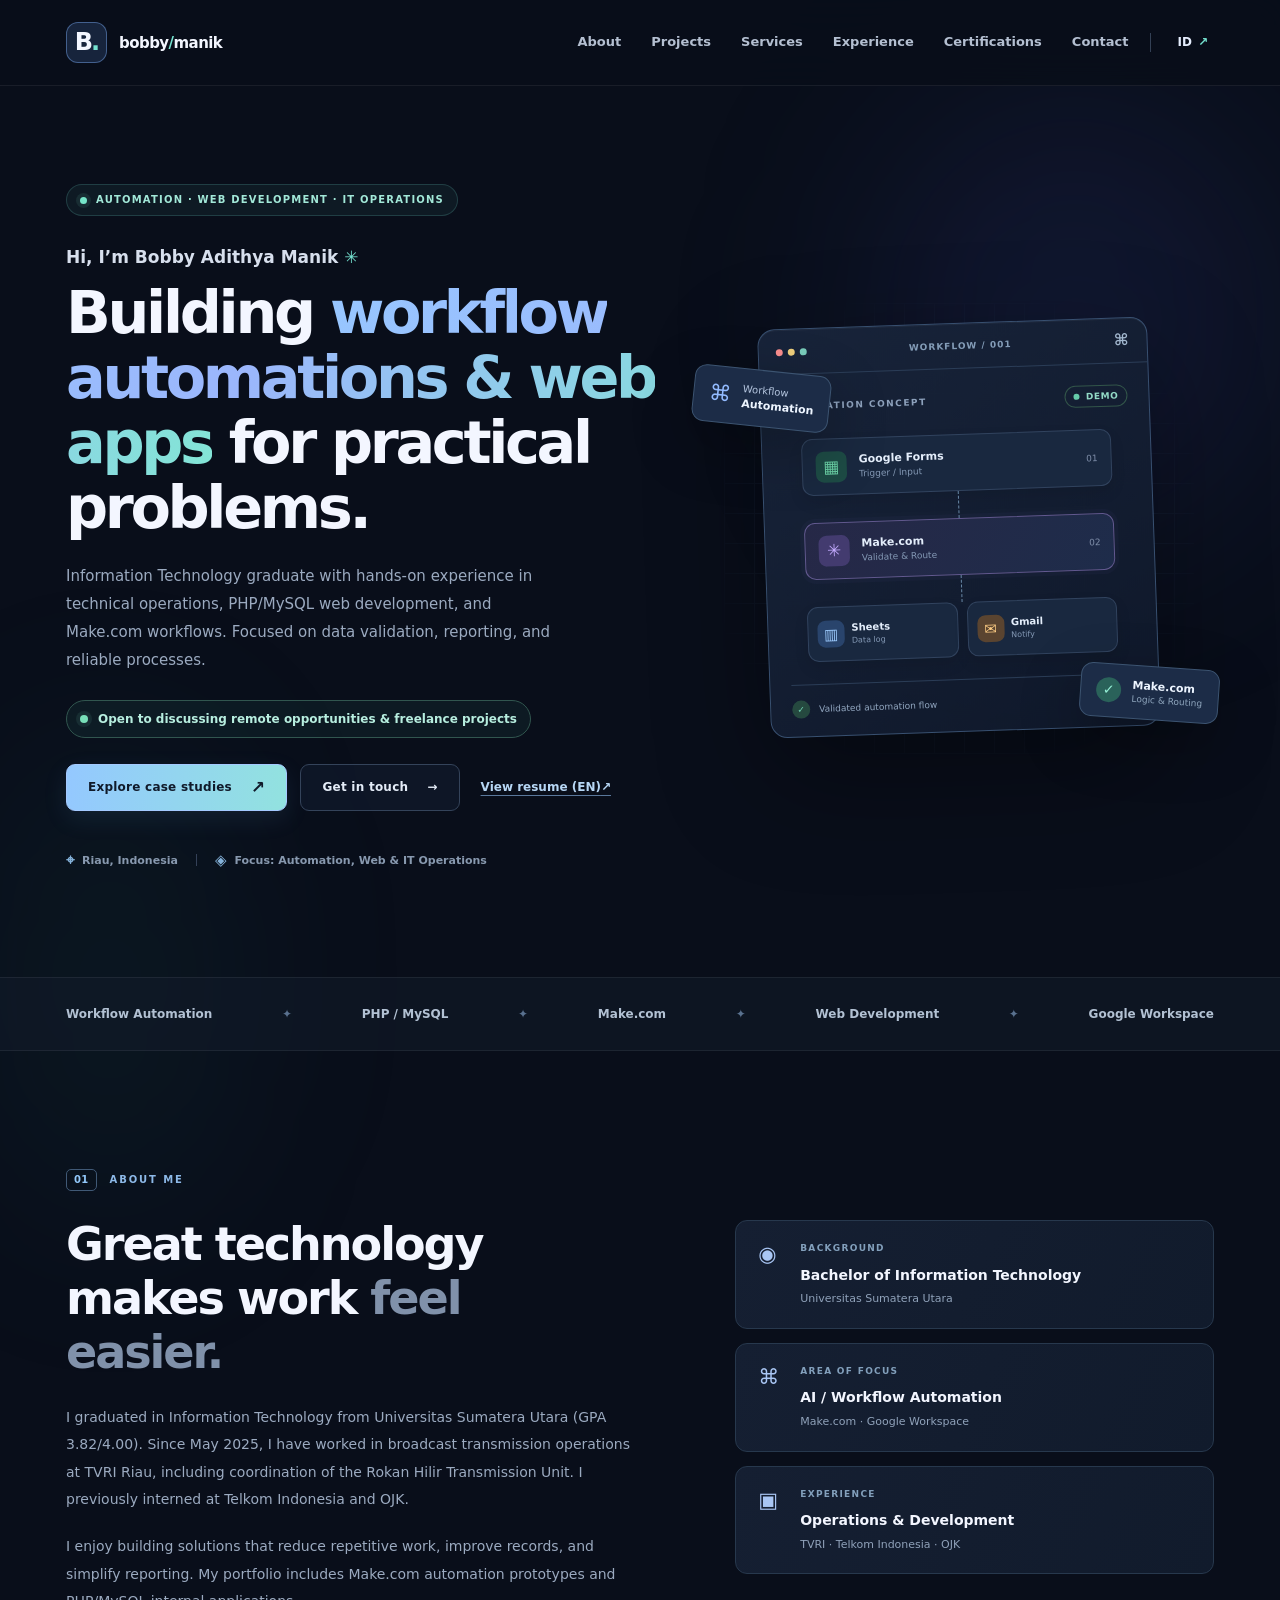
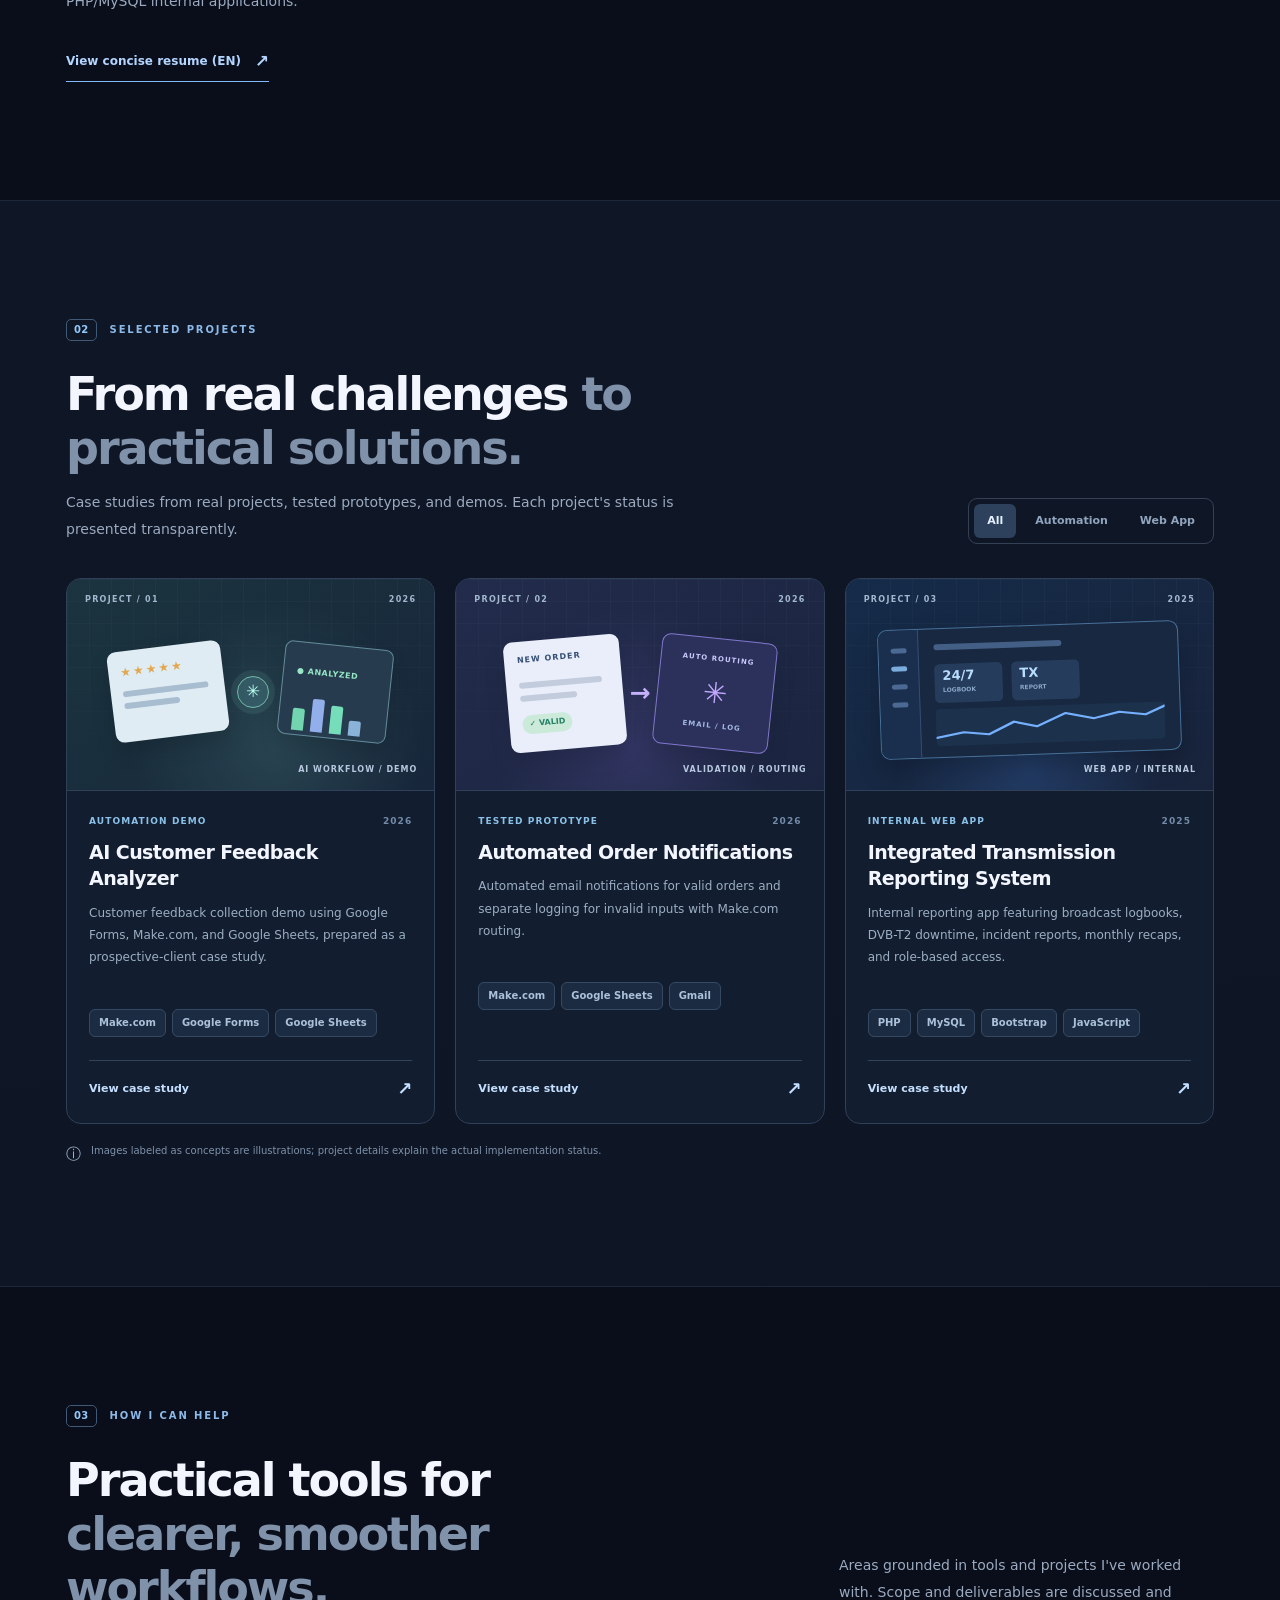
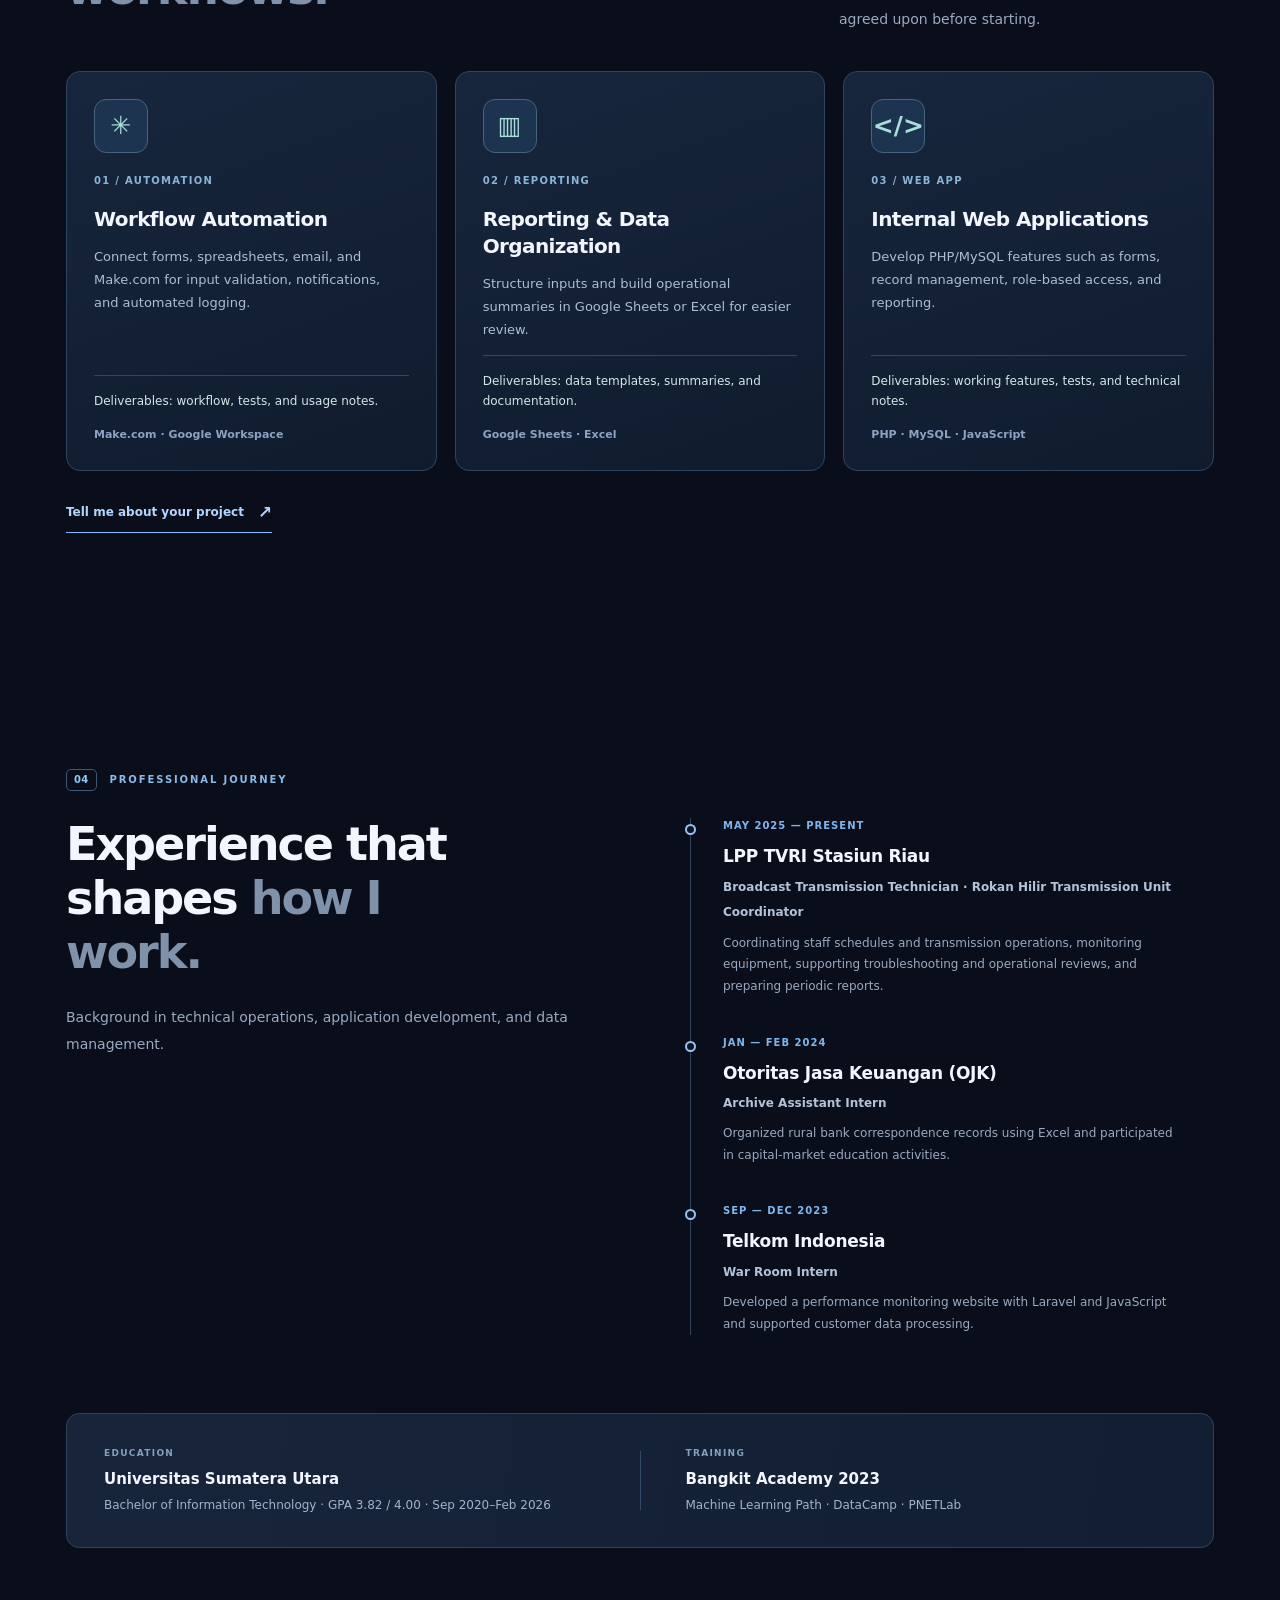
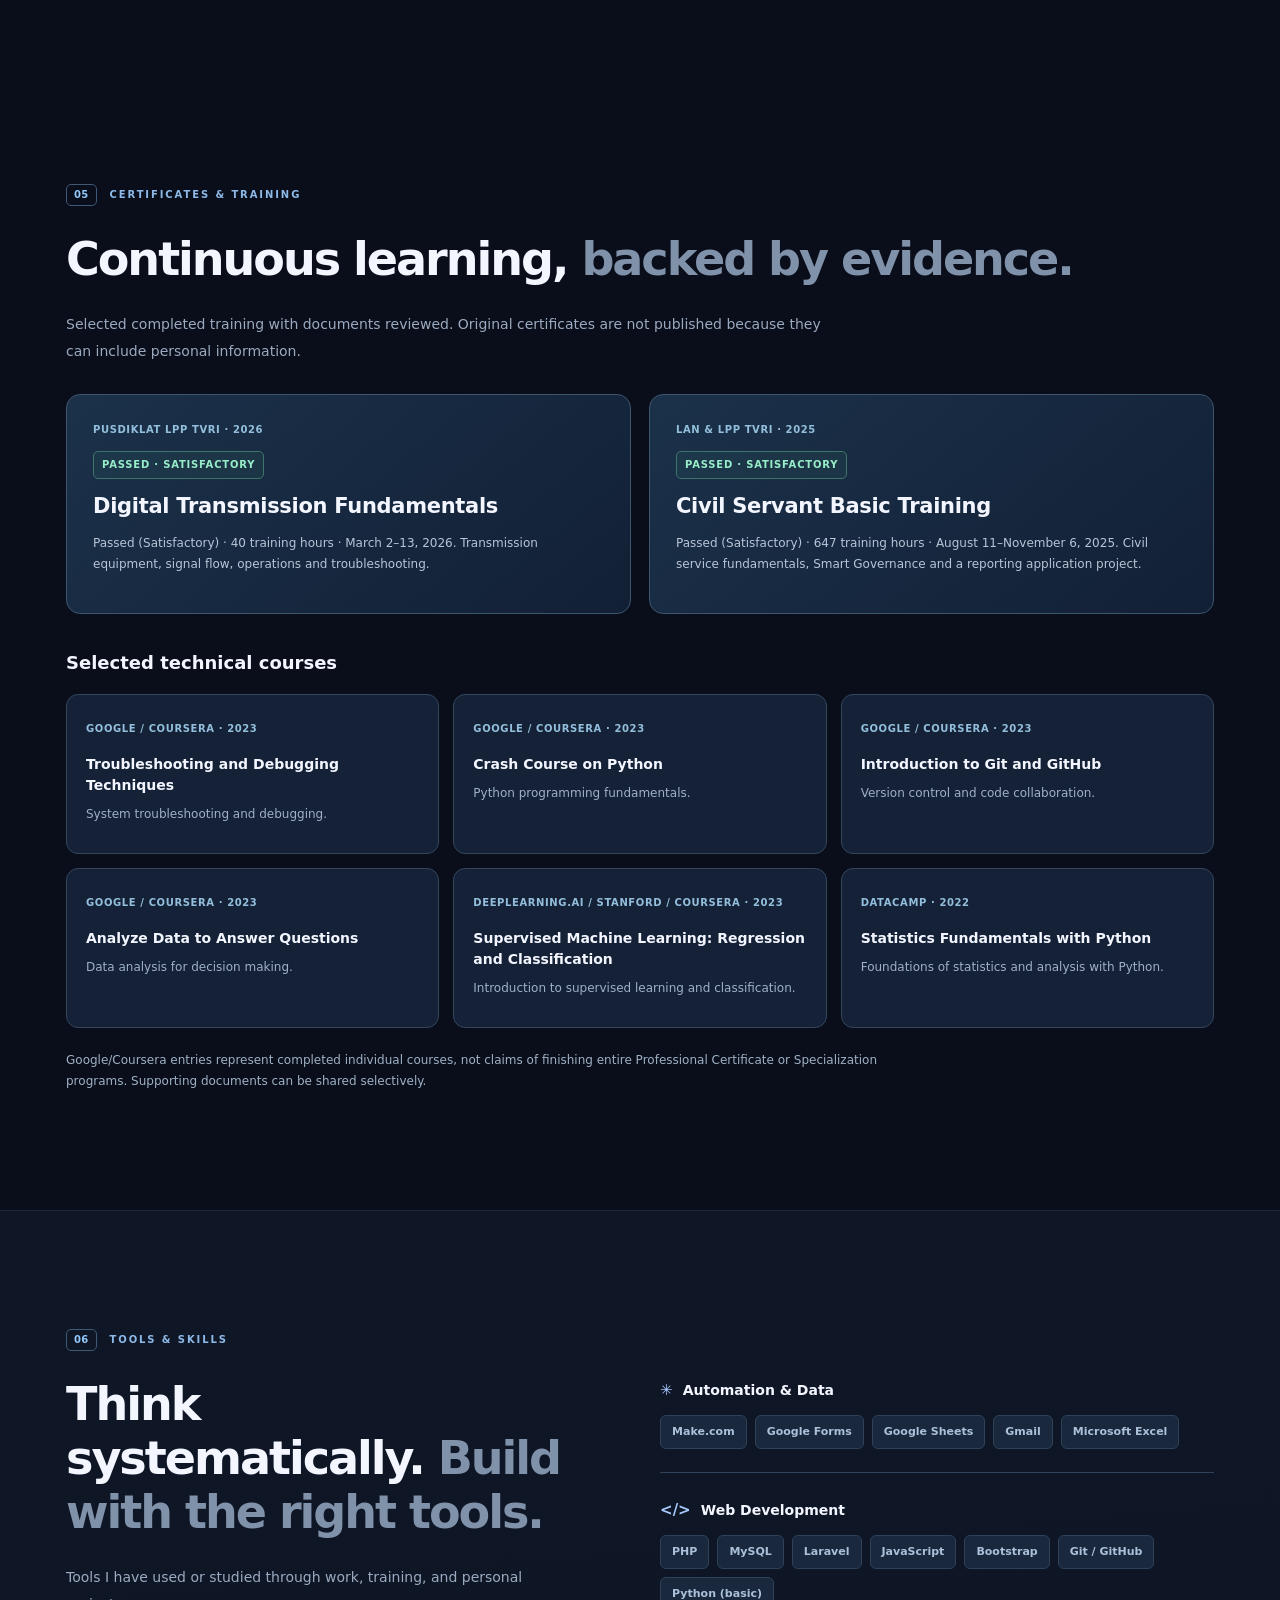
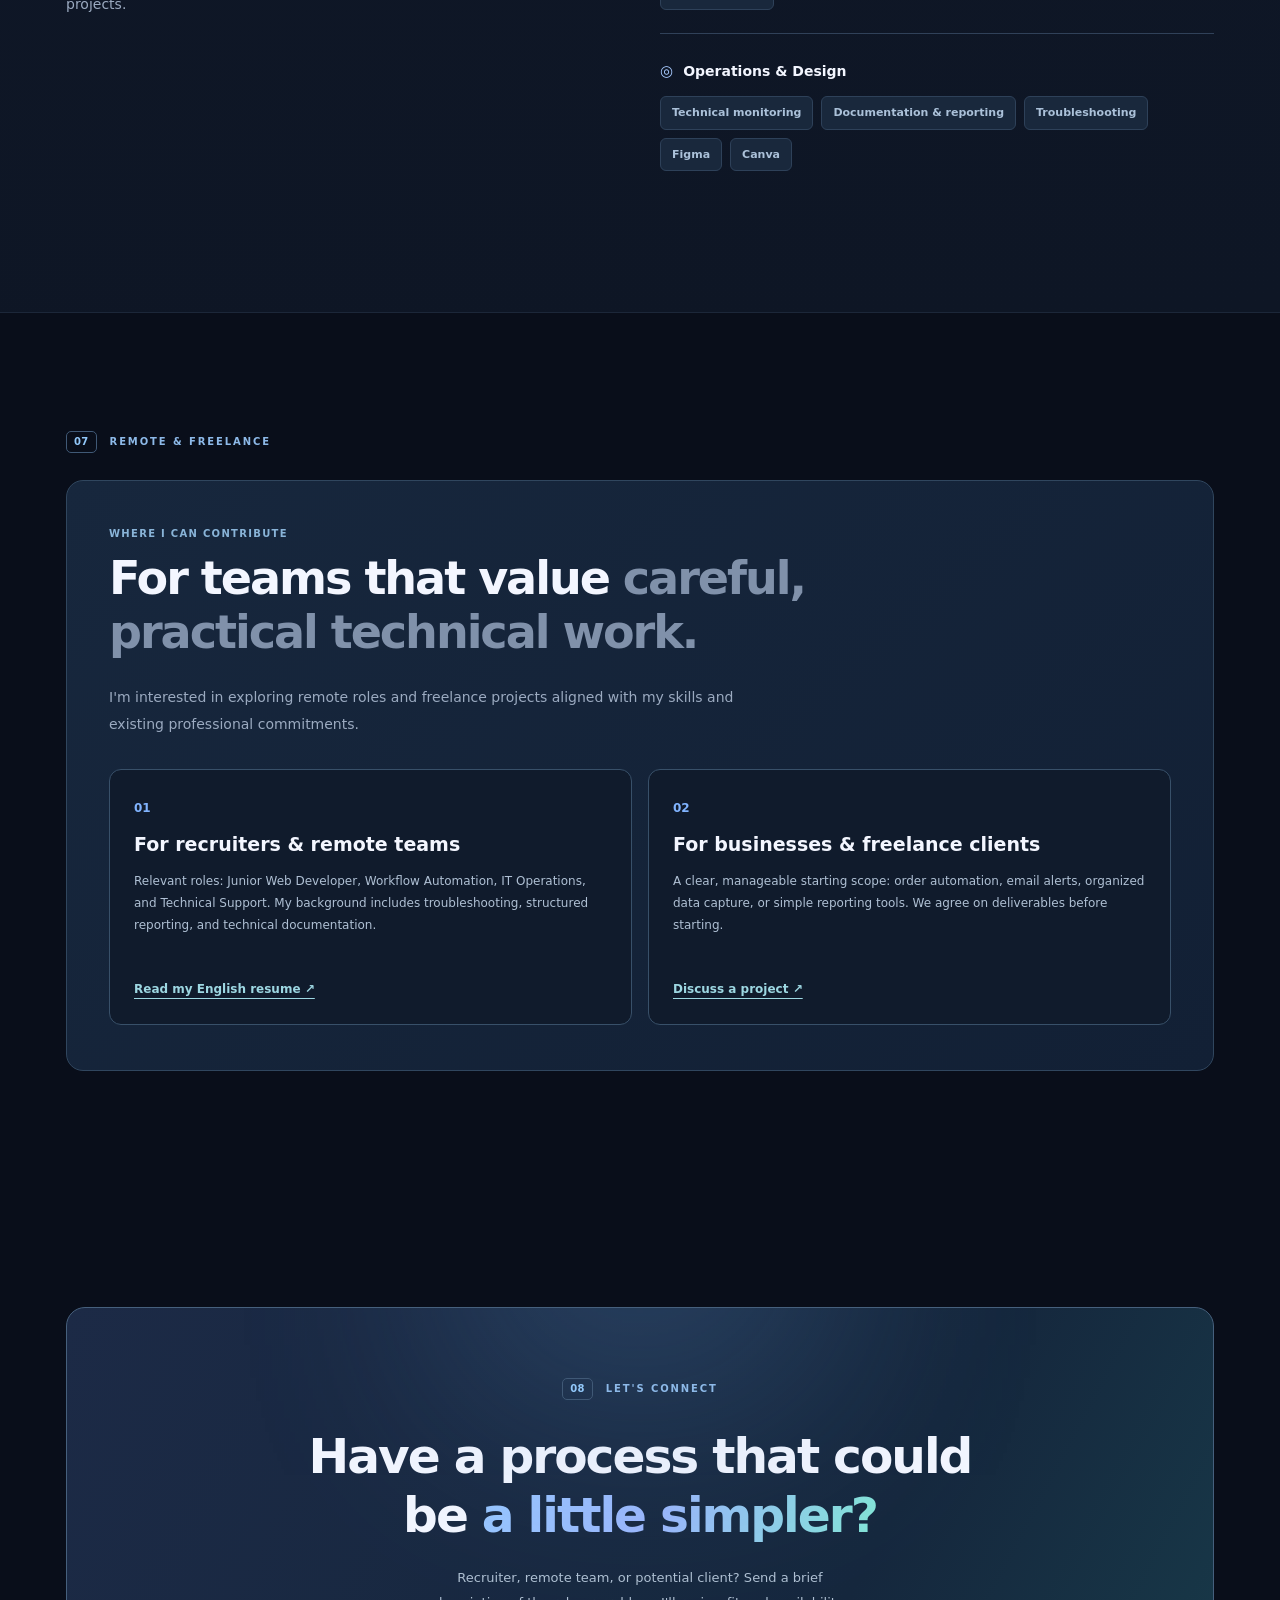
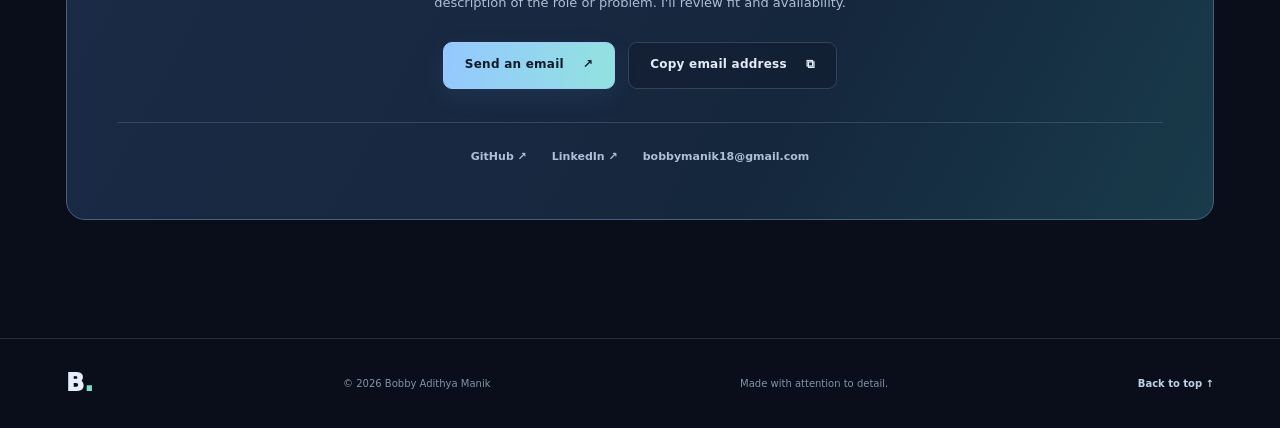
==== index.html @ 977897bc "Show selected verified training and certificates on portfolio" ====
<!DOCTYPE html>
<html lang="id">
<head>
  <meta charset="UTF-8" />
  <meta name="viewport" content="width=device-width, initial-scale=1" />
  <meta name="theme-color" content="#090e1a" />
  <meta name="robots" content="index,follow" />
  <meta property="og:locale" content="id_ID" />
  <meta name="description" content="Bobby Adithya Manik — Workflow Automation, Web Development, dan IT Operations. Studi kasus Make.com, PHP/MySQL, pengalaman TVRI Riau, Telkom dan OJK. Terbuka untuk diskusi remote dan freelance." />
  <link rel="canonical" href="https://bobbymanik.github.io/" />
  <meta name="twitter:card" content="summary" />
  <meta property="og:url" content="https://bobbymanik.github.io/" />
  <meta property="og:type" content="website" />
  <meta property="og:title" content="Bobby Adithya Manik | Automation & Web Portfolio" />
  <meta property="og:description" content="Workflow automation, web development, dan IT operations. Jelajahi studi kasus, keterampilan, dan pengalaman Bobby Adithya Manik." />
  <title>Bobby Adithya Manik — Automation & Web Portfolio</title>
  <link rel="icon" type="image/svg+xml" href="favicon.svg" />
  <link rel="stylesheet" href="styles.css" />
  <script src="data/projects.js" defer></script>
  <script src="script.js" defer></script>
  <script type="application/ld+json">
    {"@context":"https://schema.org","@type":"Person","name":"Bobby Adithya Manik","jobTitle":"Asisten Teknisi Siaran Pemula","email":"mailto:bobbymanik18@gmail.com","url":"https://bobbymanik.github.io/","sameAs":["https://github.com/bobbymanik","https://www.linkedin.com/in/bobbymanik/"],"alumniOf":{"@type":"CollegeOrUniversity","name":"Universitas Sumatera Utara"}}
  </script>
</head>
<body>
  <a class="skip-link" href="#main">Lewati ke konten</a>
  <div class="page-glow page-glow--a" aria-hidden="true"></div>
  <div class="page-glow page-glow--b" aria-hidden="true"></div>
  <header class="site-header" id="top">
    <nav class="nav container" aria-label="Navigasi utama">
      <a class="logo" href="#top" aria-label="Bobby Adithya Manik — beranda"><span class="logo-mark">B<span>.</span></span><span class="logo-name">bobby<span>/</span>manik</span></a>
      <button class="menu-toggle" type="button" aria-label="Buka navigasi" aria-expanded="false" aria-controls="nav-links"><span></span><span></span><span></span></button>
      <div class="nav-right" id="nav-links">
        <div class="nav-links">
          <a href="#about" data-i18n="navAbout">Tentang</a>
          <a href="#projects" data-i18n="navProjects">Proyek</a>
          <a href="#services" data-i18n="navServices">Layanan</a>
          <a href="#experience" data-i18n="navExperience">Pengalaman</a>
          <a href="#certifications" data-i18n="navCertifications">Sertifikasi</a>
          <a href="#contact" data-i18n="navContact">Kontak</a>
        </div>
        <span class="nav-divider" aria-hidden="true"></span>
        <button class="lang-switch" id="lang-switch" type="button" aria-label="Switch website language"><span id="language-label">EN</span><span class="lang-icon" aria-hidden="true">↗</span></button>
      </div>
    </nav>
  </header>

  <main id="main">
    <section class="hero container section-space" aria-labelledby="hero-heading">
      <div class="hero-copy">
        <div class="eyebrow"><span class="pulse-dot"></span><span data-i18n="heroEyebrow">AUTOMATION · WEB DEVELOPMENT · IT OPERATIONS</span></div>
        <p class="hero-intro" data-i18n="heroHello">Halo, saya Bobby Adithya Manik <span aria-hidden="true">✳</span></p>
        <h1 id="hero-heading" data-i18n="heroTitle">Saya membangun <span class="gradient-text">workflow automation & aplikasi web</span> yang praktis.</h1>
        <p class="hero-description" data-i18n="heroDescription">Lulusan Teknologi Informasi dengan pengalaman operasional teknis, pengembangan web, dan workflow Make.com. Fokus pada validasi data, pelaporan, dan proses kerja yang lebih tertata.</p>
        <div class="availability-note"><span class="availability-indicator" aria-hidden="true"></span><span data-i18n="availabilityText">Terbuka untuk diskusi peluang remote & proyek freelance</span></div>
        <div class="hero-actions">
          <a href="#projects" class="btn btn-primary"><span data-i18n="viewProjects">Jelajahi proyek</span><span class="btn-arrow" aria-hidden="true">↗</span></a>
          <a href="mailto:bobbymanik18@gmail.com?subject=Opportunity%20for%20Bobby%20Manik" class="btn btn-outline"><span data-i18n="talkProject">Hubungi saya</span><span aria-hidden="true">→</span></a>
          <a href="resume.html" class="resume-shortcut"><span data-i18n="viewResume">Lihat resume (EN)</span> ↗</a>
        </div>
        <div class="hero-meta"><span class="meta-item"><span class="meta-icon" aria-hidden="true">⌖</span> Riau, Indonesia</span><span class="meta-separator"></span><span class="meta-item"><span class="meta-icon" aria-hidden="true">◈</span><span data-i18n="heroFocus">Fokus: Workflow & Digitalisasi</span></span></div>
      </div>
      <div class="hero-visual" aria-label="Diagram konsep otomasi: input, validasi, proses, dan hasil">
        <div class="visual-grid" aria-hidden="true"></div>
        <div class="workbench">
          <div class="workbench-header"><div class="window-dots"><i></i><i></i><i></i></div><span>WORKFLOW / 001</span><span class="workbench-header-icon" aria-hidden="true">⌘</span></div>
          <div class="workbench-body">
            <div class="workbench-top"><span class="small-label" data-i18n="workflowLabel">AUTOMATION CONCEPT</span><span class="live-label"><span></span>DEMO</span></div>
            <div class="workflow-nodes" aria-hidden="true">
              <div class="workflow-node first"><span class="node-icon node-icon--green">▦</span><div><strong>Google Forms</strong><small>Trigger / Input</small></div><span class="node-index">01</span></div>
              <div class="workflow-connector"><span></span></div>
              <div class="workflow-node active"><span class="node-icon node-icon--violet">✳</span><div><strong>Make.com</strong><small>Validate & Route</small></div><span class="node-index">02</span></div>
              <div class="workflow-connector"><span></span></div>
              <div class="workflow-split"><div class="workflow-node mini"><span class="node-icon node-icon--blue">▥</span><div><strong>Sheets</strong><small>Data log</small></div></div><div class="workflow-node mini"><span class="node-icon node-icon--orange">✉</span><div><strong>Gmail</strong><small>Notify</small></div></div></div>
            </div>
            <div class="workbench-bottom"><span class="bottom-icon">✓</span><span data-i18n="workflowFoot">Alur otomatisasi tervalidasi</span><span class="bottom-dots">● ● ●</span></div>
          </div>
        </div>
        <div class="floating-note floating-note--one"><span class="floating-note-icon">⌘</span><span>Workflow<br/><strong>Automation</strong></span></div>
        <div class="floating-note floating-note--two"><span class="floating-note-tick">✓</span><span><strong>Make.com</strong><small>Logic & Routing</small></span></div>
      </div>
    </section>

    <section class="proof-strip" aria-label="Area keahlian">
      <div class="container proof-inner"><span data-i18n="proofA">Workflow Automation</span><i>✦</i><span>PHP / MySQL</span><i>✦</i><span>Make.com</span><i>✦</i><span data-i18n="proofD">Web Development</span><i>✦</i><span>Google Workspace</span></div>
    </section>

    <section class="section-space container" id="about" aria-labelledby="about-title">
      <div class="section-label"><span class="section-number">01</span><span data-i18n="aboutLabel">TENTANG SAYA</span></div>
      <div class="about-layout">
        <div><h2 class="section-title" id="about-title" data-i18n="aboutTitle">Teknologi yang baik membuat pekerjaan <span class="muted-heading">lebih mudah.</span></h2><p class="body-copy" data-i18n="aboutP1">Saya adalah lulusan Teknologi Informasi Universitas Sumatera Utara, dengan pengalaman di operasional transmisi siaran, pengembangan web, dan otomasi proses kerja.</p><p class="body-copy" data-i18n="aboutP2">Di pekerjaan teknis, saya belajar pentingnya data yang rapi dan proses yang andal. Di proyek digital, saya menerjemahkan kebutuhan tersebut menjadi solusi yang bisa digunakan—mulai dari pelaporan internal hingga notifikasi otomatis.</p><a class="inline-link" id="cv-link" href="resume.html"><span data-i18n="downloadCv">Lihat resume ringkas (EN)</span><span aria-hidden="true">↗</span></a></div>
        <div class="about-facts"><div class="fact-card"><span class="fact-icon">◉</span><div><span class="fact-heading" data-i18n="fact1Label">LATAR BELAKANG</span><strong data-i18n="fact1Value">Sarjana Teknologi Informasi</strong><p>Universitas Sumatera Utara</p></div></div><div class="fact-card"><span class="fact-icon">⌘</span><div><span class="fact-heading" data-i18n="fact2Label">AREA FOKUS</span><strong>AI / Workflow Automation</strong><p>Make.com · Google Workspace</p></div></div><div class="fact-card"><span class="fact-icon">▣</span><div><span class="fact-heading" data-i18n="fact3Label">PENGALAMAN</span><strong data-i18n="fact3Value">Operasional & Pengembangan</strong><p>TVRI · Telkom Indonesia · OJK</p></div></div></div>
      </div>
    </section>

    <section class="section-space section-alt" id="projects" aria-labelledby="projects-title">
      <div class="container"><div class="section-label"><span class="section-number">02</span><span data-i18n="projectsLabel">PROYEK TERPILIH</span></div><div class="section-heading-row"><div><h2 class="section-title" id="projects-title" data-i18n="projectsTitle">Dari masalah nyata <span class="muted-heading">ke solusi yang bisa dicoba.</span></h2><p class="section-description" data-i18n="projectsSubtitle">Pilihan proyek teknis dan prototipe otomasi yang saya kembangkan.</p></div><div class="filter-bar" role="group" aria-label="Filter proyek"><button class="filter-btn is-active" type="button" data-filter="all" data-i18n="filterAll">Semua</button><button class="filter-btn" type="button" data-filter="automation">Automation</button><button class="filter-btn" type="button" data-filter="web">Web App</button></div></div>
        <div class="projects-grid" id="projects-grid" aria-live="polite">
          <article class="project-card" data-category="automation"><div class="project-art art-feedback"><div class="art-topline"><span>PROJECT / 01</span><span>2026</span></div><div class="feedback-demo"><div class="feedback-bubble"><span class="star-row">★★★★★</span><span class="feedback-line wide"></span><span class="feedback-line"></span></div><span class="art-processing">✳</span><div class="feedback-result"><span class="sentiment-pill">● ANALYZED</span><div class="result-bars"><i></i><i></i><i></i><i></i></div></div></div><span class="art-corner-tag">AI WORKFLOW / DEMO</span></div><div class="project-content"><div class="project-topline"><span class="project-type" data-i18n="project1Type">DEMO OTOMASI</span><span class="project-year">2026</span></div><h3>AI Customer Feedback Analyzer</h3><p data-i18n="project1Desc">Demo alur pengumpulan umpan balik pelanggan dan pengelolaan hasil analisis menggunakan Make.com dan Google Workspace.</p><div class="tag-row"><span>Make.com</span><span>Google Forms</span><span>Google Sheets</span></div><button class="project-more" data-project="feedback" type="button"><span data-i18n="viewCase">Lihat studi kasus</span><span aria-hidden="true">↗</span></button></div></article>
          <article class="project-card" data-category="automation"><div class="project-art art-orders"><div class="art-topline"><span>PROJECT / 02</span><span>2026</span></div><div class="orders-demo"><div class="order-mini-card"><span class="mini-title">NEW ORDER</span><span class="mini-row"></span><span class="mini-row short"></span><span class="order-mini-badge">✓ VALID</span></div><div class="order-arrow">→</div><div class="order-mini-card order-mini-card--dark"><span class="mini-title">AUTO ROUTING</span><span class="router-icon">✳</span><span class="router-label">EMAIL / LOG</span></div></div><span class="art-corner-tag">VALIDATION / ROUTING</span></div><div class="project-content"><div class="project-topline"><span class="project-type" data-i18n="project2Type">OTOMASI TERUJI</span><span class="project-year">2026</span></div><h3 data-i18n="project2Title">Otomasi Notifikasi Pesanan</h3><p data-i18n="project2Desc">Workflow notifikasi email dengan validasi input, percabangan kondisi, dan pencatatan khusus untuk pesanan yang tidak valid.</p><div class="tag-row"><span>Make.com</span><span>Gmail</span><span>Google Sheets</span></div><button class="project-more" data-project="orders" type="button"><span data-i18n="viewCase">Lihat studi kasus</span><span aria-hidden="true">↗</span></button></div></article>
          <article class="project-card" data-category="web"><div class="project-art art-transmission"><div class="art-topline"><span>PROJECT / 03</span><span>2025</span></div><div class="dashboard-demo"><div class="dashboard-side"><i></i><i></i><i></i><i></i></div><div class="dashboard-main"><div class="dashboard-bar"></div><div class="dashboard-metrics"><span><b>24/7</b><small>LOGBOOK</small></span><span><b>TX</b><small>REPORT</small></span></div><div class="dashboard-chart"><svg viewBox="0 0 200 54" preserveAspectRatio="none" aria-hidden="true"><path d="M0,42 L24,35 L46,39 L68,22 L88,30 L113,12 L138,21 L160,13 L183,18 L200,6" fill="none" stroke="#75b0ff" stroke-width="3" stroke-linecap="round" stroke-linejoin="round" /></svg></div></div></div><span class="art-corner-tag">WEB APP / INTERNAL</span></div><div class="project-content"><div class="project-topline"><span class="project-type" data-i18n="project3Type">APLIKASI WEB INTERNAL</span><span class="project-year">2025</span></div><h3 data-i18n="project3Title">Sistem Pelaporan Transmisi</h3><p data-i18n="project3Desc">Sistem pelaporan berbasis peran untuk logbook, downtime DVB-T2, laporan gangguan, rekap bulanan, dan audit trail.</p><div class="tag-row"><span>PHP</span><span>MySQL</span><span>Bootstrap</span><span>JavaScript</span></div><button class="project-more" data-project="transmission" type="button"><span data-i18n="viewCase">Lihat studi kasus</span><span aria-hidden="true">↗</span></button></div></article>
        </div>
        <div class="project-note"><span aria-hidden="true">ⓘ</span><span data-i18n="projectsNote">Gambar yang diberi label konsep adalah ilustrasi; detail proyek menjelaskan status implementasi sebenarnya.</span></div>
      </div>
    </section>

    <section class="section-space container" id="services" aria-labelledby="services-title">
      <div class="section-label"><span class="section-number">03</span><span data-i18n="servicesLabel">LAYANAN YANG BISA SAYA BANTU</span></div>
      <div class="service-heading">
        <h2 class="section-title" id="services-title" data-i18n="servicesTitle">Solusi kecil yang <span class="muted-heading">membuat pekerjaan lebih rapi.</span></h2>
        <p class="section-description" data-i18n="servicesSubtitle">Ruang lingkup yang relevan dengan proyek dan tools yang sudah saya gunakan. Setiap kebutuhan akan dibahas dan disesuaikan sebelum pengerjaan.</p>
      </div>
      <div class="services-grid">
        <article class="service-card"><div class="service-icon">✳</div><p class="service-category">01 / AUTOMATION</p><h3 data-i18n="service1Title">Otomasi Alur Kerja</h3><p data-i18n="service1Desc">Menghubungkan form, spreadsheet, email, dan Make.com untuk validasi data, notifikasi, serta pencatatan otomatis.</p><div class="service-deliverable" data-i18n="service1Output">Output: workflow, pengujian, dan panduan penggunaan.</div><span class="service-tech">Make.com · Google Workspace</span></article>
        <article class="service-card"><div class="service-icon">▥</div><p class="service-category">02 / REPORTING</p><h3 data-i18n="service2Title">Pelaporan & Pengolahan Data</h3><p data-i18n="service2Desc">Merapikan struktur input dan menyusun rekap operasional di Google Sheets atau Excel agar mudah ditinjau.</p><div class="service-deliverable" data-i18n="service2Output">Output: format data, rekap, dan dokumentasi.</div><span class="service-tech">Google Sheets · Excel</span></article>
        <article class="service-card"><div class="service-icon">&lt;/&gt;</div><p class="service-category">03 / WEB APP</p><h3 data-i18n="service3Title">Website & Aplikasi Internal</h3><p data-i18n="service3Desc">Mengembangkan fitur berbasis PHP/MySQL seperti formulir, pencatatan, kontrol akses pengguna, dan laporan.</p><div class="service-deliverable" data-i18n="service3Output">Output: aplikasi, pengujian fitur, dan catatan teknis.</div><span class="service-tech">PHP · MySQL · JavaScript</span></article>
      </div>
      <a class="inline-link services-cta" href="mailto:bobbymanik18@gmail.com?subject=Project%20Inquiry%20-%20Portfolio"><span data-i18n="servicesCTA">Ceritakan kebutuhan proyek Anda</span> <span aria-hidden="true">↗</span></a>
    </section>

    <section class="section-space container" id="experience" aria-labelledby="experience-title"><div class="section-label"><span class="section-number">04</span><span data-i18n="experienceLabel">PERJALANAN PROFESIONAL</span></div><div class="experience-layout"><div class="experience-heading"><h2 class="section-title" id="experience-title" data-i18n="experienceTitle">Pengalaman yang membentuk <span class="muted-heading">cara saya bekerja.</span></h2><p class="section-description" data-i18n="experienceSubtitle">Pengalaman di bidang operasional teknis, pengembangan aplikasi, dan pengelolaan data.</p></div><div class="timeline"><div class="timeline-item"><span class="timeline-dot"></span><div class="timeline-date" data-i18n="expDate1">Mei 2025 — Sekarang</div><h3>LPP TVRI Stasiun Riau</h3><span class="timeline-role" data-i18n="expRole1">Asisten Teknisi Siaran Pemula · Koordinator Satuan Transmisi Rokan Hilir</span><p data-i18n="expDesc1">Koordinasi operasional dan jadwal petugas, monitoring perangkat transmisi, penanganan gangguan, evaluasi operasional, dan penyusunan laporan berkala.</p></div><div class="timeline-item"><span class="timeline-dot"></span><div class="timeline-date" data-i18n="expDate2">Jan — Feb 2024</div><h3>Otoritas Jasa Keuangan (OJK)</h3><span class="timeline-role" data-i18n="expRole2">Magang · Asisten Pengarsipan</span><p data-i18n="expDesc2">Pengarsipan dokumen BPR menggunakan Excel serta mengikuti kegiatan edukasi pasar modal.</p></div><div class="timeline-item"><span class="timeline-dot"></span><div class="timeline-date" data-i18n="expDate3">Sep — Des 2023</div><h3>Telkom Indonesia</h3><span class="timeline-role" data-i18n="expRole3">Magang · War Room</span><p data-i18n="expDesc3">Mengembangkan website pemantauan kinerja dengan Laravel dan JavaScript serta membantu pengolahan data pelanggan.</p></div></div></div>
      <div class="education-card"><div><div class="edu-eyebrow" data-i18n="educationEyebrow">PENDIDIKAN</div><h3>Universitas Sumatera Utara</h3><p data-i18n="educationText">Sarjana Teknologi Informasi · IPK 3,82 / 4,00 · 2020–2026</p></div><div class="edu-divider"></div><div><div class="edu-eyebrow" data-i18n="trainingEyebrow">PELATIHAN</div><h3>Bangkit Academy 2023</h3><p>Machine Learning Path · DataCamp · PNETLab</p></div></div>
    </section>

    <section class="section-space container" id="certifications" aria-labelledby="certifications-title">
<div class="section-label"><span class="section-number">05</span><span data-i18n="certLabel">SERTIFIKASI & PELATIHAN</span></div>
<h2 class="section-title" id="certifications-title" data-i18n="certTitle">Pembelajaran berkelanjutan, <span class="muted-heading">didukung bukti.</span></h2>
<p class="section-description credential-intro" data-i18n="certIntro">Pelatihan terpilih dengan dokumen yang sudah ditinjau. Dokumen sertifikat asli tidak dipublikasikan karena dapat memuat informasi pribadi.</p>
<div class="credential-featured"><article class="credential-feature"><span class="credential-issuer">Pusdiklat LPP TVRI · 2026</span><strong class="credential-status" data-i18n="certStatus0">LULUS · MEMUASKAN</strong><h3 data-i18n="certName0">Diklat Dasar Transmisi Digital</h3><p data-i18n="certDescription0">Lulus dengan predikat Memuaskan · 40 JP · 2–13 Maret 2026. Peralatan transmisi, aliran sinyal, operasional dan troubleshooting.</p></article>
<article class="credential-feature"><span class="credential-issuer">LAN &amp; LPP TVRI · 2025</span><strong class="credential-status" data-i18n="certStatus1">LULUS · MEMUASKAN</strong><h3 data-i18n="certName1">Pelatihan Dasar CPNS</h3><p data-i18n="certDescription1">Lulus dengan predikat Memuaskan · 647 JP · 11 Agustus–6 November 2025. Dasar ASN, Smart Governance dan aktualisasi sistem pelaporan.</p></article></div>
<h3 class="credentials-subhead" data-i18n="certCourses">Pelatihan teknis pilihan</h3>
<div class="credential-courses"><article class="credential-course"><span class="credential-issuer">Google / Coursera · 2023</span><h4>Troubleshooting and Debugging Techniques</h4><p data-i18n="certDescription2">Investigasi masalah dan debugging sistem.</p></article>
<article class="credential-course"><span class="credential-issuer">Google / Coursera · 2023</span><h4>Crash Course on Python</h4><p data-i18n="certDescription3">Fondasi pemrograman Python.</p></article>
<article class="credential-course"><span class="credential-issuer">Google / Coursera · 2023</span><h4>Introduction to Git and GitHub</h4><p data-i18n="certDescription4">Kontrol versi dan kolaborasi kode.</p></article>
<article class="credential-course"><span class="credential-issuer">Google / Coursera · 2023</span><h4>Analyze Data to Answer Questions</h4><p data-i18n="certDescription5">Analisis data untuk pengambilan keputusan.</p></article>
<article class="credential-course"><span class="credential-issuer">DeepLearning.AI / Stanford / Coursera · 2023</span><h4>Supervised Machine Learning: Regression and Classification</h4><p data-i18n="certDescription6">Pengantar supervised learning dan klasifikasi.</p></article>
<article class="credential-course"><span class="credential-issuer">DataCamp · 2022</span><h4>Statistics Fundamentals with Python</h4><p data-i18n="certDescription7">Dasar statistik dan analisis dengan Python.</p></article></div>
<p class="credential-footnote" data-i18n="certFootnote">Entri Google/Coursera merupakan sertifikat penyelesaian kursus individual, bukan klaim bahwa seluruh Professional Certificate atau Specialization telah selesai. Dokumen pendukung dapat ditunjukkan saat diperlukan.</p>
</section>

    <section class="section-space section-alt skills-section" id="skills" aria-labelledby="skills-title"><div class="container"><div class="section-label"><span class="section-number">06</span><span data-i18n="skillsLabel">TOOLS & SKILLS</span></div><div class="skills-layout"><div><h2 class="section-title" id="skills-title" data-i18n="skillsTitle">Berpikir sistematis. <span class="muted-heading">Membangun dengan alat yang tepat.</span></h2><p class="section-description" data-i18n="skillsSubtitle">Teknologi yang saya gunakan dan pelajari melalui pengalaman kerja, pelatihan, serta proyek pribadi.</p></div><div class="skill-groups"><div class="skill-group"><div class="skill-name"><span class="skill-symbol">✳</span><h3 data-i18n="skillGroup1">Automation & Data</h3></div><div class="skill-pills"><span>Make.com</span><span>Google Forms</span><span>Google Sheets</span><span>Gmail</span><span>Microsoft Excel</span></div></div><div class="skill-group"><div class="skill-name"><span class="skill-symbol">&lt;/&gt;</span><h3 data-i18n="skillGroup2">Web Development</h3></div><div class="skill-pills"><span>PHP</span><span>MySQL</span><span>Laravel</span><span>JavaScript</span><span>Bootstrap</span><span>Git / GitHub</span><span data-i18n="basicPython">Python (dasar)</span></div></div><div class="skill-group"><div class="skill-name"><span class="skill-symbol">◎</span><h3 data-i18n="skillGroup3">Operations & Design</h3></div><div class="skill-pills"><span data-i18n="skillOperational">Monitoring teknis</span><span data-i18n="skillReporting">Dokumentasi & pelaporan</span><span>Troubleshooting</span><span>Figma</span><span>Canva</span></div></div></div></div></div></section>

    <section class="section-space container" id="opportunities" aria-labelledby="opportunities-title">
      <div class="section-label"><span class="section-number">07</span><span data-i18n="opportunitiesLabel">REMOTE & FREELANCE</span></div>
      <div class="opportunities-panel">
        <div class="opportunities-intro"><p class="opportunities-kicker" data-i18n="opportunitiesKicker">CARA SAYA BISA BERKONTRIBUSI</p><h2 class="section-title" id="opportunities-title" data-i18n="opportunitiesTitle">Untuk tim yang mencari <span class="muted-heading">orang yang teliti dan teknis.</span></h2><p class="section-description" data-i18n="opportunitiesIntro">Saya tertarik mengeksplorasi kesempatan remote maupun proyek freelance yang sesuai dengan keterampilan dan komitmen pekerjaan saya saat ini.</p></div>
        <div class="opportunities-cards">
          <article><span class="opportunity-mark">01</span><h3 data-i18n="opportunity1Title">Untuk rekruter & tim remote</h3><p data-i18n="opportunity1Copy">Bidang relevan: Junior Web Developer, Workflow Automation, IT Operations dan Technical Support. Saya terbiasa dengan troubleshooting, laporan, dan dokumentasi teknis.</p><a href="resume.html" data-i18n="opportunity1Action">Baca resume (English) ↗</a></article>
          <article><span class="opportunity-mark">02</span><h3 data-i18n="opportunity2Title">Untuk bisnis & klien freelance</h3><p data-i18n="opportunity2Copy">Mulai dari kebutuhan kecil yang jelas: otomasi pesanan, notifikasi email, pencatatan data, atau alat pelaporan sederhana. Kita sepakati lingkup dan hasil kerja sebelum mulai.</p><a href="mailto:bobbymanik18@gmail.com?subject=Freelance%20Project%20Inquiry" data-i18n="opportunity2Action">Diskusikan kebutuhan ↗</a></article>
        </div>
      </div>
    </section>

    <section class="section-space container" id="contact" aria-labelledby="contact-title"><div class="contact-card"><div class="contact-glow" aria-hidden="true"></div><div class="section-label contact-label"><span class="section-number">08</span><span data-i18n="contactLabel">MARI TERHUBUNG</span></div><h2 id="contact-title" data-i18n="contactTitle">Punya proses yang ingin dibuat <span class="gradient-text">lebih sederhana?</span></h2><p data-i18n="contactSubtitle">Untuk HR, tim remote, atau calon klien: kirim gambaran peran atau tantangan yang ingin diselesaikan melalui email. Saya akan meninjau kecocokan dan ketersediaan.</p><div class="contact-actions"><a class="btn btn-primary" href="mailto:bobbymanik18@gmail.com?subject=Diskusi%20Proyek"><span data-i18n="sendEmail">Kirim email</span><span aria-hidden="true">↗</span></a><button class="btn btn-outline" type="button" id="copy-email"><span data-i18n="copyEmail">Salin alamat email</span><span aria-hidden="true">⧉</span></button></div><div class="contact-socials"><a href="https://github.com/bobbymanik" target="_blank" rel="noopener noreferrer">GitHub ↗</a><a href="https://www.linkedin.com/in/bobbymanik/" target="_blank" rel="noopener noreferrer">LinkedIn ↗</a><a href="mailto:bobbymanik18@gmail.com">bobbymanik18@gmail.com</a></div></div></section>
  </main>
  <footer class="footer"><div class="container footer-inner"><a href="#top" class="footer-brand">B<span>.</span></a><span>© <span id="current-year">2026</span> Bobby Adithya Manik</span><span data-i18n="footerText">Dibuat dengan perhatian pada detail.</span><a href="#top" class="back-top" data-i18n="backToTop">Kembali ke atas ↑</a></div></footer>

  <dialog class="case-dialog" id="case-dialog" aria-labelledby="case-title"><div class="dialog-content"><div class="dialog-head"><span class="section-number" data-i18n="caseHeading">STUDI KASUS</span><button class="dialog-close" type="button" aria-label="Tutup detail proyek" id="dialog-close">✕</button></div><span class="dialog-kicker" id="case-kicker"></span><h2 id="case-title"></h2><p id="case-summary"></p><div class="case-detail-grid"><div><h3 data-i18n="caseChallenge">Tantangan</h3><p id="case-challenge"></p></div><div><h3 data-i18n="caseSolution">Solusi</h3><p id="case-solution"></p></div></div><div class="case-proof"><div><strong data-i18n="caseRoleLabel">Kontribusi saya</strong><p id="case-role"></p></div><div><strong data-i18n="caseEvidenceLabel">Bukti yang tersedia</strong><p id="case-evidence"></p></div></div><div class="case-outcome"><strong data-i18n="caseStatus">Status proyek</strong><p id="case-outcome"></p></div><div id="case-links" class="case-links"></div><div class="dialog-bottom"><span id="dialog-notice" data-i18n="dialogNotice">Detail proyek disajikan tanpa data internal atau rahasia.</span><button class="dialog-action" type="button" id="dialog-done" data-i18n="close">Tutup ↗</button></div></div></dialog>
</body>
</html>
---- styles.css ----
:root{color-scheme:dark;--bg:#090e1a;--panel:#111a2c;--panel-2:#111827;--border:#273247;--text:#f3f6ff;--muted:#9baac0;--subtle:#7889a2;--blue:#81b4ff;--cyan:#75e2d0;--violet:#a99bff;--font:Inter,ui-sans-serif,system-ui,-apple-system,BlinkMacSystemFont,"Segoe UI",sans-serif;--max:1148px}
*{box-sizing:border-box}html{scroll-behavior:smooth;overflow-x:clip}body{margin:0;min-width:320px;background:var(--bg);color:var(--text);font-family:var(--font);-webkit-font-smoothing:antialiased;overflow-x:hidden;line-height:1.6}::selection{background:rgba(117,226,208,.35)}a{color:inherit;text-decoration:none}button{font:inherit}button,a{-webkit-tap-highlight-color:transparent}button:focus-visible,a:focus-visible{outline:2px solid var(--cyan);outline-offset:5px}button{cursor:pointer}h1,h2,h3,p{margin-top:0}.container{width:min(var(--max),calc(100% - 64px));margin:0 auto}.section-space{padding-top:118px;padding-bottom:118px}.page-glow{position:absolute;z-index:-1;pointer-events:none;border-radius:100%;filter:blur(100px)}.page-glow--a{width:410px;height:450px;top:95px;right:0;background:rgba(64,77,174,.15)}.page-glow--b{width:220px;height:500px;top:730px;left:0;background:rgba(44,157,150,.075)}.skip-link{position:absolute;z-index:20;top:-60px;left:14px;padding:12px 18px;background:var(--cyan);color:var(--bg);border-radius:8px}.skip-link:focus{top:16px}.site-header{height:86px;border-bottom:1px solid rgba(255,255,255,.065);position:relative;z-index:15;background:rgba(9,14,26,.88);backdrop-filter:blur(20px)}.nav{height:100%;display:flex;justify-content:space-between;align-items:center}.logo{display:inline-flex;align-items:center;gap:12px}.logo-mark{display:inline-flex;width:41px;height:41px;align-items:center;justify-content:center;border:1px solid rgba(129,180,255,.42);background:#17243c;border-radius:12px;font-weight:900;font-size:24px;letter-spacing:-2px}.logo-mark span,.logo-name span,.footer-brand span{color:var(--cyan)}.logo-name{font-weight:740;letter-spacing:-.55px;font-size:15px}.nav-right,.nav-links{display:flex;align-items:center}.nav-right{gap:21px}.nav-links{gap:30px}.nav-links a{font-size:13px;font-weight:590;color:#b4bfd1;transition:color .2s}.nav-links a:hover{color:#fff}.nav-divider{height:19px;width:1px;background:#334055}.lang-switch{background:transparent;color:#e6eefe;border:0;font-weight:770;font-size:12px;display:flex;align-items:center;gap:6px}.lang-icon{color:var(--cyan)}.menu-toggle{display:none}
.hero{min-height:640px;display:grid;grid-template-columns:1.08fr .92fr;gap:38px;align-items:center;padding-top:98px;padding-bottom:105px}.hero-copy{position:relative;z-index:1}.eyebrow{display:inline-flex;align-items:center;gap:9px;padding:7px 13px;border:1px solid rgba(117,226,208,.18);background:rgba(117,226,208,.055);color:#a2e8d8;border-radius:50px;font-size:10px;letter-spacing:1.2px;font-weight:760}.pulse-dot{width:7px;height:7px;background:#76e5c9;border-radius:50%;box-shadow:0 0 0 4px rgba(118,229,201,.09)}.hero-intro{margin:28px 0 9px;font-size:17px;font-weight:680;color:#d7dfed}.hero-intro span{color:var(--cyan)}h1{font-size:clamp(39px,4.6vw,65px);line-height:1.105;letter-spacing:-3.35px;font-weight:820;max-width:680px;margin-bottom:23px}.gradient-text{background:linear-gradient(105deg,#97c6ff 0%,#9bb6fc 45%,#83e5d6 100%);-webkit-background-clip:text;background-clip:text;color:transparent}.hero-description{max-width:500px;font-size:15px;line-height:1.85;color:var(--muted);margin-bottom:31px}.hero-actions,.contact-actions{display:flex;gap:13px;flex-wrap:wrap}.btn{height:47px;display:inline-flex;justify-content:center;align-items:center;gap:19px;padding:0 21px;font-size:12px;font-weight:790;letter-spacing:.02em;border-radius:9px;transition:transform .18s,border-color .18s,background .18s}.btn:hover{transform:translateY(-2px)}.btn-primary{border:1px solid #a4c9ff;background:linear-gradient(95deg,#94c8ff,#92e2df);color:#101a2a;box-shadow:0 8px 25px rgba(96,153,217,.11)}.btn-outline{border:1px solid #34435a;background:rgba(18,28,47,.6);color:#e4ecf7}.btn-outline:hover{border-color:#5f7898}.btn-arrow{font-size:17px}.hero-meta{margin-top:37px;display:flex;align-items:center;gap:18px;color:#8899af;font-size:11px;font-weight:600}.meta-item{display:inline-flex;align-items:center;gap:8px}.meta-icon{font-size:15px;color:#85b3db}.meta-separator{height:12px;width:1px;background:#344158}
.hero-visual{position:relative;min-height:490px;display:flex;align-items:center;justify-content:center}.visual-grid{position:absolute;inset:4%;opacity:.35;mask-image:radial-gradient(ellipse at center,black 40%,transparent 80%);background-image:linear-gradient(#273955 1px,transparent 1px),linear-gradient(90deg,#273955 1px,transparent 1px);background-size:30px 30px}.workbench{width:390px;border:1px solid #385070;background:linear-gradient(145deg,rgba(24,36,58,.98),rgba(15,24,42,.98));border-radius:17px;box-shadow:0 40px 110px rgba(0,0,0,.36),inset 0 1px 0 rgba(255,255,255,.05);z-index:1;transform:rotate(-2deg)}.workbench-header{height:45px;display:flex;align-items:center;justify-content:space-between;padding:0 17px;border-bottom:1px solid #2b3d57;color:#849db8;font-size:9px;font-weight:740;letter-spacing:1px}.window-dots{display:flex;gap:5px}.window-dots i{width:7px;height:7px;border-radius:50%;background:#596d8a}.window-dots i:first-child{background:#fa8e8e}.window-dots i:nth-child(2){background:#eecf7c}.window-dots i:nth-child(3){background:#79cdbb}.workbench-header-icon{font-size:16px;color:#a2b7ce}.workbench-body{padding:21px 21px 18px}.workbench-top{display:flex;align-items:center;justify-content:space-between;margin-bottom:22px}.small-label{font-size:9px;font-weight:790;letter-spacing:1.5px;color:#8da1bc}.live-label{display:flex;gap:6px;align-items:center;border:1px solid #325549;padding:3px 8px;border-radius:15px;color:#93dac7;font-size:9px;font-weight:800;letter-spacing:.6px}.live-label span{width:6px;height:6px;border-radius:50%;background:#65cbaa}.workflow-nodes{padding:0 18px}.workflow-node{min-height:57px;padding:12px 13px;border-radius:11px;border:1px solid #31435e;background:#19283f;display:flex;gap:12px;align-items:center;box-shadow:0 7px 15px rgba(0,0,0,.09)}.workflow-node.active{border-color:#62598f;background:linear-gradient(120deg,#262847,#1e2c4a);box-shadow:0 0 0 4px rgba(137,123,224,.035)}.workflow-node strong,.workflow-node small{display:block;line-height:1.45}.workflow-node strong{font-size:11px;color:#e4eefb}.workflow-node small{font-size:9px;color:#8499b5}.node-index{margin-left:auto;font-size:9px;color:#8190ab}.node-icon{width:31px;height:31px;border-radius:8px;display:flex;align-items:center;justify-content:center;font-size:17px;font-weight:800}.node-icon--green{color:#6ad0a5;background:#1d4b45}.node-icon--violet{color:#c4aaff;background:#433b6f}.node-icon--blue{color:#9eccff;background:#29446c}.node-icon--orange{color:#ffce85;background:#5a4430}.workflow-connector{height:27px;display:flex;justify-content:center;align-items:stretch}.workflow-connector span{border-left:1px dashed #6888a7}.workflow-split{display:grid;grid-template-columns:1fr 1fr;gap:9px;position:relative}.workflow-node.mini{padding:10px 9px;min-height:55px;gap:7px}.workflow-node.mini .node-icon{width:27px;height:27px;font-size:15px}.workflow-node.mini strong{font-size:10px}.workflow-node.mini small{font-size:8px}.workbench-bottom{display:flex;align-items:center;gap:9px;margin-top:22px;border-top:1px solid #2b3d57;padding-top:15px;font-size:9px;color:#92a7c0}.bottom-icon{height:18px;width:18px;border-radius:100%;color:#70d3b3;background:#25493f;display:inline-flex;align-items:center;justify-content:center}.bottom-dots{margin-left:auto;letter-spacing:2px;color:#647c9a}.floating-note{position:absolute;z-index:2;display:flex;align-items:center;gap:11px;border:1px solid #3c5471;border-radius:12px;background:#1c2c47;box-shadow:0 20px 60px rgba(0,0,0,.28);padding:12px 15px;color:#b5c6df;font-size:10px;line-height:1.4}.floating-note strong{font-size:11px;color:#edf5ff}.floating-note--one{left:-10px;top:87px;transform:rotate(6deg)}.floating-note-icon{font-size:22px;color:#93bbff}.floating-note--two{bottom:53px;right:-5px;transform:rotate(4deg)}.floating-note-tick{font-size:14px;border-radius:50%;background:#2a625a;color:#95f0d6;height:25px;width:25px;display:inline-flex;align-items:center;justify-content:center}.floating-note--two span:last-child{display:flex;flex-direction:column}.floating-note--two small{font-size:9px;color:#8fa6bd}
.proof-strip{border-block:1px solid rgba(255,255,255,.065);background:rgba(18,28,43,.53)}.proof-inner{min-height:72px;display:flex;align-items:center;justify-content:space-between;gap:16px;color:#b2c1d3;font-size:12px;font-weight:660;white-space:nowrap}.proof-inner i{font-style:normal;color:#59718f;font-size:12px}.section-label{display:flex;align-items:center;gap:13px;font-size:10px;letter-spacing:1.9px;font-weight:810;color:#8db9e8;margin-bottom:27px}.section-number{border:1px solid #405976;color:#92c8fa;border-radius:5px;padding:3px 7px;font-size:10px;letter-spacing:.3px;line-height:1.4;font-weight:760}.section-title{font-size:clamp(32px,3.6vw,49px);line-height:1.17;letter-spacing:-2.05px;font-weight:790;margin-bottom:24px}.muted-heading{color:#8091aa}.body-copy,.section-description{color:#9baac0;font-size:14px;line-height:1.95;max-width:640px}.body-copy{margin-bottom:20px}.about-layout{display:grid;grid-template-columns:1.07fr .9fr;gap:100px}.about-layout .section-title{max-width:520px}.inline-link{display:inline-flex;align-items:center;gap:14px;margin-top:13px;padding-bottom:6px;border-bottom:1px solid #82bbfa;color:#b4d5ff;font-size:12px;font-weight:790}.inline-link span:last-child{font-size:17px}.about-facts{display:flex;flex-direction:column;gap:14px;padding-top:2px}.fact-card{display:flex;align-items:flex-start;gap:17px;padding:20px 22px;background:linear-gradient(115deg,#151f32,#111b2c);border:1px solid #27384d;border-radius:12px}.fact-icon{font-size:21px;line-height:1.25;color:#a9c6f4;min-width:25px}.fact-heading,.edu-eyebrow{display:block;color:#83a0bc;font-size:9px;font-weight:790;letter-spacing:1.3px;margin-bottom:6px}.fact-card strong{font-size:14px;line-height:1.4}.fact-card p{font-size:11px;color:#90a2ba;margin:3px 0 0}.section-alt{background:linear-gradient(175deg,#0f1727,#0e1625);border-top:1px solid #1c2739;border-bottom:1px solid #1c2739}.section-heading-row{display:flex;align-items:flex-end;justify-content:space-between;gap:45px;margin-bottom:34px}.section-heading-row .section-title{max-width:650px;margin-bottom:13px}.section-description{margin-bottom:0}.filter-bar{display:flex;gap:6px;border:1px solid #344155;padding:5px;border-radius:9px;flex-shrink:0}.filter-btn{border:0;color:#91a4bd;background:transparent;border-radius:6px;padding:8px 13px;font-size:11px;font-weight:700}.filter-btn.is-active{background:#2d405c;color:#e6f1ff}.projects-grid{display:grid;grid-template-columns:repeat(3,minmax(0,1fr));gap:20px}.project-card{border:1px solid #304059;background:#121e2f;border-radius:15px;overflow:hidden;display:flex;flex-direction:column;transition:transform .25s,border-color .25s,box-shadow .25s}.project-card:hover{transform:translateY(-4px);border-color:#5979a3;box-shadow:0 20px 35px rgba(1,5,12,.19)}.project-card[hidden]{display:none!important}.project-art{height:212px;position:relative;overflow:hidden;padding:15px 18px;border-bottom:1px solid #304059}.project-art:before{content:"";position:absolute;inset:0;background-image:linear-gradient(rgba(255,255,255,.027) 1px,transparent 1px),linear-gradient(90deg,rgba(255,255,255,.027) 1px,transparent 1px);background-size:22px 22px;mask-image:linear-gradient(black,transparent)}.art-feedback{background:radial-gradient(circle at 57% 80%,rgba(103,168,162,.2),transparent 54%),linear-gradient(140deg,#1b343f,#17263a)}.art-orders{background:radial-gradient(circle at 48% 80%,rgba(136,113,227,.19),transparent 55%),linear-gradient(140deg,#222b4b,#1b2540)}.art-transmission{background:radial-gradient(circle at 50% 90%,rgba(71,133,225,.23),transparent 50%),linear-gradient(140deg,#142b49,#19243c)}.art-topline{position:relative;display:flex;justify-content:space-between;font-size:8px;letter-spacing:1.3px;font-weight:800;color:#a3b8cf}.art-corner-tag{position:absolute;right:17px;bottom:13px;font-size:8px;font-weight:770;letter-spacing:1px;color:#b6c7de}.feedback-demo{position:absolute;inset:45px 28px 30px;display:flex;justify-content:center;align-items:center;gap:12px}.feedback-bubble{width:114px;height:91px;background:#dfecf4;border-radius:9px;padding:12px;transform:rotate(-7deg);box-shadow:0 10px 20px rgba(0,0,0,.15)}.star-row{display:block;font-size:12px;letter-spacing:2px;color:#e3a84f;white-space:nowrap;margin-bottom:9px}.feedback-line{display:block;height:6px;width:56px;background:#a8bdd0;border-radius:6px;margin-bottom:6px}.feedback-line.wide{width:86px}.art-processing{display:flex;width:32px;height:32px;align-items:center;justify-content:center;border-radius:50%;border:1px solid #75b9ac;background:#345b65;color:#bcfff0;box-shadow:0 0 0 6px rgba(117,185,172,.12);font-size:17px}.feedback-result{width:109px;height:94px;padding:13px;background:#263b4e;border:1px solid #648c9c;border-radius:8px;transform:rotate(6deg);box-shadow:0 10px 20px rgba(0,0,0,.12)}.sentiment-pill{font-size:8px;font-weight:800;letter-spacing:.5px;color:#96e6c5}.result-bars{height:40px;display:flex;align-items:end;gap:7px;margin-top:9px}.result-bars i{width:12px;height:22px;background:#72d5af;border-radius:2px 2px 0 0}.result-bars i:nth-child(2){height:33px;background:#92afeb}.result-bars i:nth-child(3){height:28px;background:#76ddbb}.result-bars i:nth-child(4){height:15px;background:#8bb3da}.orders-demo{position:absolute;inset:49px 30px 31px;display:flex;align-items:center;justify-content:center;gap:7px}.order-mini-card{width:116px;height:111px;background:#e9eefa;padding:13px;border-radius:9px;transform:rotate(-5deg);box-shadow:0 12px 22px rgba(0,0,0,.12)}.mini-title{display:block;color:#364f75;font-weight:900;letter-spacing:1px;font-size:8px;margin-bottom:15px}.mini-row{display:block;width:83px;height:6px;border-radius:4px;background:#c2ccdd;margin-bottom:7px}.mini-row.short{width:57px}.order-mini-badge{display:inline-block;border-radius:12px;background:#cbeada;color:#288267;font-size:8px;font-weight:900;padding:3px 7px;margin-top:3px}.order-arrow{color:#c9b5ff;font-size:25px;font-weight:900}.order-mini-card--dark{background:#2b315b;border:1px solid #8276cc;transform:rotate(6deg);display:flex;flex-direction:column;align-items:center;justify-content:space-around}.order-mini-card--dark .mini-title{color:#cbc9fb;margin:0;font-size:7px}.router-icon{font-size:29px;color:#c1a8ff}.router-label{font-size:7px;font-weight:800;letter-spacing:1px;color:#a5b9e4}.dashboard-demo{position:absolute;left:33px;right:33px;top:46px;height:130px;display:flex;background:#172840;border:1px solid #47709a;border-radius:10px;box-shadow:0 12px 26px rgba(0,0,0,.21);transform:rotate(-2deg);overflow:hidden}.dashboard-side{width:40px;flex-shrink:0;border-right:1px solid #344d72;background:#1a2f4e;padding-top:18px;display:flex;align-items:center;flex-direction:column;gap:13px}.dashboard-side i{width:16px;height:5px;border-radius:4px;background:#4b6993}.dashboard-side i:nth-child(2){background:#7aacdc}.dashboard-main{padding:15px;flex:1}.dashboard-bar{width:56%;height:6px;background:#435f85;border-radius:5px;margin-bottom:14px}.dashboard-metrics{display:flex;gap:9px}.dashboard-metrics span{width:68px;height:39px;border-radius:5px;background:#253c5c;padding:4px 8px;display:flex;flex-direction:column}.dashboard-metrics b{font-size:13px;line-height:1.3;color:#b7ddff}.dashboard-metrics small{font-size:6px;font-weight:800;color:#8ba8c9}.dashboard-chart{margin-top:6px;height:37px;background:rgba(42,68,100,.33);border-radius:4px}.dashboard-chart svg{width:100%;height:100%}.project-content{display:flex;flex:1;flex-direction:column;padding:23px 22px 20px}.project-topline{display:flex;align-items:center;justify-content:space-between;margin-bottom:11px;color:#8bc1e8;font-size:9px;letter-spacing:1.1px;font-weight:780}.project-year{color:#738ba9}.project-content h3{font-size:19px;line-height:1.38;letter-spacing:-.55px;margin-bottom:10px}.project-content p{font-size:12px;line-height:1.85;color:#9caec4;min-height:89px;margin-bottom:18px}.tag-row{display:flex;flex-wrap:wrap;gap:6px;margin-bottom:23px}.tag-row span,.skill-pills span{padding:5px 9px;border:1px solid #354a62;background:#1b2b42;color:#abc1d9;border-radius:6px;font-size:10px;font-weight:620}.project-more{display:flex;justify-content:space-between;align-items:center;width:100%;padding:14px 0 0;border:0;border-top:1px solid #30445e;background:transparent;color:#c4dfff;font-size:11px;font-weight:800;text-align:left;margin-top:auto}.project-more span:last-child{font-size:18px}.project-more:hover{color:#8ce2d4}.project-note{display:flex;gap:10px;align-items:flex-start;margin-top:18px;color:#7e91aa;font-size:10px;line-height:1.7}.project-note span:first-child{font-size:15px;color:#a2b5cb}
.experience-layout{display:grid;grid-template-columns:1fr 1fr;gap:80px}.experience-heading .section-title{max-width:430px}.timeline{border-left:1px solid #31445b;padding-left:32px;margin-left:10px}.timeline-item{position:relative;margin-bottom:37px}.timeline-item:last-child{margin-bottom:0}.timeline-dot{position:absolute;width:11px;height:11px;border:2px solid #99c3f5;background:#0d1423;border-radius:50%;top:6px;left:-38px}.timeline-date{font-size:10px;font-weight:800;letter-spacing:1px;color:#81b5ee;margin-bottom:9px;text-transform:uppercase}.timeline h3{font-size:17px;margin-bottom:2px;letter-spacing:-.25px}.timeline-role{font-size:12px;font-weight:650;color:#b4c2d8}.timeline p{font-size:12px;line-height:1.8;color:#9aa9bf;margin:9px 0 0;max-width:450px}.education-card{display:grid;grid-template-columns:1fr 1px 1fr;align-items:center;gap:45px;margin-top:78px;border:1px solid #2e425c;background:linear-gradient(100deg,#17243a,#121f32);padding:32px 37px;border-radius:13px}.education-card h3{font-size:15px;margin-bottom:5px}.education-card p{font-size:12px;color:#a2b4cb;margin:0}.edu-divider{height:59px;background:#334a67}
.skills-layout{display:grid;grid-template-columns:.91fr 1fr;gap:90px}.skill-groups{display:flex;flex-direction:column;gap:25px}.skill-group{padding-bottom:23px;border-bottom:1px solid #304159}.skill-group:last-child{border-bottom:0}.skill-name{display:flex;align-items:center;gap:10px;margin-bottom:13px}.skill-symbol{font-size:15px;font-weight:800;color:#a7caff}.skill-name h3{font-size:14px;font-weight:730;margin:0}.skill-pills{display:flex;flex-wrap:wrap;gap:8px}.skill-pills span{padding:7px 11px;background:#19283c;border-color:#2e4159;font-size:11px}.contact-card{position:relative;overflow:hidden;background:linear-gradient(118deg,#1c2a46,#15273d 66%,#183b4a);border:1px solid #46607d;border-radius:19px;text-align:center;padding:70px 50px 54px}.contact-glow{position:absolute;pointer-events:none;width:380px;height:350px;left:50%;top:-240px;transform:translateX(-50%);background:#6295cd;filter:blur(110px);opacity:.22}.contact-label{justify-content:center;position:relative}.contact-card h2{font-size:clamp(29px,3.8vw,51px);line-height:1.2;letter-spacing:-2px;max-width:710px;margin:22px auto}.contact-card>p{color:#afc0d2;font-size:13px;line-height:1.9;max-width:440px;margin:0 auto 26px}.contact-actions{justify-content:center;margin-bottom:33px}.contact-socials{padding-top:25px;border-top:1px solid rgba(173,205,238,.18);display:flex;align-items:center;justify-content:center;flex-wrap:wrap;gap:25px}.contact-socials a{color:#adc0d7;font-size:11px;font-weight:710}.contact-socials a:hover{color:#d9fbfa}.footer{border-top:1px solid #1e2d42}.footer-inner{min-height:89px;display:flex;align-items:center;justify-content:space-between;gap:15px;color:#8193ab;font-size:10px}.footer-brand{font-weight:950;font-size:24px;color:#e7eefb}.back-top{color:#bed3e7;font-weight:730}
.case-dialog{width:min(680px,calc(100% - 30px));max-height:min(88vh,800px);padding:0;border:1px solid #4b6486;border-radius:17px;background:#111d30;color:var(--text);box-shadow:0 35px 90px rgba(0,0,0,.65);overflow-y:auto}.case-dialog::backdrop{background:rgba(4,9,19,.82);backdrop-filter:blur(5px)}.dialog-content{padding:30px}.dialog-head{display:flex;justify-content:space-between;align-items:center;margin-bottom:25px}.dialog-close{background:#263650;border:1px solid #3e5573;color:#d5e4f5;width:35px;height:35px;border-radius:8px}.dialog-kicker{color:#85c7de;font-size:11px;letter-spacing:1.3px;font-weight:800}.case-dialog h2{font-size:30px;letter-spacing:-1.1px;line-height:1.25;margin:10px 0 12px}.case-dialog p{color:#a3b4c8;font-size:13px;line-height:1.85}.case-detail-grid{display:grid;grid-template-columns:1fr 1fr;gap:25px;margin:23px 0}.case-detail-grid>div{padding:18px 20px;background:#18283f;border:1px solid #31435e;border-radius:9px}.case-detail-grid h3,.case-outcome strong{font-size:12px;color:#d8eaf9;letter-spacing:.2px;margin:0 0 10px;display:block}.case-detail-grid p{font-size:12px;margin:0}.case-outcome{border-left:2px solid #83d5cb;padding:2px 0 2px 15px}.case-outcome p{margin:0;font-size:12px}.dialog-bottom{display:flex;justify-content:space-between;gap:14px;align-items:center;border-top:1px solid #33445b;margin-top:28px;padding-top:20px}.dialog-bottom>span{font-size:10px;color:#7e92aa;max-width:360px}.dialog-action{border:0;border-radius:7px;background:#94cef2;color:#142033;padding:9px 16px;font-size:11px;font-weight:800}
@media(max-width:1100px){.hero{gap:12px}.workbench{width:355px}.about-layout{gap:50px}.projects-grid{gap:13px}.project-content{padding:20px 18px}.project-art{height:194px}.project-content h3{font-size:17px}.project-content p{min-height:107px}.experience-layout,.skills-layout{gap:50px}.floating-note--one{left:0}.floating-note--two{right:0}}@media(max-width:820px){.container{width:min(var(--max),calc(100% - 40px))}.section-space{padding-top:82px;padding-bottom:82px}.hero{grid-template-columns:1fr;padding-top:80px;gap:25px}.hero-copy{max-width:660px}.hero-visual{max-width:500px;width:100%;margin:0 auto;min-height:460px}.workbench{width:min(390px,82%)}h1{font-size:clamp(43px,7vw,61px)}.about-layout,.experience-layout,.skills-layout{grid-template-columns:1fr;gap:30px}.about-facts{display:grid;grid-template-columns:repeat(3,1fr)}.fact-card{padding:18px 12px;gap:8px}.fact-card strong{font-size:12px}.fact-icon{font-size:17px;min-width:18px}.fact-card p{font-size:10px}.projects-grid{grid-template-columns:repeat(2,1fr);gap:17px}.project-content p{min-height:75px}.section-heading-row{align-items:flex-start;flex-direction:column;gap:18px}.proof-inner{overflow-x:auto;justify-content:start;gap:23px}.proof-inner span{flex-shrink:0}.education-card{margin-top:40px}.experience-heading .section-title{max-width:none}.skills-layout{gap:36px}}@media(max-width:620px){.site-header{height:70px}.container{width:calc(100% - 36px)}.nav-right{display:none;position:absolute;top:70px;left:0;right:0;background:#101a2b;border-bottom:1px solid #33445a;padding:20px 19px 23px;box-shadow:0 20px 40px rgba(0,0,0,.3)}.nav-right.is-open{display:flex;flex-direction:column;align-items:stretch;gap:20px}.nav-links{flex-direction:column;align-items:stretch;gap:0}.nav-links a{padding:10px 5px;font-size:14px}.nav-divider{display:none}.lang-switch{align-self:flex-start;padding:8px 5px}.menu-toggle{display:flex;flex-direction:column;justify-content:center;gap:5px;width:36px;height:36px;border:1px solid #37465c;border-radius:8px;background:#19273b;padding:8px}.menu-toggle span{width:18px;height:2px;border-radius:3px;background:#c4d8eb}.logo-name{font-size:13px}.hero{padding-top:63px;padding-bottom:68px}.hero-intro{font-size:14px;margin-top:25px}h1{font-size:clamp(36px,11vw,49px);letter-spacing:-2px}.hero-description{font-size:13px}.hero-actions{gap:9px}.hero-actions .btn{padding:0 14px;gap:10px}.hero-meta{gap:9px;flex-wrap:wrap;margin-top:25px}.hero-visual{min-height:365px}.workbench{width:86%;transform:rotate(-1deg)}.workbench-body{padding:14px}.workbench-top{margin-bottom:13px}.workflow-nodes{padding:0 9px}.workflow-node{min-height:50px}.workflow-connector{height:20px}.floating-note{display:none}.section-space{padding-top:72px;padding-bottom:72px}.section-title{font-size:34px;letter-spacing:-1.45px}.about-facts{grid-template-columns:1fr}.fact-card{padding:18px;gap:12px}.fact-card strong{font-size:14px}.fact-icon{font-size:20px}.projects-grid{grid-template-columns:1fr;gap:18px}.project-content p{min-height:0}.project-art{height:220px}.filter-bar{max-width:100%;overflow-x:auto}.experience-layout{gap:35px}.education-card{grid-template-columns:1fr;gap:22px;padding:25px}.edu-divider{width:100%;height:1px}.contact-card{padding:50px 18px 35px}.contact-card h2{letter-spacing:-1.2px}.contact-socials{gap:16px}.footer-inner{flex-wrap:wrap;justify-content:center;text-align:center;padding-block:23px}.footer-inner>span:nth-child(3){display:none}.case-dialog h2{font-size:24px}.case-detail-grid{grid-template-columns:1fr}.dialog-content{padding:21px}.dialog-bottom{align-items:flex-start;flex-direction:column}.dialog-action{align-self:flex-end}}@media(prefers-reduced-motion:reduce){html{scroll-behavior:auto}*,*::before,*::after{animation-duration:.01ms!important;transition-duration:.01ms!important}}

/* Project cards sourced from data/projects.js */
.art-custom{display:flex;flex-direction:column;justify-content:space-between;align-items:flex-start;background:radial-gradient(circle at 76% 30%,rgba(120,158,251,.25),transparent 58%),linear-gradient(140deg,#192746,#101c30);}
.custom-art-index{position:relative;color:#95aac9;letter-spacing:2px;font-size:10px;font-weight:750;white-space:pre-line;z-index:1}
.custom-art-symbol{position:relative;z-index:1;color:#8de3dc;font-weight:800;font-size:72px;line-height:1;margin:auto 0 6px 24px;text-shadow:0 10px 45px rgba(110,194,252,.32)}
.custom-art-topic{position:relative;z-index:1;color:#b8cdea;font-size:11px;letter-spacing:1.2px;text-transform:uppercase}
.art-upload{padding:0;background:#10192c}
.art-upload img{display:block;width:100%;height:100%;object-fit:cover;position:relative;z-index:1}
.art-image-label{position:absolute;z-index:2;top:13px;left:16px;background:rgba(9,15,28,.79);backdrop-filter:blur(6px);padding:5px 10px;border-radius:5px;color:white;font-size:10px;letter-spacing:1px;font-weight:700}
.case-links{display:flex;flex-wrap:wrap;gap:12px;margin:14px 0 22px}
.case-links:empty{display:none}.case-links a{padding:10px 16px;border:1px solid #435879;border-radius:7px;color:#bcdcff;font-weight:700;font-size:13px}.case-links a:hover{background:#1c3050}
.project-empty{color:var(--muted);padding:26px 0}
/* Recruitment and client-facing improvements (2026) */
.availability-note{display:inline-flex;align-items:center;gap:10px;color:#b7eedf;font-size:12px;font-weight:670;margin:-6px 0 26px;border:1px solid #31564f;background:rgba(45,115,103,.12);padding:9px 13px;border-radius:50px;line-height:1.5}
.availability-indicator{flex:0 0 8px;width:8px;height:8px;border-radius:50%;background:#78dfb8;box-shadow:0 0 0 4px rgba(120,223,184,.09)}
.resume-shortcut{display:inline-flex;align-items:center;font-size:12px;font-weight:760;color:#b7d7f5;padding:11px 8px;text-decoration:underline;text-underline-offset:4px;text-decoration-color:#5a789c}.resume-shortcut:hover{color:#fff}
.service-heading{display:flex;justify-content:space-between;gap:45px;align-items:end;margin-bottom:31px}.service-heading .section-title{max-width:610px}.service-heading .section-description{max-width:375px;margin-bottom:6px}
.services-grid{display:grid;grid-template-columns:repeat(3,minmax(0,1fr));gap:18px}.service-card{border:1px solid #31445d;background:linear-gradient(160deg,#17263d,#101b2d);border-radius:14px;padding:27px;display:flex;flex-direction:column;min-height:335px;transition:transform .18s,border-color .18s}.service-card:hover{transform:translateY(-3px);border-color:#658aad}.service-icon{height:54px;width:54px;border:1px solid #46647d;background:#1d3450;color:#a9dedb;border-radius:12px;display:flex;justify-content:center;align-items:center;font-size:25px;font-weight:800;margin-bottom:20px}.service-category,.opportunities-kicker{color:#89b4d8;font-weight:820;letter-spacing:1.3px;font-size:10px}.service-card h3{font-size:20px;letter-spacing:-.6px;line-height:1.35;margin:7px 0 12px}.service-card>p:not(.service-category){color:#adbed1;font-size:13px;line-height:1.8;flex-grow:1}.service-deliverable{border-top:1px solid #34465e;padding-top:15px;color:#d3e8e9;font-size:12px;line-height:1.7}.service-tech{display:block;margin-top:14px;color:#8ea3c2;font-weight:650;font-size:11px}.services-cta{margin-top:28px}
.opportunities-panel{background:linear-gradient(140deg,#17273d,#122035);border:1px solid #30465e;border-radius:17px;padding:45px 42px}.opportunities-intro{max-width:800px;margin-bottom:30px}.opportunities-intro .section-title{max-width:750px}.opportunities-intro .section-description{max-width:680px}.opportunities-cards{display:grid;grid-template-columns:repeat(2,minmax(0,1fr));gap:16px}.opportunities-cards article{background:#101b2c;border:1px solid #385069;border-radius:12px;padding:24px}.opportunity-mark{font-size:12px;font-weight:800;color:#81b4ff}.opportunities-cards h3{font-size:19px;line-height:1.4;margin:12px 0}.opportunities-cards p{font-size:12px;color:#afc0d4;line-height:1.85;min-height:93px}.opportunities-cards a{font-size:12px;font-weight:800;color:#9dd7e2;text-underline-offset:5px;text-decoration:underline}.opportunities-cards a:hover{color:white}
.case-proof{display:grid;grid-template-columns:1fr 1fr;gap:12px;margin:18px 0}.case-proof>div{padding:16px 18px;border-radius:9px;background:#17283d;border:1px solid #334b63}.case-proof strong{display:block;color:#d9e9f8;font-size:12px;margin-bottom:8px}.case-proof p{font-size:12px;margin:0;line-height:1.75}
@media(max-width:900px){.service-heading{flex-direction:column;align-items:flex-start;gap:14px}.service-heading .section-description{max-width:660px}.services-grid{grid-template-columns:repeat(2,minmax(0,1fr))}.services-grid .service-card:last-child{grid-column:span 2;min-height:0}.opportunities-panel{padding:30px}}
@media(max-width:620px){.availability-note{font-size:11px;border-radius:12px}.services-grid,.opportunities-cards,.case-proof{grid-template-columns:1fr}.services-grid .service-card:last-child{grid-column:auto}.service-card{min-height:0}.opportunities-panel{padding:24px 18px}.opportunities-cards p{min-height:0}.hero-actions .resume-shortcut{width:100%;justify-content:flex-start}.service-heading .section-description{margin:0}.case-proof>div{padding:13px}}

/* Certificates verified from submitted Google Drive documents */
.credential-intro{max-width:780px;margin:14px 0 28px}
.credential-featured{display:grid;grid-template-columns:repeat(2,minmax(0,1fr));gap:18px;margin-top:26px}
.credential-feature{background:linear-gradient(140deg,#1b314a,#122035);border:1px solid #3e5570;border-radius:14px;padding:26px;min-height:220px;display:flex;flex-direction:column;align-items:start;gap:13px}
.credential-issuer{font-weight:800;letter-spacing:.6px;color:#93bfdc;text-transform:uppercase;font-size:10px;line-height:1.7}
.credential-status{font-size:10px;color:#98edc9;border:1px solid #3e756b;padding:5px 8px;border-radius:5px;letter-spacing:.8px;background:rgba(60,140,100,.1)}
.credential-feature h3{font-size:21px;line-height:1.35;margin:0;letter-spacing:-.3px}
.credential-feature p{font-size:12px;line-height:1.8;color:#b8c5d7;margin:0}
.credentials-subhead{font-size:18px;margin:35px 0 17px}
.credential-courses{display:grid;grid-template-columns:repeat(3,minmax(0,1fr));gap:14px}
.credential-course{min-height:160px;background:#142136;border:1px solid #34465d;border-radius:12px;padding:19px}
.credential-course h4{font-size:14px;line-height:1.5;font-weight:750;margin:14px 0 8px}
.credential-course p{font-size:12px;color:#9fb1c5;line-height:1.7;margin:0}
.credential-footnote{font-size:12px;line-height:1.75;color:#9fb1c5;margin:22px 0 0;max-width:820px}
@media(max-width:860px){.credential-courses{grid-template-columns:repeat(2,minmax(0,1fr))}}
@media(max-width:600px){.credential-featured,.credential-courses{grid-template-columns:1fr}.credential-feature,.credential-course{min-height:0}}
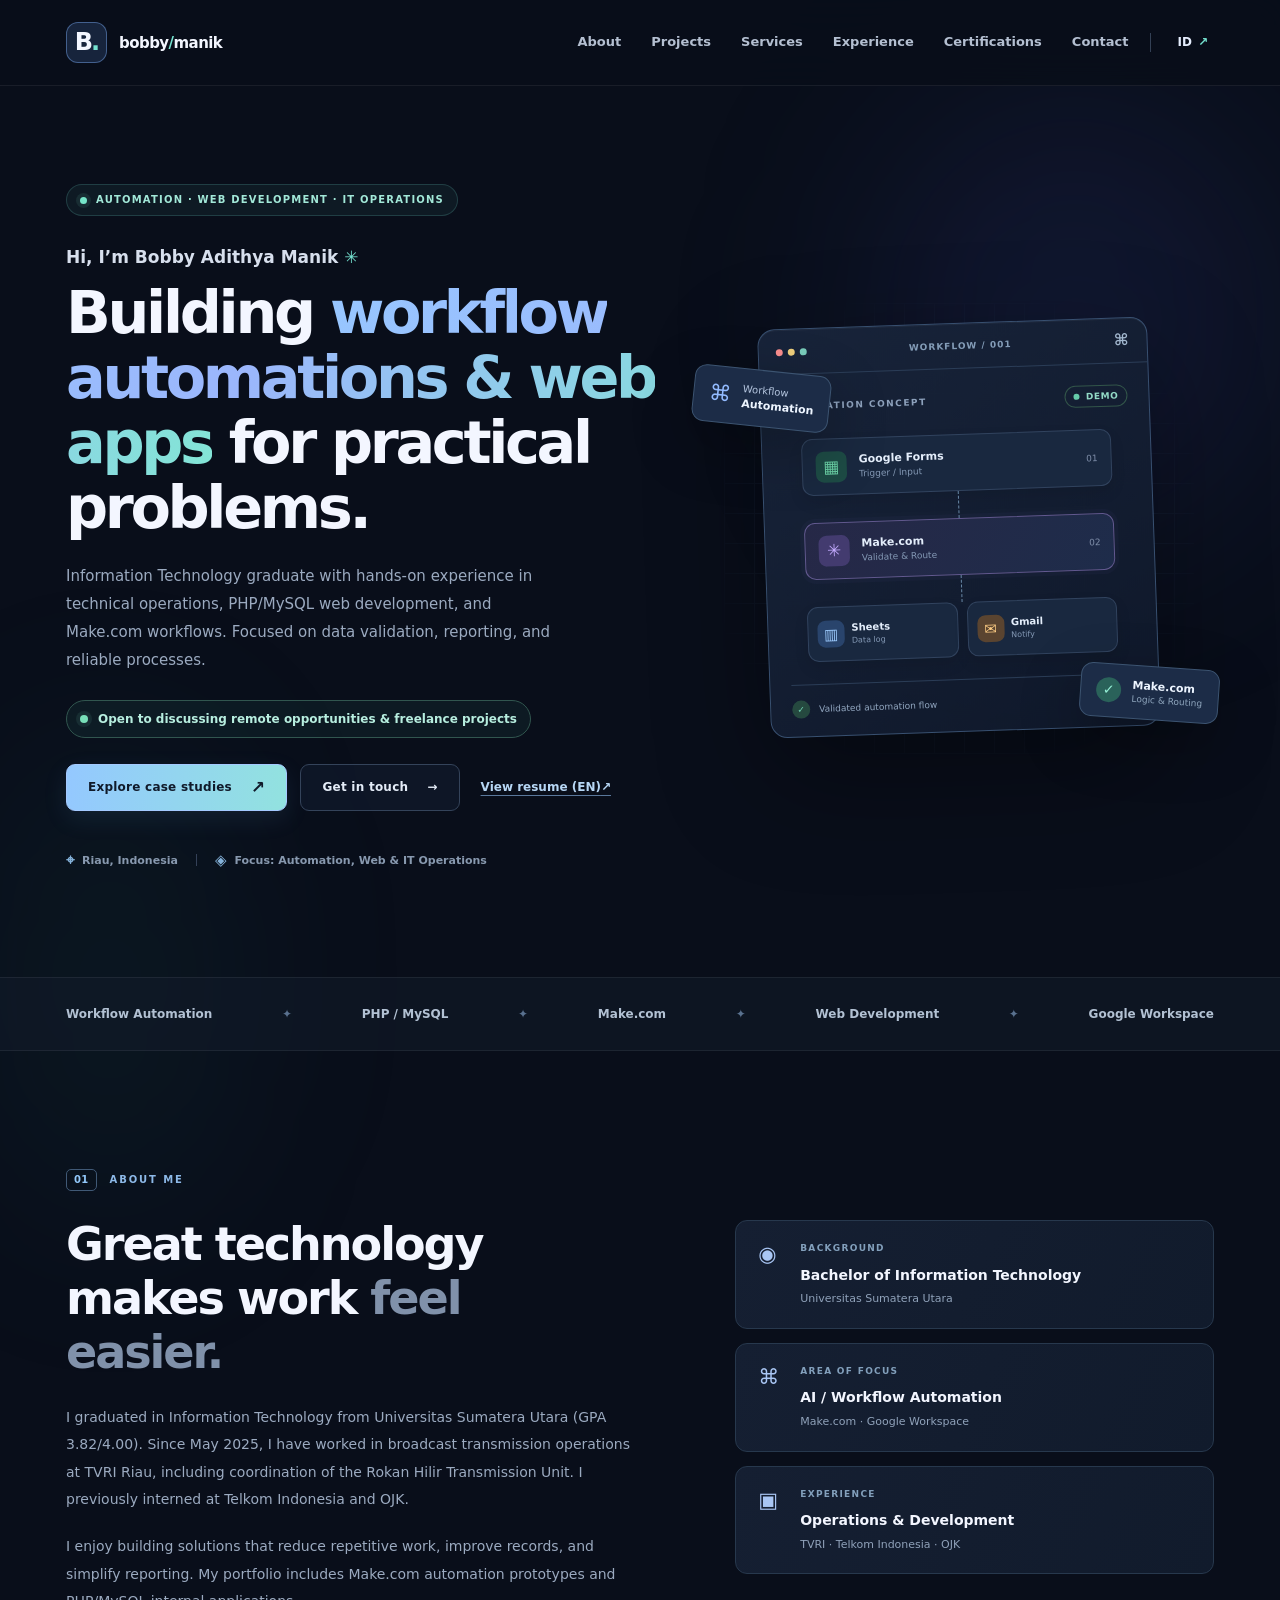
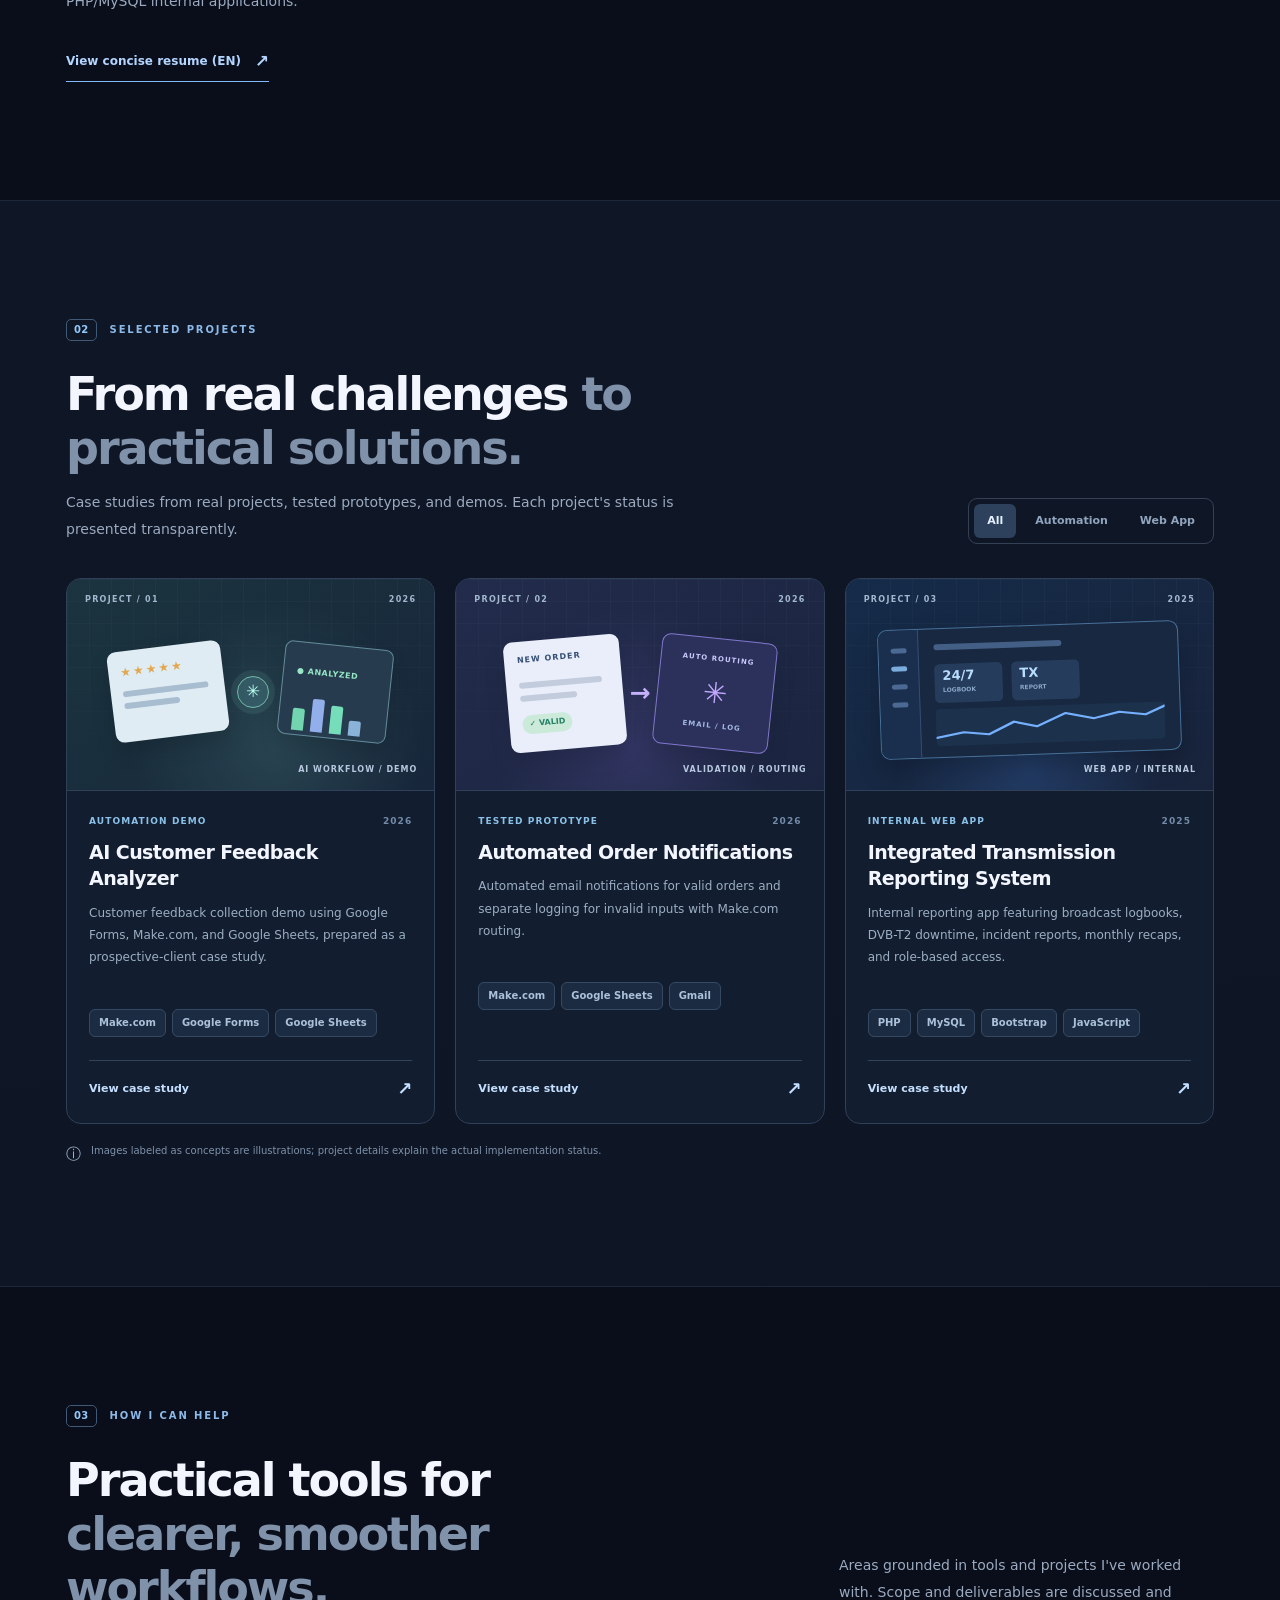
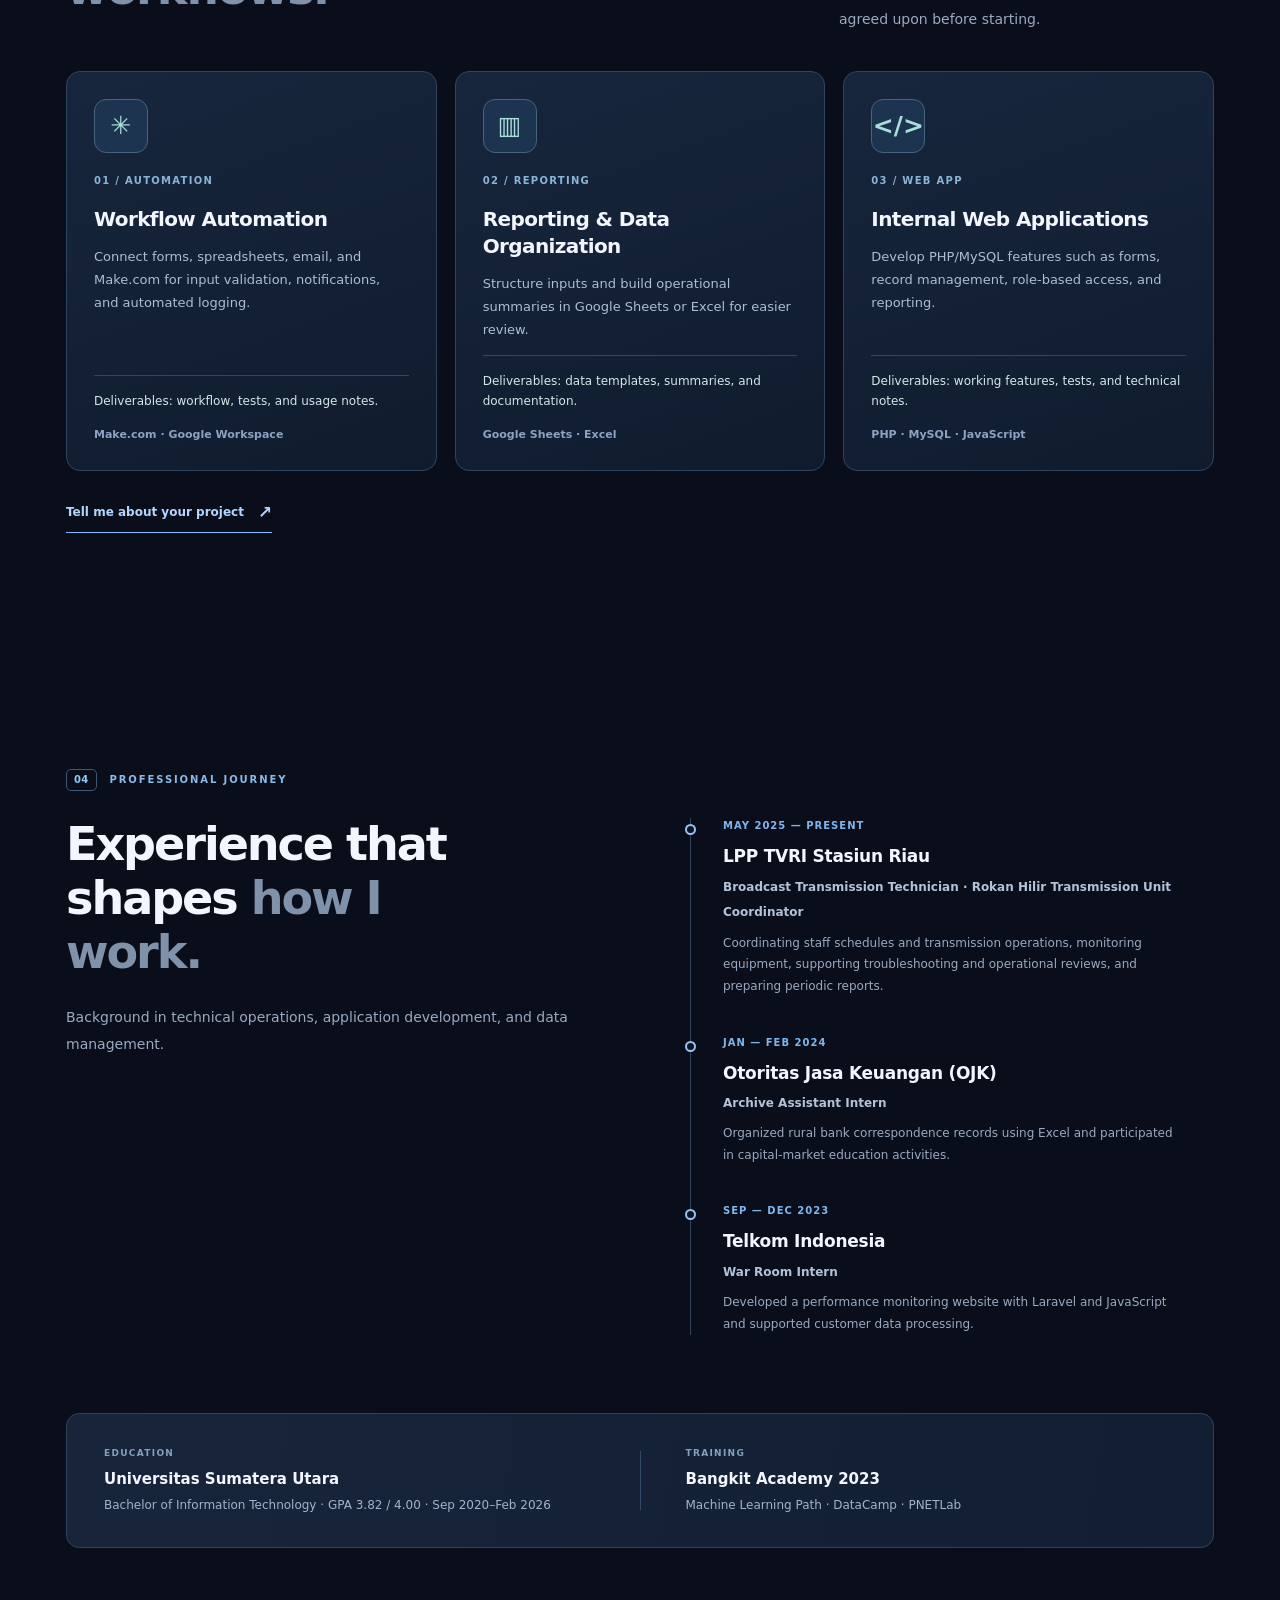
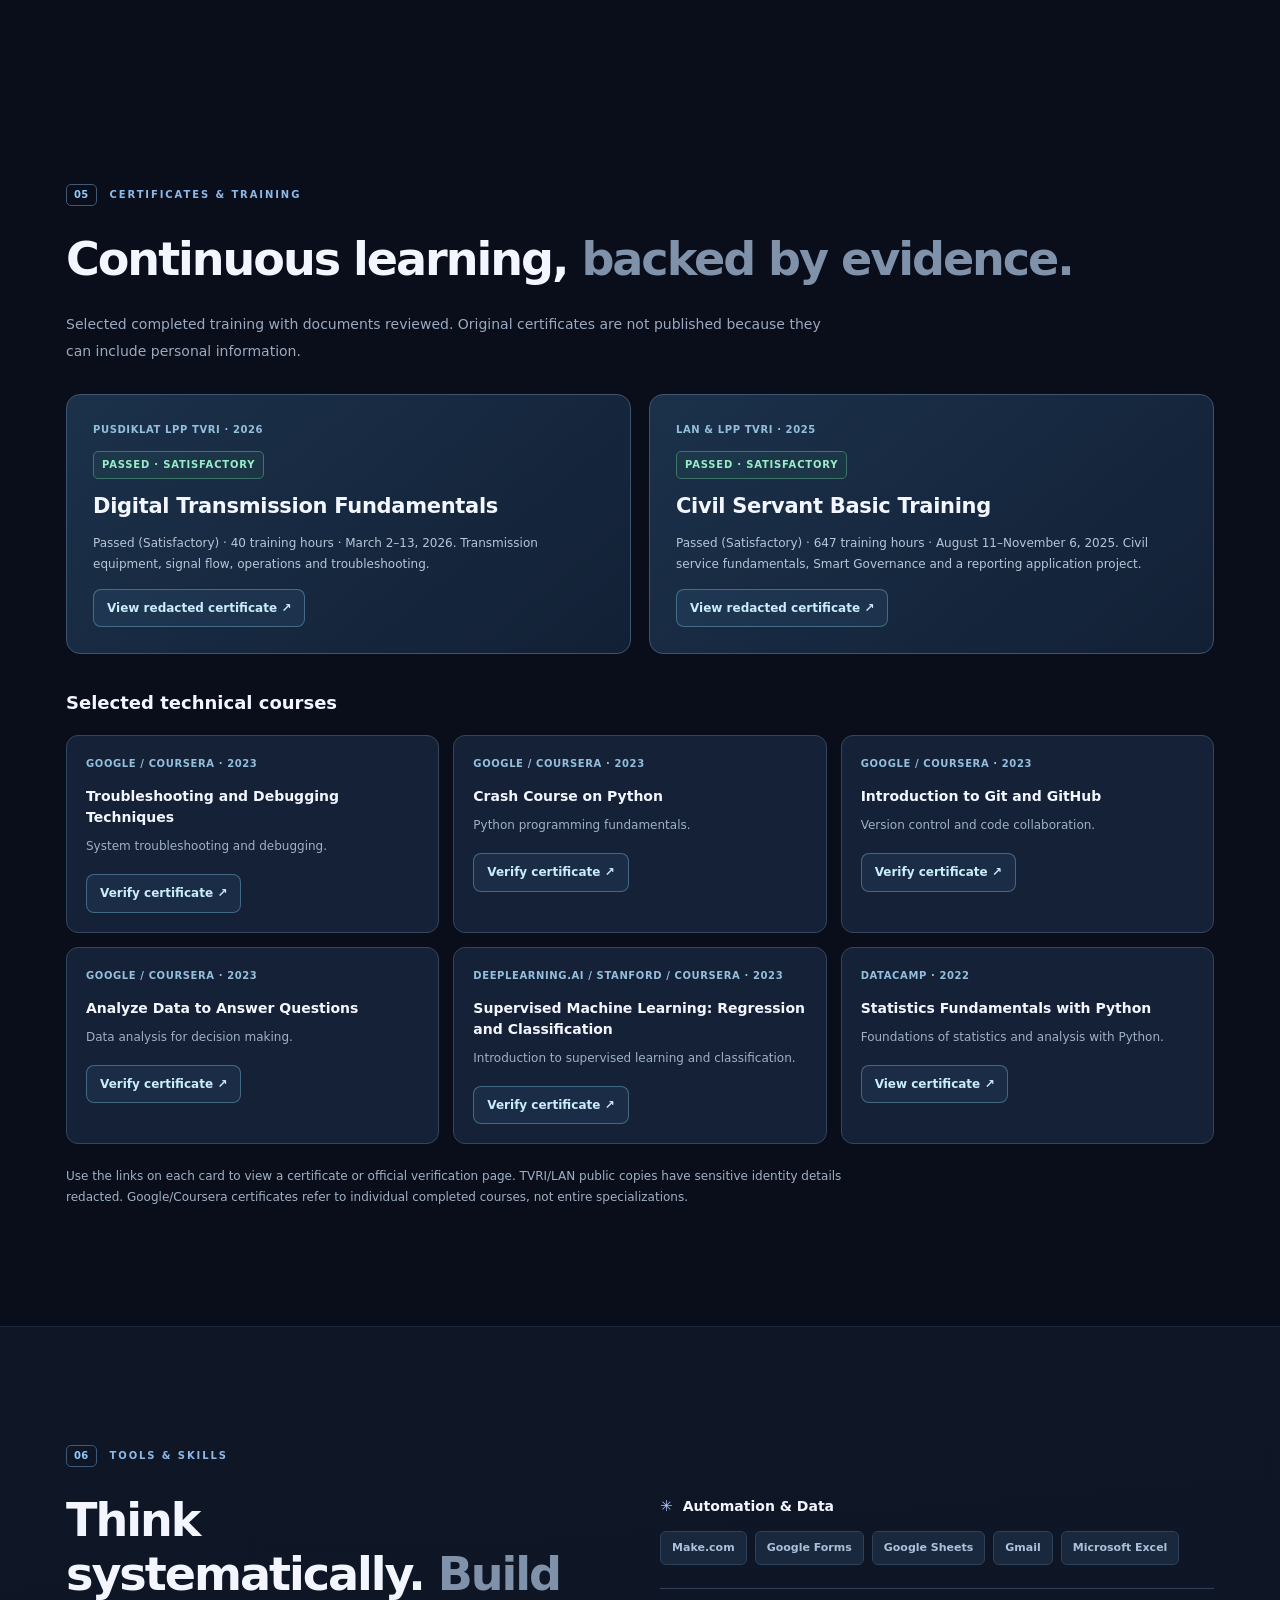
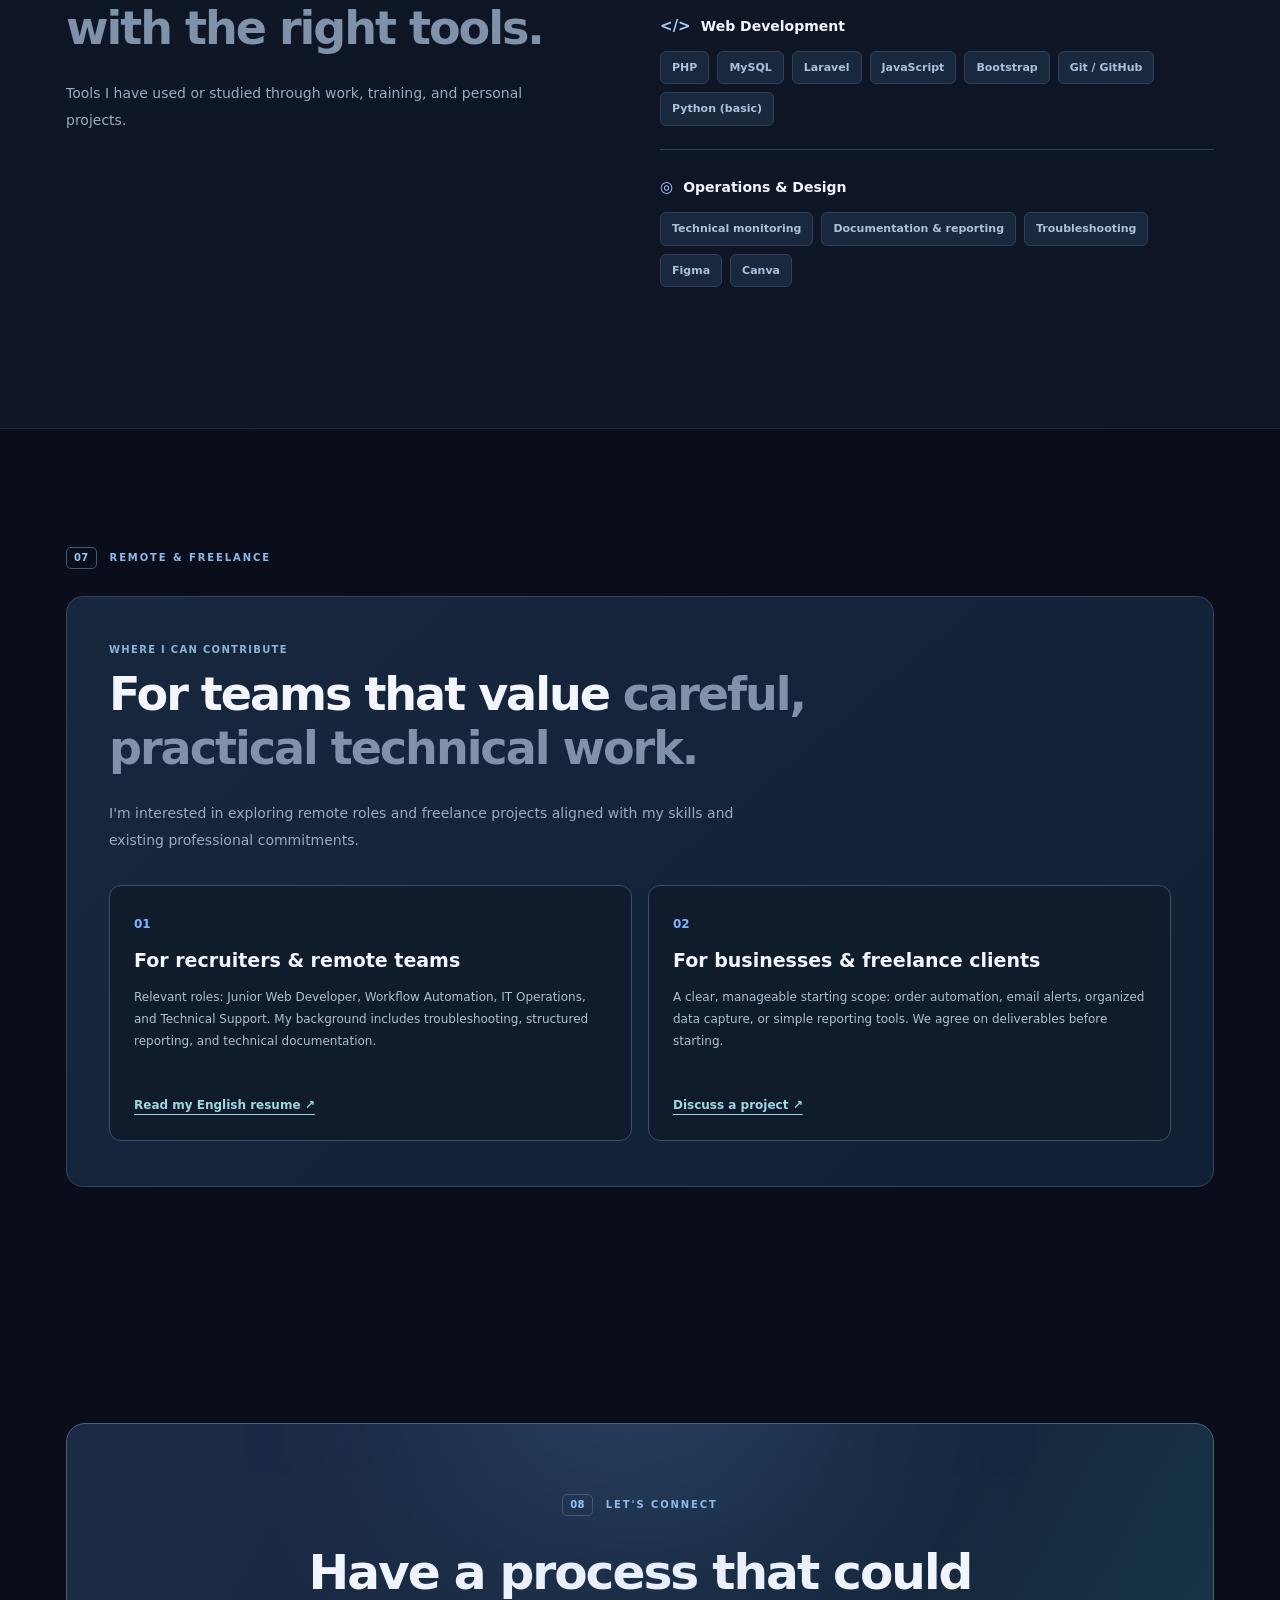
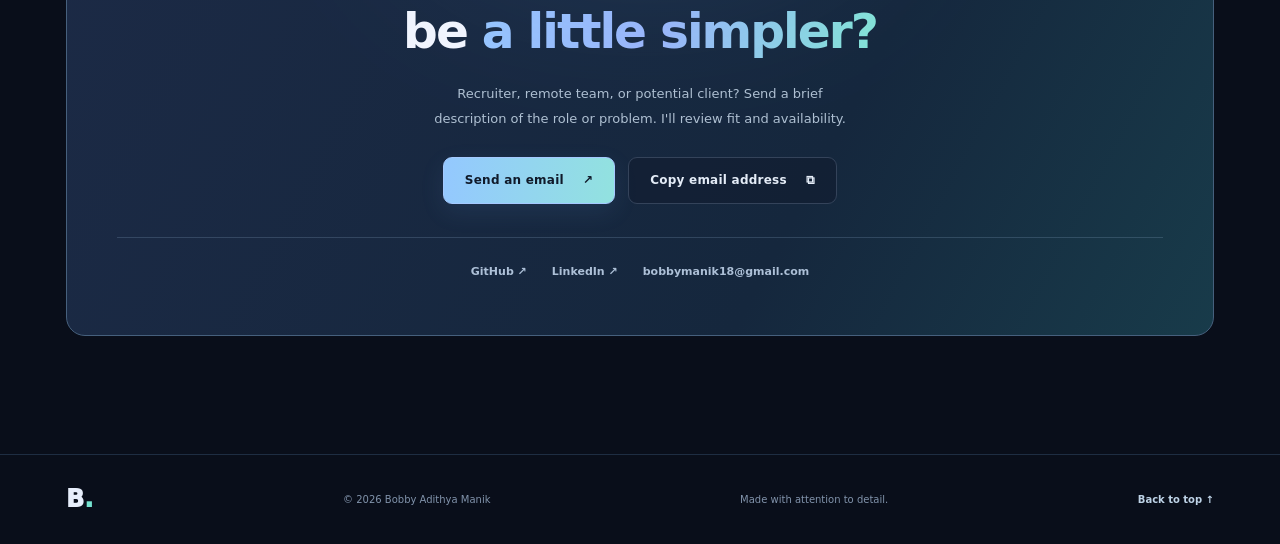
==== commit 5ecb9e99: "Add viewable certificates and verification links to portfolio" ====
--- a/index.html
+++ b/index.html
@@ -126,16 +126,16 @@
 <div class="section-label"><span class="section-number">05</span><span data-i18n="certLabel">SERTIFIKASI & PELATIHAN</span></div>
 <h2 class="section-title" id="certifications-title" data-i18n="certTitle">Pembelajaran berkelanjutan, <span class="muted-heading">didukung bukti.</span></h2>
 <p class="section-description credential-intro" data-i18n="certIntro">Pelatihan terpilih dengan dokumen yang sudah ditinjau. Dokumen sertifikat asli tidak dipublikasikan karena dapat memuat informasi pribadi.</p>
-<div class="credential-featured"><article class="credential-feature"><span class="credential-issuer">Pusdiklat LPP TVRI · 2026</span><strong class="credential-status" data-i18n="certStatus0">LULUS · MEMUASKAN</strong><h3 data-i18n="certName0">Diklat Dasar Transmisi Digital</h3><p data-i18n="certDescription0">Lulus dengan predikat Memuaskan · 40 JP · 2–13 Maret 2026. Peralatan transmisi, aliran sinyal, operasional dan troubleshooting.</p></article>
-<article class="credential-feature"><span class="credential-issuer">LAN &amp; LPP TVRI · 2025</span><strong class="credential-status" data-i18n="certStatus1">LULUS · MEMUASKAN</strong><h3 data-i18n="certName1">Pelatihan Dasar CPNS</h3><p data-i18n="certDescription1">Lulus dengan predikat Memuaskan · 647 JP · 11 Agustus–6 November 2025. Dasar ASN, Smart Governance dan aktualisasi sistem pelaporan.</p></article></div>
+<div class="credential-featured"><article class="credential-feature"><span class="credential-issuer">Pusdiklat LPP TVRI · 2026</span><strong class="credential-status" data-i18n="certStatus0">LULUS · MEMUASKAN</strong><h3 data-i18n="certName0">Diklat Dasar Transmisi Digital</h3><p data-i18n="certDescription0">Lulus dengan predikat Memuaskan · 40 JP · 2–13 Maret 2026. Peralatan transmisi, aliran sinyal, operasional dan troubleshooting.</p><a class="credential-view" href="https://drive.google.com/file/d/1UZc9IJKH7GF8sjDPkw8Nrz1sRqFQbBhe/view" target="_blank" rel="noopener noreferrer" data-i18n="certificateViewPublic" aria-label="Buka salinan publik sertifikat">Lihat salinan sertifikat ↗</a></article>
+<article class="credential-feature"><span class="credential-issuer">LAN &amp; LPP TVRI · 2025</span><strong class="credential-status" data-i18n="certStatus1">LULUS · MEMUASKAN</strong><h3 data-i18n="certName1">Pelatihan Dasar CPNS</h3><p data-i18n="certDescription1">Lulus dengan predikat Memuaskan · 647 JP · 11 Agustus–6 November 2025. Dasar ASN, Smart Governance dan aktualisasi sistem pelaporan.</p><a class="credential-view" href="https://drive.google.com/file/d/1UFx2PbL8xCUd_Ol8yVkZefGTYw1ZS-kc/view" target="_blank" rel="noopener noreferrer" data-i18n="certificateViewPublic" aria-label="Buka salinan publik sertifikat">Lihat salinan sertifikat ↗</a></article></div>
 <h3 class="credentials-subhead" data-i18n="certCourses">Pelatihan teknis pilihan</h3>
-<div class="credential-courses"><article class="credential-course"><span class="credential-issuer">Google / Coursera · 2023</span><h4>Troubleshooting and Debugging Techniques</h4><p data-i18n="certDescription2">Investigasi masalah dan debugging sistem.</p></article>
-<article class="credential-course"><span class="credential-issuer">Google / Coursera · 2023</span><h4>Crash Course on Python</h4><p data-i18n="certDescription3">Fondasi pemrograman Python.</p></article>
-<article class="credential-course"><span class="credential-issuer">Google / Coursera · 2023</span><h4>Introduction to Git and GitHub</h4><p data-i18n="certDescription4">Kontrol versi dan kolaborasi kode.</p></article>
-<article class="credential-course"><span class="credential-issuer">Google / Coursera · 2023</span><h4>Analyze Data to Answer Questions</h4><p data-i18n="certDescription5">Analisis data untuk pengambilan keputusan.</p></article>
-<article class="credential-course"><span class="credential-issuer">DeepLearning.AI / Stanford / Coursera · 2023</span><h4>Supervised Machine Learning: Regression and Classification</h4><p data-i18n="certDescription6">Pengantar supervised learning dan klasifikasi.</p></article>
-<article class="credential-course"><span class="credential-issuer">DataCamp · 2022</span><h4>Statistics Fundamentals with Python</h4><p data-i18n="certDescription7">Dasar statistik dan analisis dengan Python.</p></article></div>
-<p class="credential-footnote" data-i18n="certFootnote">Entri Google/Coursera merupakan sertifikat penyelesaian kursus individual, bukan klaim bahwa seluruh Professional Certificate atau Specialization telah selesai. Dokumen pendukung dapat ditunjukkan saat diperlukan.</p>
+<div class="credential-courses"><article class="credential-course"><span class="credential-issuer">Google / Coursera · 2023</span><h4>Troubleshooting and Debugging Techniques</h4><p data-i18n="certDescription2">Investigasi masalah dan debugging sistem.</p><a class="credential-view" href="https://coursera.org/verify/XJ25KK59L6BT" target="_blank" rel="noopener noreferrer" data-i18n="certificateVerify" aria-label="Buka halaman verifikasi sertifikat">Verifikasi sertifikat ↗</a></article>
+<article class="credential-course"><span class="credential-issuer">Google / Coursera · 2023</span><h4>Crash Course on Python</h4><p data-i18n="certDescription3">Fondasi pemrograman Python.</p><a class="credential-view" href="https://coursera.org/verify/R65F6X7JRU39" target="_blank" rel="noopener noreferrer" data-i18n="certificateVerify" aria-label="Buka halaman verifikasi sertifikat">Verifikasi sertifikat ↗</a></article>
+<article class="credential-course"><span class="credential-issuer">Google / Coursera · 2023</span><h4>Introduction to Git and GitHub</h4><p data-i18n="certDescription4">Kontrol versi dan kolaborasi kode.</p><a class="credential-view" href="https://coursera.org/verify/GZPNCWX8E5G4" target="_blank" rel="noopener noreferrer" data-i18n="certificateVerify" aria-label="Buka halaman verifikasi sertifikat">Verifikasi sertifikat ↗</a></article>
+<article class="credential-course"><span class="credential-issuer">Google / Coursera · 2023</span><h4>Analyze Data to Answer Questions</h4><p data-i18n="certDescription5">Analisis data untuk pengambilan keputusan.</p><a class="credential-view" href="https://coursera.org/verify/8B2T3E2RASXX" target="_blank" rel="noopener noreferrer" data-i18n="certificateVerify" aria-label="Buka halaman verifikasi sertifikat">Verifikasi sertifikat ↗</a></article>
+<article class="credential-course"><span class="credential-issuer">DeepLearning.AI / Stanford / Coursera · 2023</span><h4>Supervised Machine Learning: Regression and Classification</h4><p data-i18n="certDescription6">Pengantar supervised learning dan klasifikasi.</p><a class="credential-view" href="https://coursera.org/verify/QDM8NADZA6P4" target="_blank" rel="noopener noreferrer" data-i18n="certificateVerify" aria-label="Buka halaman verifikasi sertifikat">Verifikasi sertifikat ↗</a></article>
+<article class="credential-course"><span class="credential-issuer">DataCamp · 2022</span><h4>Statistics Fundamentals with Python</h4><p data-i18n="certDescription7">Dasar statistik dan analisis dengan Python.</p><a class="credential-view" href="https://drive.google.com/file/d/1GY-5muFbdlN8Iu80uXJkvIr3EIlVvQWU/view" target="_blank" rel="noopener noreferrer" data-i18n="certificateViewDocument" aria-label="Buka sertifikat DataCamp">Lihat sertifikat ↗</a></article></div>
+<p class="credential-footnote" data-i18n="certFootnote">Klik tombol pada kartu untuk melihat sertifikat atau halaman verifikasi resmi. Salinan TVRI/LAN telah disamarkan pada bagian identitas sensitif. Kursus Google/Coursera mewakili penyelesaian kursus individual, bukan keseluruhan program spesialisasi.</p>
 </section>
 
     <section class="section-space section-alt skills-section" id="skills" aria-labelledby="skills-title"><div class="container"><div class="section-label"><span class="section-number">06</span><span data-i18n="skillsLabel">TOOLS & SKILLS</span></div><div class="skills-layout"><div><h2 class="section-title" id="skills-title" data-i18n="skillsTitle">Berpikir sistematis. <span class="muted-heading">Membangun dengan alat yang tepat.</span></h2><p class="section-description" data-i18n="skillsSubtitle">Teknologi yang saya gunakan dan pelajari melalui pengalaman kerja, pelatihan, serta proyek pribadi.</p></div><div class="skill-groups"><div class="skill-group"><div class="skill-name"><span class="skill-symbol">✳</span><h3 data-i18n="skillGroup1">Automation & Data</h3></div><div class="skill-pills"><span>Make.com</span><span>Google Forms</span><span>Google Sheets</span><span>Gmail</span><span>Microsoft Excel</span></div></div><div class="skill-group"><div class="skill-name"><span class="skill-symbol">&lt;/&gt;</span><h3 data-i18n="skillGroup2">Web Development</h3></div><div class="skill-pills"><span>PHP</span><span>MySQL</span><span>Laravel</span><span>JavaScript</span><span>Bootstrap</span><span>Git / GitHub</span><span data-i18n="basicPython">Python (dasar)</span></div></div><div class="skill-group"><div class="skill-name"><span class="skill-symbol">◎</span><h3 data-i18n="skillGroup3">Operations & Design</h3></div><div class="skill-pills"><span data-i18n="skillOperational">Monitoring teknis</span><span data-i18n="skillReporting">Dokumentasi & pelaporan</span><span>Troubleshooting</span><span>Figma</span><span>Canva</span></div></div></div></div></div></section>
--- a/styles.css
+++ b/styles.css
@@ -46,3 +46,11 @@
 .credential-footnote{font-size:12px;line-height:1.75;color:#9fb1c5;margin:22px 0 0;max-width:820px}
 @media(max-width:860px){.credential-courses{grid-template-columns:repeat(2,minmax(0,1fr))}}
 @media(max-width:600px){.credential-featured,.credential-courses{grid-template-columns:1fr}.credential-feature,.credential-course{min-height:0}}
+
+/* Certification viewer links */
+.credential-feature,.credential-course{position:relative}
+.credential-view{display:inline-flex;align-items:center;gap:8px;align-self:flex-start;margin-top:auto;padding:10px 13px;border:1px solid rgba(122,186,214,.42);border-radius:8px;color:#c9edfb;background:rgba(78,132,175,.13);font-size:12px;font-weight:780;text-decoration:none;line-height:1.35;transition:background .15s,border-color .15s}
+.credential-view:hover,.credential-view:focus-visible{color:white;background:rgba(82,155,197,.29);border-color:#93d4ef}
+.credential-course{display:flex;flex-direction:column}
+.credential-course .credential-view{margin-top:18px}
+.credential-view:focus-visible{outline:3px solid #8fc6fb;outline-offset:2px}
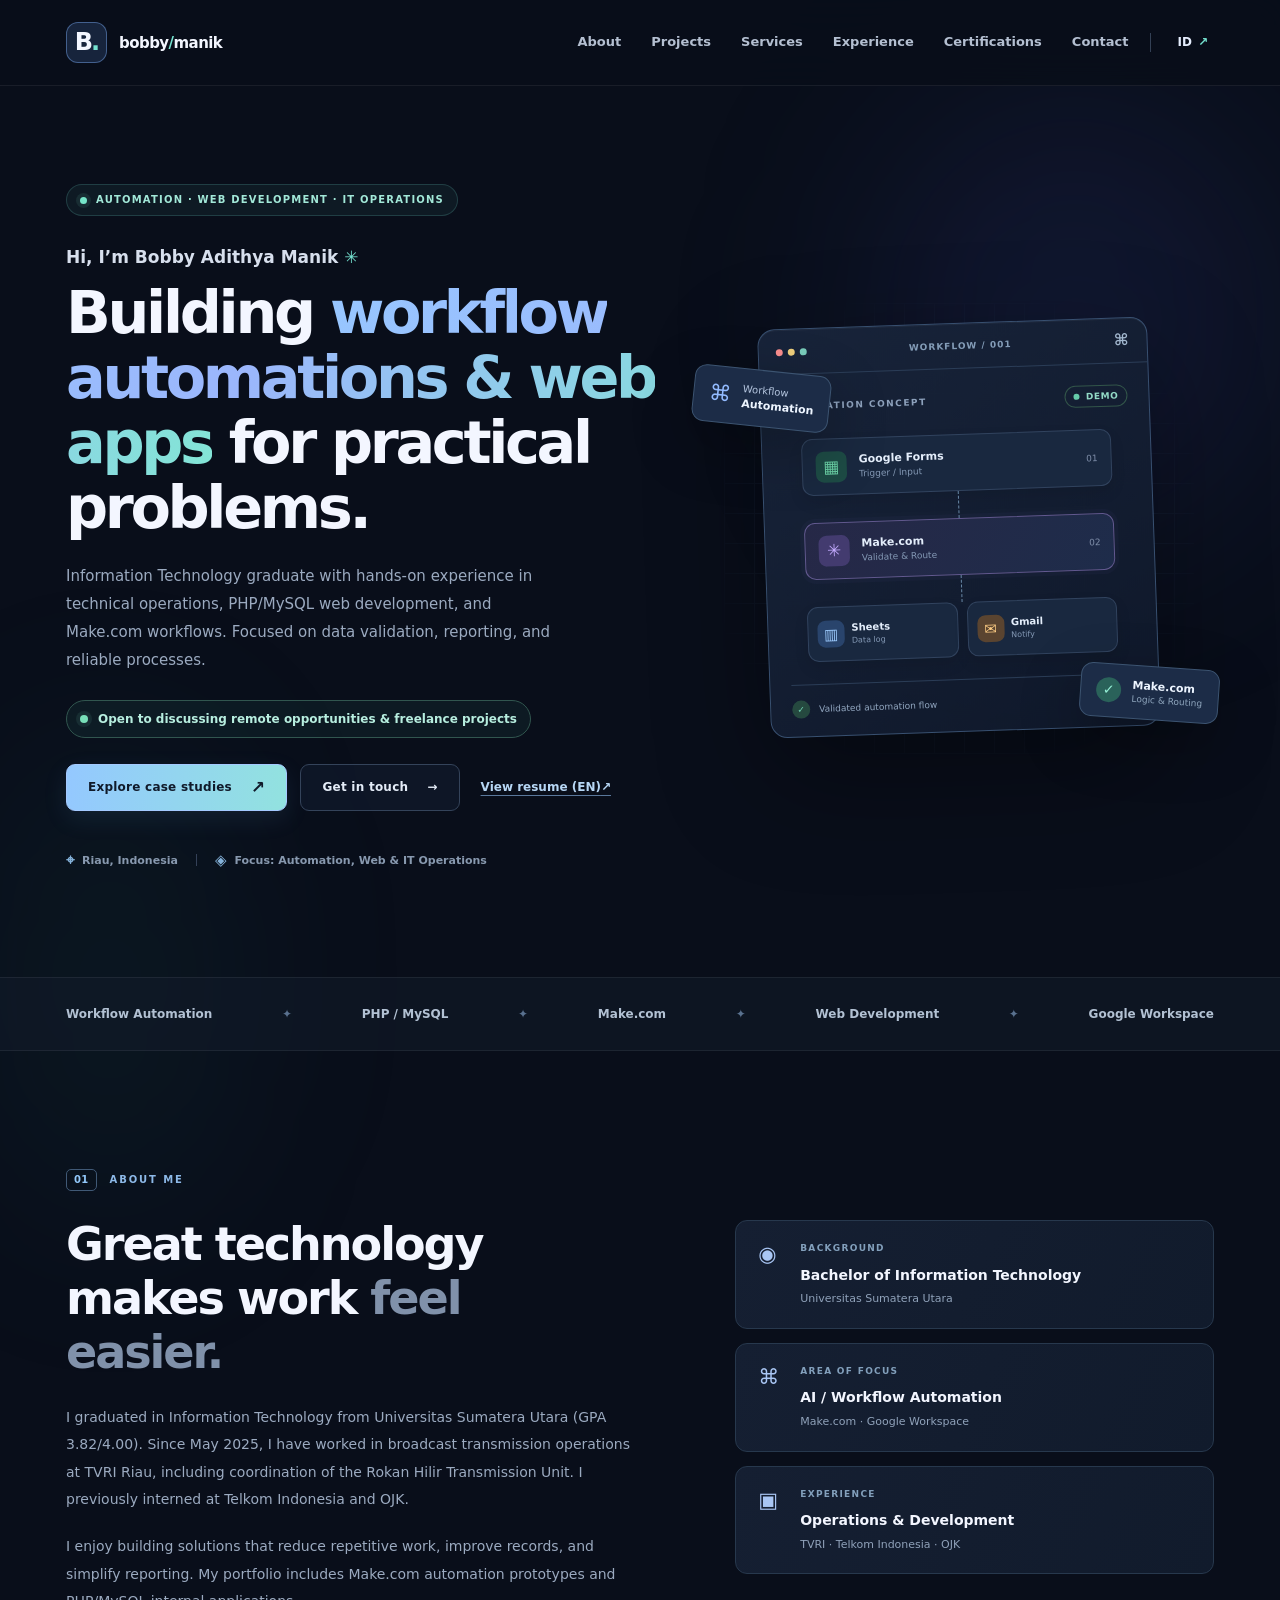
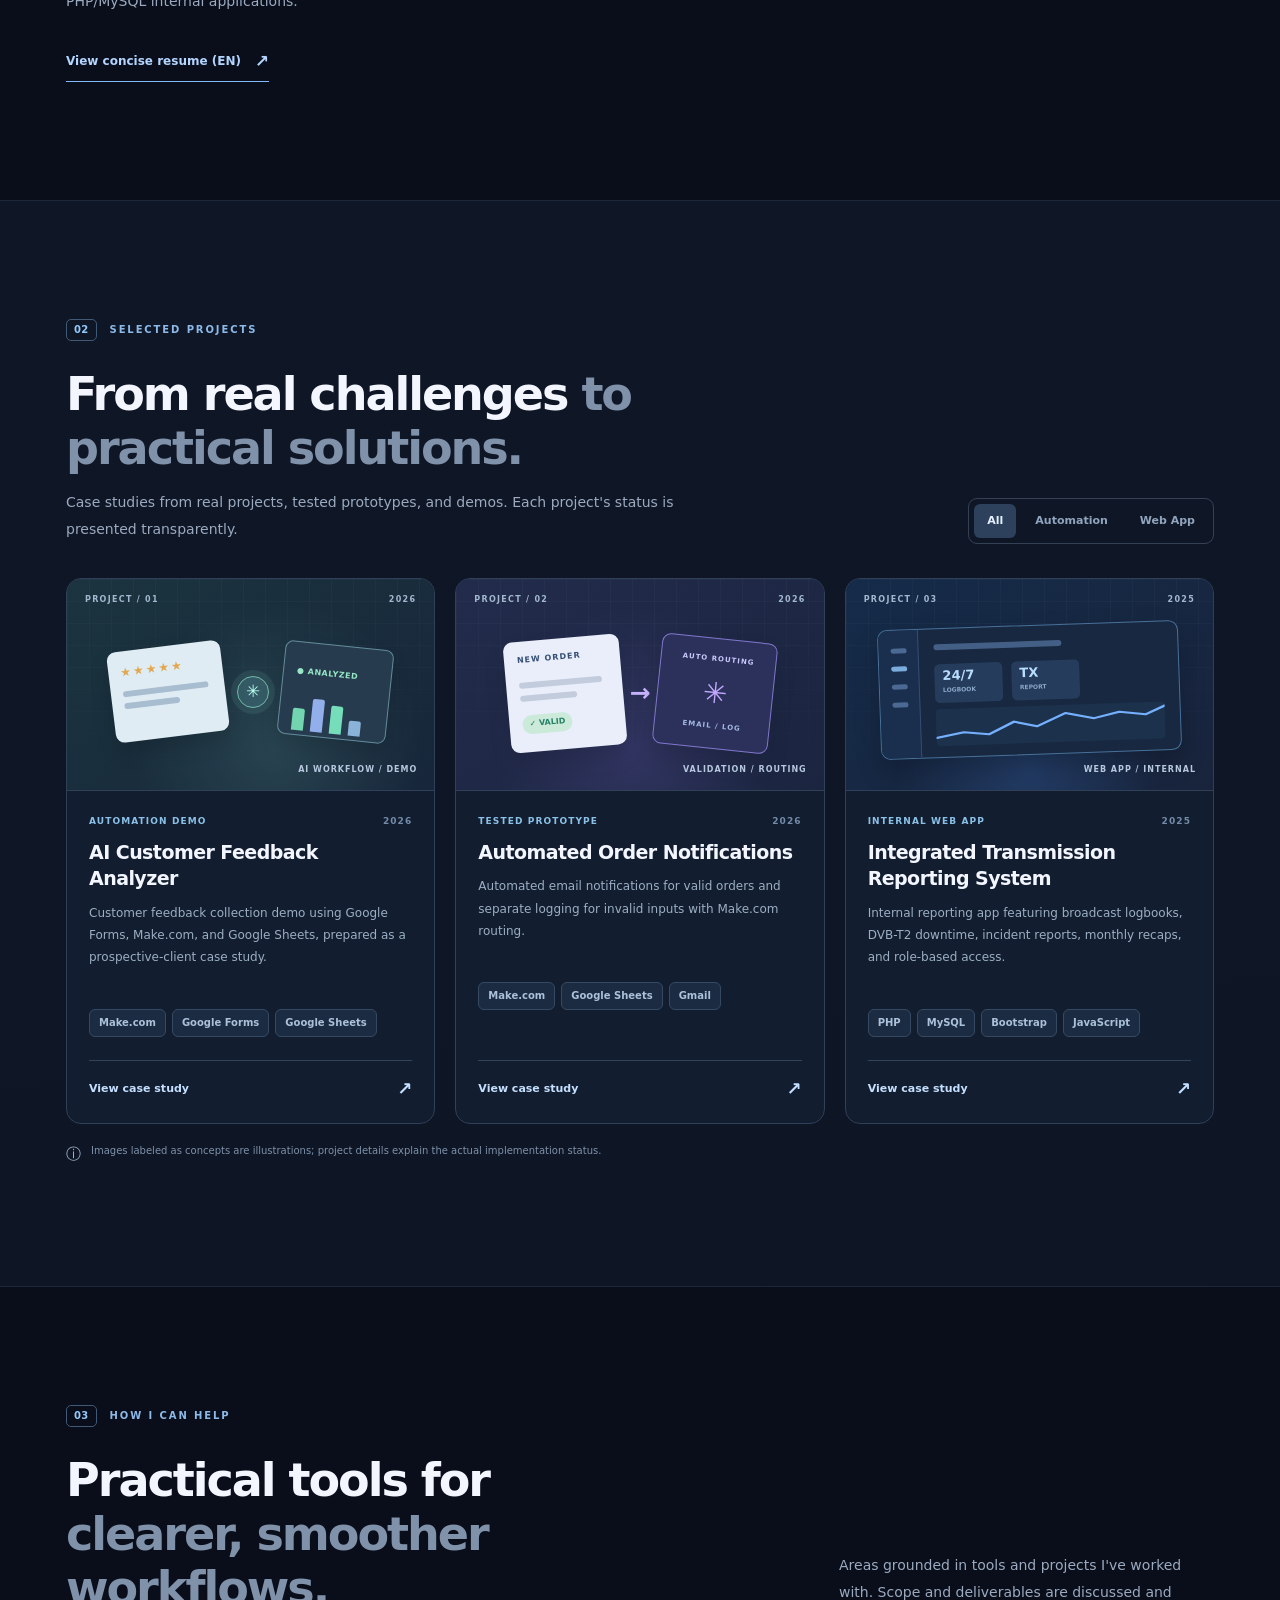
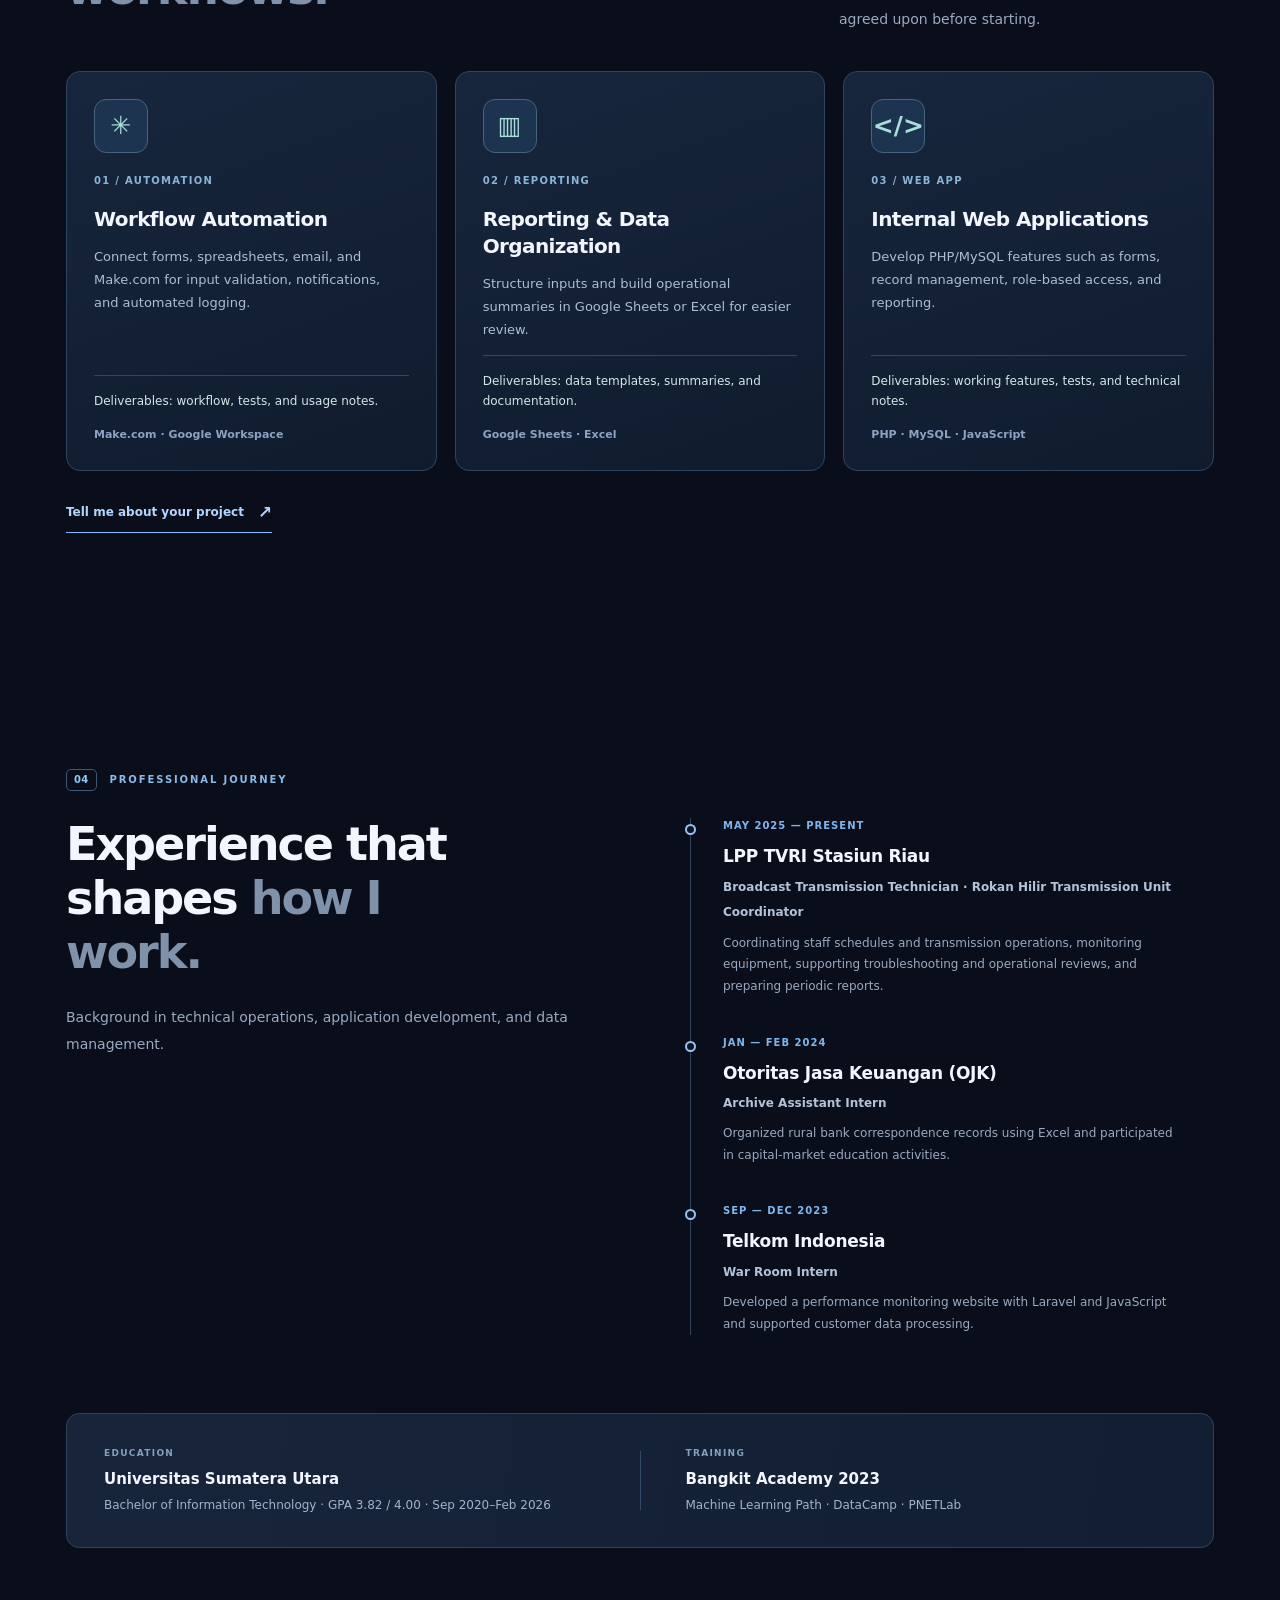
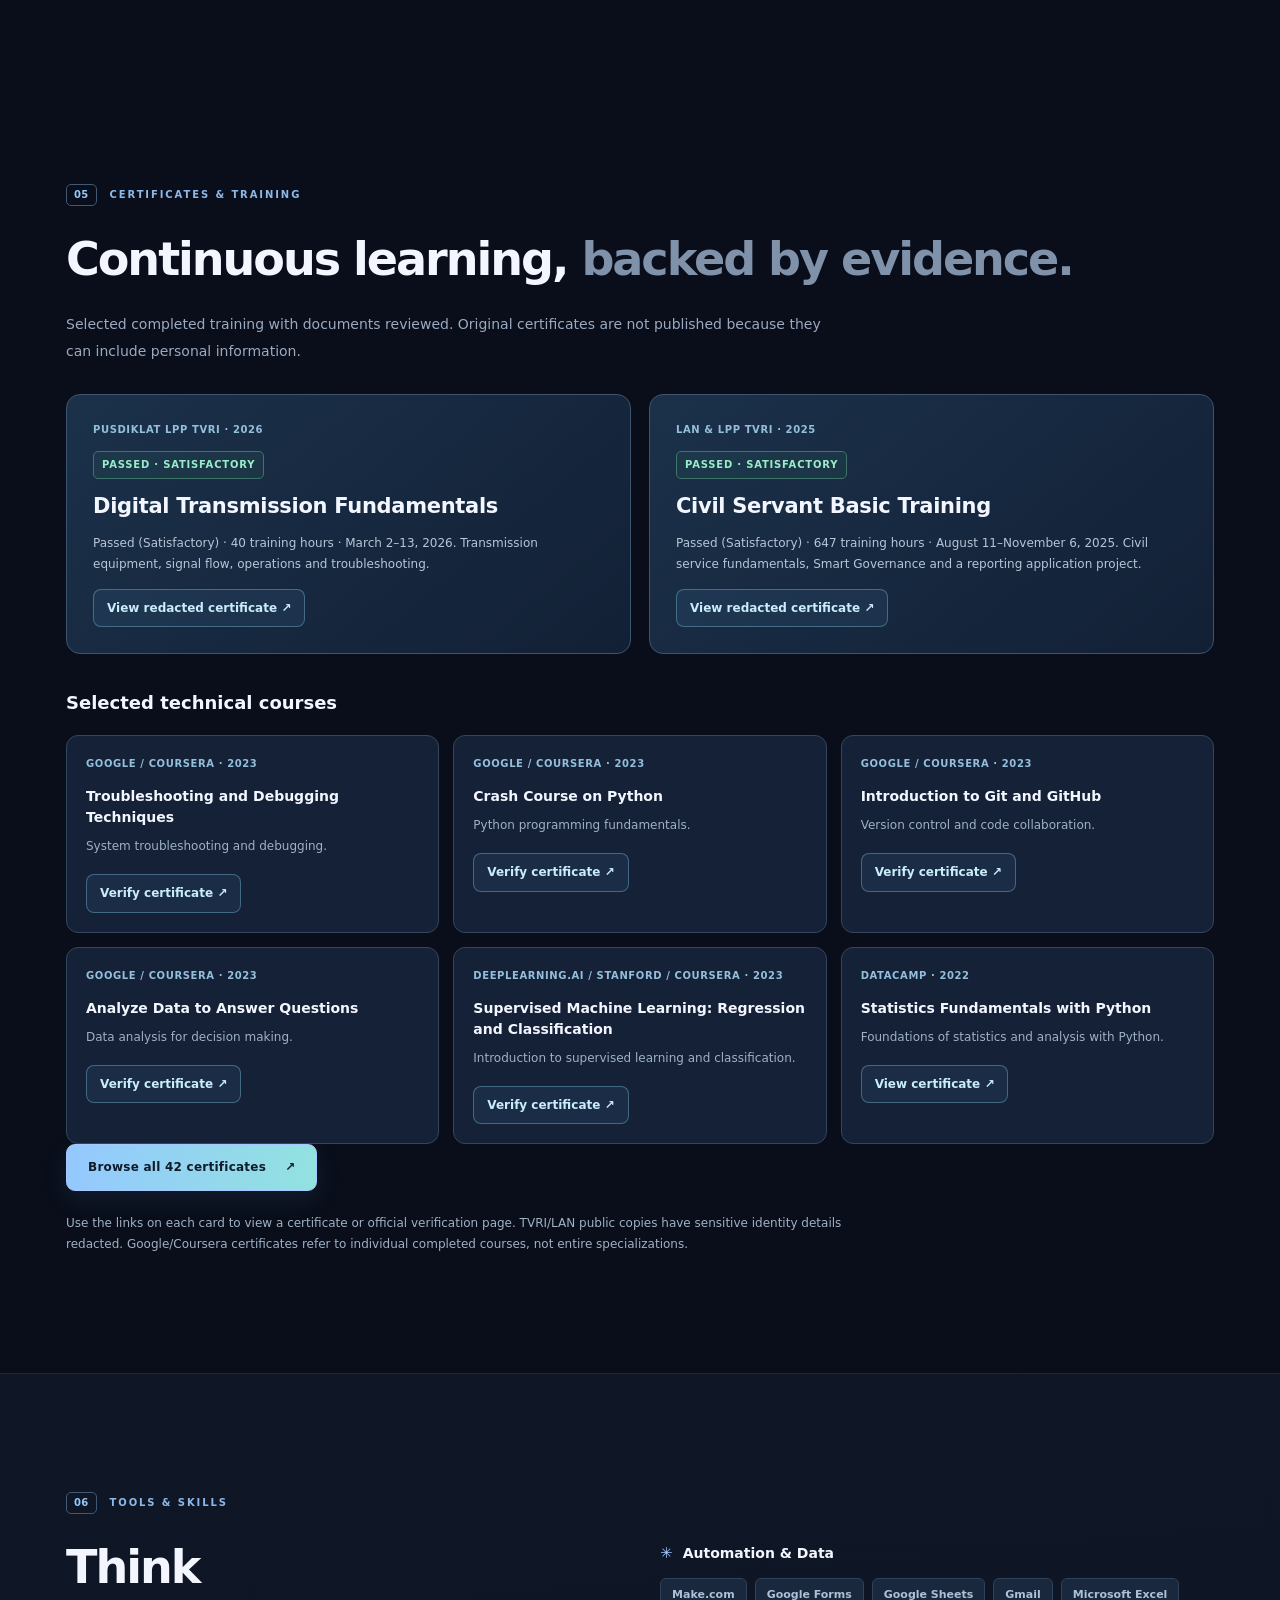
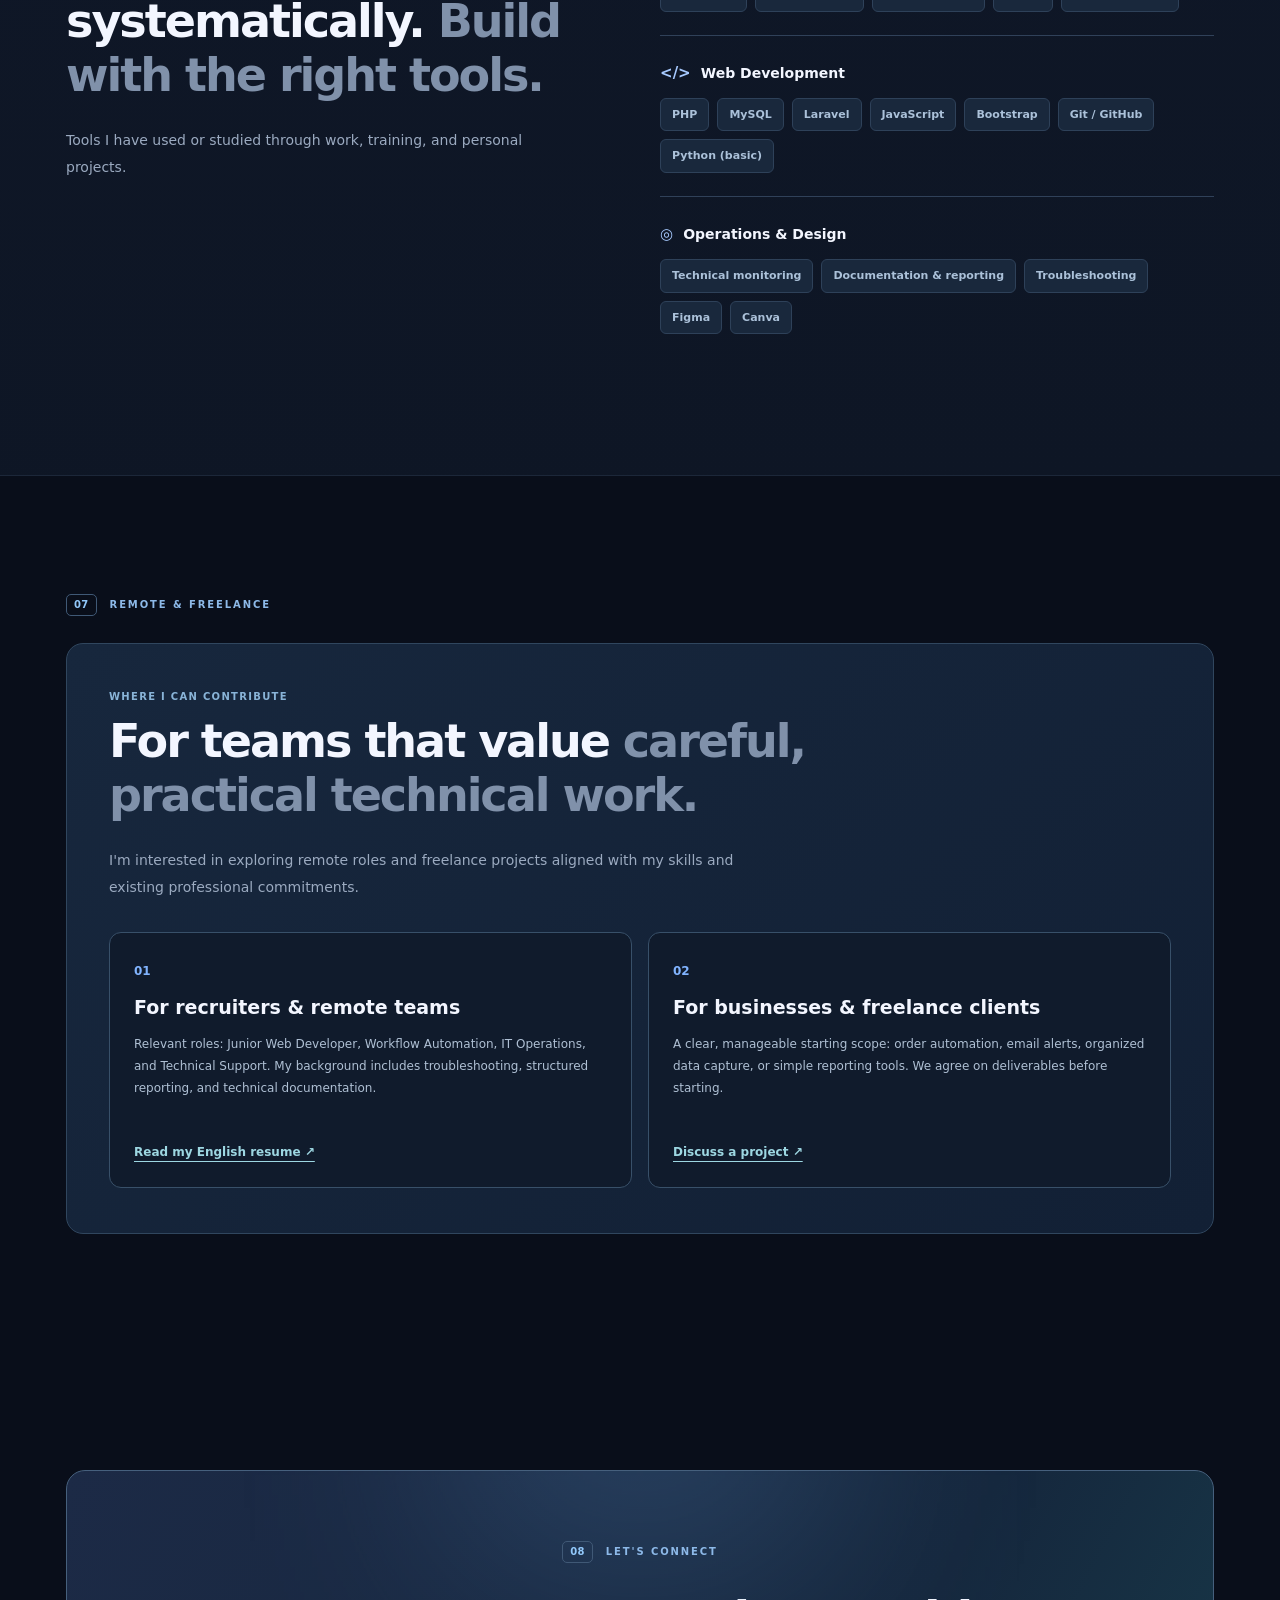
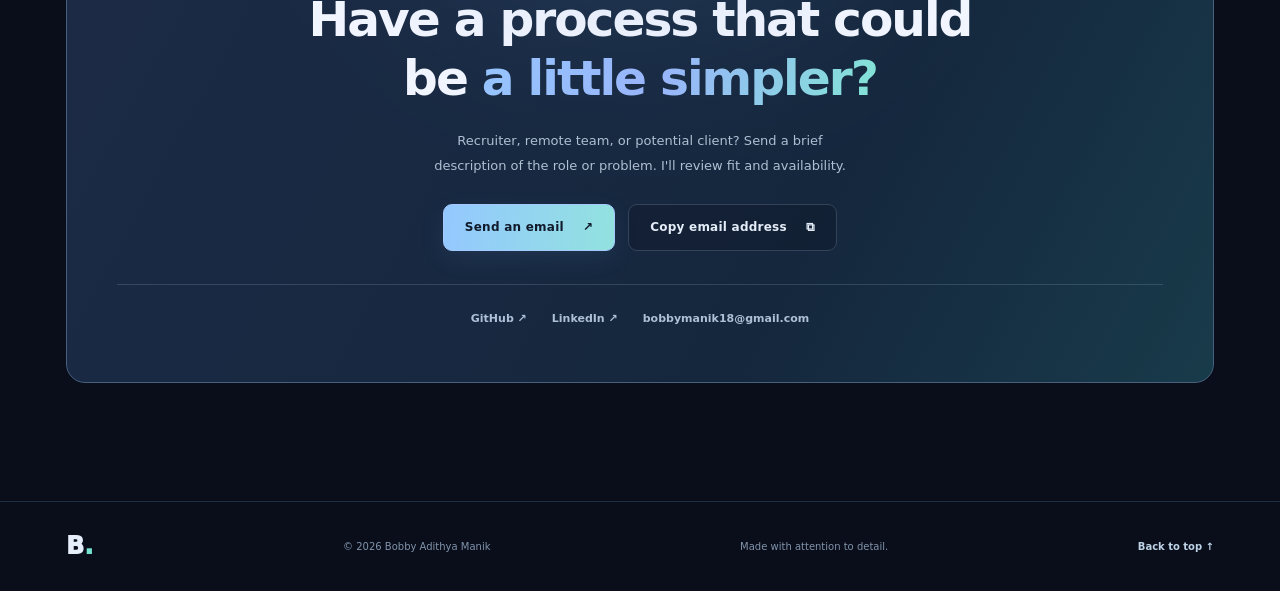
==== commit c37eafe2: "Publish complete 42-certificate directory with safe document links" ====
--- a/index.html
+++ b/index.html
@@ -135,6 +135,7 @@
 <article class="credential-course"><span class="credential-issuer">Google / Coursera · 2023</span><h4>Analyze Data to Answer Questions</h4><p data-i18n="certDescription5">Analisis data untuk pengambilan keputusan.</p><a class="credential-view" href="https://coursera.org/verify/8B2T3E2RASXX" target="_blank" rel="noopener noreferrer" data-i18n="certificateVerify" aria-label="Buka halaman verifikasi sertifikat">Verifikasi sertifikat ↗</a></article>
 <article class="credential-course"><span class="credential-issuer">DeepLearning.AI / Stanford / Coursera · 2023</span><h4>Supervised Machine Learning: Regression and Classification</h4><p data-i18n="certDescription6">Pengantar supervised learning dan klasifikasi.</p><a class="credential-view" href="https://coursera.org/verify/QDM8NADZA6P4" target="_blank" rel="noopener noreferrer" data-i18n="certificateVerify" aria-label="Buka halaman verifikasi sertifikat">Verifikasi sertifikat ↗</a></article>
 <article class="credential-course"><span class="credential-issuer">DataCamp · 2022</span><h4>Statistics Fundamentals with Python</h4><p data-i18n="certDescription7">Dasar statistik dan analisis dengan Python.</p><a class="credential-view" href="https://drive.google.com/file/d/1GY-5muFbdlN8Iu80uXJkvIr3EIlVvQWU/view" target="_blank" rel="noopener noreferrer" data-i18n="certificateViewDocument" aria-label="Buka sertifikat DataCamp">Lihat sertifikat ↗</a></article></div>
+<div class="cert-catalog-cta"><a href="certifications.html" class="btn btn-primary"><span data-i18n="browseAllCertificates">Lihat semua 42 sertifikat</span><span aria-hidden="true">↗</span></a></div>
 <p class="credential-footnote" data-i18n="certFootnote">Klik tombol pada kartu untuk melihat sertifikat atau halaman verifikasi resmi. Salinan TVRI/LAN telah disamarkan pada bagian identitas sensitif. Kursus Google/Coursera mewakili penyelesaian kursus individual, bukan keseluruhan program spesialisasi.</p>
 </section>
 
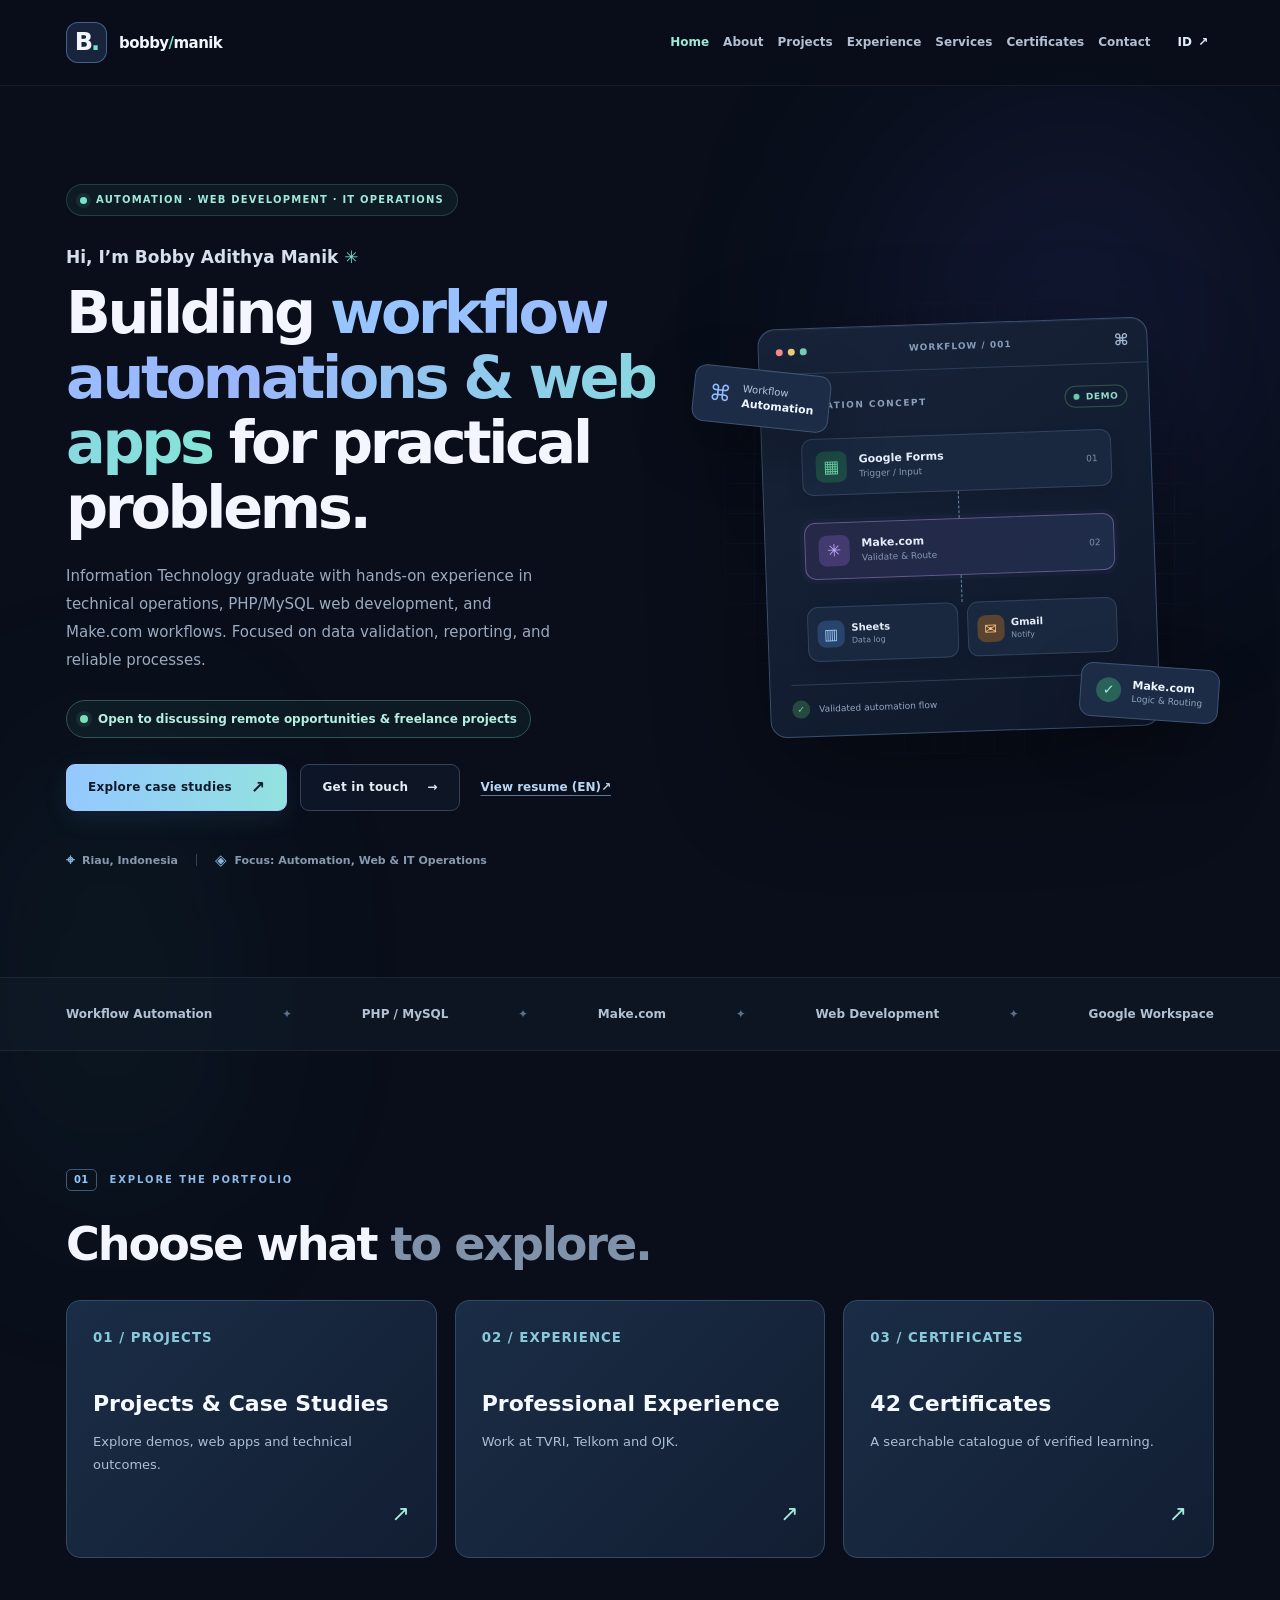
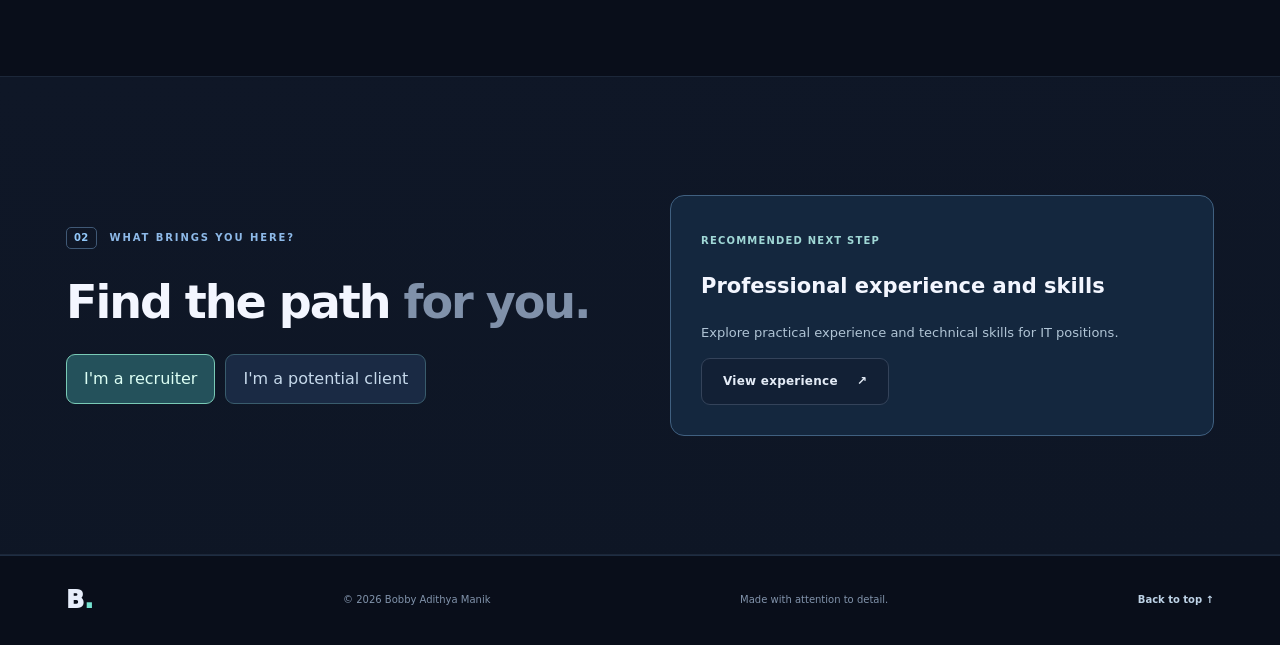
==== commit ae8221b0: "Introduce responsive multi-page portfolio with interactive navigation" ====
--- a/index.html
+++ b/index.html
@@ -1,52 +1,4 @@
-<!DOCTYPE html>
-<html lang="id">
-<head>
-  <meta charset="UTF-8" />
-  <meta name="viewport" content="width=device-width, initial-scale=1" />
-  <meta name="theme-color" content="#090e1a" />
-  <meta name="robots" content="index,follow" />
-  <meta property="og:locale" content="id_ID" />
-  <meta name="description" content="Bobby Adithya Manik — Workflow Automation, Web Development, dan IT Operations. Studi kasus Make.com, PHP/MySQL, pengalaman TVRI Riau, Telkom dan OJK. Terbuka untuk diskusi remote dan freelance." />
-  <link rel="canonical" href="https://bobbymanik.github.io/" />
-  <meta name="twitter:card" content="summary" />
-  <meta property="og:url" content="https://bobbymanik.github.io/" />
-  <meta property="og:type" content="website" />
-  <meta property="og:title" content="Bobby Adithya Manik | Automation & Web Portfolio" />
-  <meta property="og:description" content="Workflow automation, web development, dan IT operations. Jelajahi studi kasus, keterampilan, dan pengalaman Bobby Adithya Manik." />
-  <title>Bobby Adithya Manik — Automation & Web Portfolio</title>
-  <link rel="icon" type="image/svg+xml" href="favicon.svg" />
-  <link rel="stylesheet" href="styles.css" />
-  <script src="data/projects.js" defer></script>
-  <script src="script.js" defer></script>
-  <script type="application/ld+json">
-    {"@context":"https://schema.org","@type":"Person","name":"Bobby Adithya Manik","jobTitle":"Asisten Teknisi Siaran Pemula","email":"mailto:bobbymanik18@gmail.com","url":"https://bobbymanik.github.io/","sameAs":["https://github.com/bobbymanik","https://www.linkedin.com/in/bobbymanik/"],"alumniOf":{"@type":"CollegeOrUniversity","name":"Universitas Sumatera Utara"}}
-  </script>
-</head>
-<body>
-  <a class="skip-link" href="#main">Lewati ke konten</a>
-  <div class="page-glow page-glow--a" aria-hidden="true"></div>
-  <div class="page-glow page-glow--b" aria-hidden="true"></div>
-  <header class="site-header" id="top">
-    <nav class="nav container" aria-label="Navigasi utama">
-      <a class="logo" href="#top" aria-label="Bobby Adithya Manik — beranda"><span class="logo-mark">B<span>.</span></span><span class="logo-name">bobby<span>/</span>manik</span></a>
-      <button class="menu-toggle" type="button" aria-label="Buka navigasi" aria-expanded="false" aria-controls="nav-links"><span></span><span></span><span></span></button>
-      <div class="nav-right" id="nav-links">
-        <div class="nav-links">
-          <a href="#about" data-i18n="navAbout">Tentang</a>
-          <a href="#projects" data-i18n="navProjects">Proyek</a>
-          <a href="#services" data-i18n="navServices">Layanan</a>
-          <a href="#experience" data-i18n="navExperience">Pengalaman</a>
-          <a href="#certifications" data-i18n="navCertifications">Sertifikasi</a>
-          <a href="#contact" data-i18n="navContact">Kontak</a>
-        </div>
-        <span class="nav-divider" aria-hidden="true"></span>
-        <button class="lang-switch" id="lang-switch" type="button" aria-label="Switch website language"><span id="language-label">EN</span><span class="lang-icon" aria-hidden="true">↗</span></button>
-      </div>
-    </nav>
-  </header>
-
-  <main id="main">
-    <section class="hero container section-space" aria-labelledby="hero-heading">
+<!DOCTYPE html><html lang="id"><head><meta charset="UTF-8"><meta name="viewport" content="width=device-width,initial-scale=1"><meta name="description" content="Bobby Adithya Manik | IT Portfolio. Workflow automation, web development, pengalaman, dan sertifikasi."><meta property="og:title" content="Bobby Adithya Manik | IT Portfolio"><meta property="og:url" content="https://bobbymanik.github.io/"><link rel="canonical" href="https://bobbymanik.github.io/"><link rel="icon" type="image/svg+xml" href="favicon.svg"><link rel="stylesheet" href="styles.css"><link rel="stylesheet" href="multipage.css"><script src="data/projects.js" defer></script><script src="script.js" defer></script><script src="site-shell.js" defer></script><title>Bobby Adithya Manik | IT Portfolio</title></head><body data-page="index" data-title-id="Bobby Adithya Manik | IT Portfolio" data-title-en="Bobby Adithya Manik | IT Portfolio"><a class="skip-link" href="#main">Lewati ke konten</a><div class="page-glow page-glow--a" aria-hidden="true"></div><div class="page-glow page-glow--b" aria-hidden="true"></div><div class="multi-scroll" aria-hidden="true"></div><header class="site-header multi-header" id="top"><nav class="nav container multi-nav"><a class="logo" href="index.html" aria-label="Beranda"><span class="logo-mark">B<span>.</span></span><span class="logo-name">bobby<span>/</span>manik</span></a><button class="menu-toggle" type="button" aria-label="Buka menu" aria-expanded="false" aria-controls="nav-links"><span></span><span></span><span></span></button><div class="nav-right" id="nav-links"><div class="nav-links"><a href="index.html" data-nav="index" data-i18n="navIndex">Beranda</a><a href="about.html" data-nav="about" data-i18n="navAbout">Tentang</a><a href="projects.html" data-nav="projects" data-i18n="navProjects">Proyek</a><a href="experience.html" data-nav="experience" data-i18n="navExperience">Pengalaman</a><a href="services.html" data-nav="services" data-i18n="navServices">Layanan</a><a href="certifications.html" data-nav="certifications" data-i18n="navCertifications">Sertifikasi</a><a href="contact.html" data-nav="contact" data-i18n="navContact">Kontak</a></div><button class="lang-switch" id="lang-switch" type="button"><span id="language-label">EN</span> ↗</button></div></nav></header><main id="main"><section class="hero container section-space" aria-labelledby="hero-heading">
       <div class="hero-copy">
         <div class="eyebrow"><span class="pulse-dot"></span><span data-i18n="heroEyebrow">AUTOMATION · WEB DEVELOPMENT · IT OPERATIONS</span></div>
         <p class="hero-intro" data-i18n="heroHello">Halo, saya Bobby Adithya Manik <span aria-hidden="true">✳</span></p>
@@ -54,7 +6,7 @@
         <p class="hero-description" data-i18n="heroDescription">Lulusan Teknologi Informasi dengan pengalaman operasional teknis, pengembangan web, dan workflow Make.com. Fokus pada validasi data, pelaporan, dan proses kerja yang lebih tertata.</p>
         <div class="availability-note"><span class="availability-indicator" aria-hidden="true"></span><span data-i18n="availabilityText">Terbuka untuk diskusi peluang remote & proyek freelance</span></div>
         <div class="hero-actions">
-          <a href="#projects" class="btn btn-primary"><span data-i18n="viewProjects">Jelajahi proyek</span><span class="btn-arrow" aria-hidden="true">↗</span></a>
+          <a href="projects.html" class="btn btn-primary"><span data-i18n="viewProjects">Jelajahi proyek</span><span class="btn-arrow" aria-hidden="true">↗</span></a>
           <a href="mailto:bobbymanik18@gmail.com?subject=Opportunity%20for%20Bobby%20Manik" class="btn btn-outline"><span data-i18n="talkProject">Hubungi saya</span><span aria-hidden="true">→</span></a>
           <a href="resume.html" class="resume-shortcut"><span data-i18n="viewResume">Lihat resume (EN)</span> ↗</a>
         </div>
@@ -79,83 +31,7 @@
         <div class="floating-note floating-note--one"><span class="floating-note-icon">⌘</span><span>Workflow<br/><strong>Automation</strong></span></div>
         <div class="floating-note floating-note--two"><span class="floating-note-tick">✓</span><span><strong>Make.com</strong><small>Logic & Routing</small></span></div>
       </div>
-    </section>
-
-    <section class="proof-strip" aria-label="Area keahlian">
+    </section><section class="proof-strip" aria-label="Area keahlian">
       <div class="container proof-inner"><span data-i18n="proofA">Workflow Automation</span><i>✦</i><span>PHP / MySQL</span><i>✦</i><span>Make.com</span><i>✦</i><span data-i18n="proofD">Web Development</span><i>✦</i><span>Google Workspace</span></div>
-    </section>
-
-    <section class="section-space container" id="about" aria-labelledby="about-title">
-      <div class="section-label"><span class="section-number">01</span><span data-i18n="aboutLabel">TENTANG SAYA</span></div>
-      <div class="about-layout">
-        <div><h2 class="section-title" id="about-title" data-i18n="aboutTitle">Teknologi yang baik membuat pekerjaan <span class="muted-heading">lebih mudah.</span></h2><p class="body-copy" data-i18n="aboutP1">Saya adalah lulusan Teknologi Informasi Universitas Sumatera Utara, dengan pengalaman di operasional transmisi siaran, pengembangan web, dan otomasi proses kerja.</p><p class="body-copy" data-i18n="aboutP2">Di pekerjaan teknis, saya belajar pentingnya data yang rapi dan proses yang andal. Di proyek digital, saya menerjemahkan kebutuhan tersebut menjadi solusi yang bisa digunakan—mulai dari pelaporan internal hingga notifikasi otomatis.</p><a class="inline-link" id="cv-link" href="resume.html"><span data-i18n="downloadCv">Lihat resume ringkas (EN)</span><span aria-hidden="true">↗</span></a></div>
-        <div class="about-facts"><div class="fact-card"><span class="fact-icon">◉</span><div><span class="fact-heading" data-i18n="fact1Label">LATAR BELAKANG</span><strong data-i18n="fact1Value">Sarjana Teknologi Informasi</strong><p>Universitas Sumatera Utara</p></div></div><div class="fact-card"><span class="fact-icon">⌘</span><div><span class="fact-heading" data-i18n="fact2Label">AREA FOKUS</span><strong>AI / Workflow Automation</strong><p>Make.com · Google Workspace</p></div></div><div class="fact-card"><span class="fact-icon">▣</span><div><span class="fact-heading" data-i18n="fact3Label">PENGALAMAN</span><strong data-i18n="fact3Value">Operasional & Pengembangan</strong><p>TVRI · Telkom Indonesia · OJK</p></div></div></div>
-      </div>
-    </section>
-
-    <section class="section-space section-alt" id="projects" aria-labelledby="projects-title">
-      <div class="container"><div class="section-label"><span class="section-number">02</span><span data-i18n="projectsLabel">PROYEK TERPILIH</span></div><div class="section-heading-row"><div><h2 class="section-title" id="projects-title" data-i18n="projectsTitle">Dari masalah nyata <span class="muted-heading">ke solusi yang bisa dicoba.</span></h2><p class="section-description" data-i18n="projectsSubtitle">Pilihan proyek teknis dan prototipe otomasi yang saya kembangkan.</p></div><div class="filter-bar" role="group" aria-label="Filter proyek"><button class="filter-btn is-active" type="button" data-filter="all" data-i18n="filterAll">Semua</button><button class="filter-btn" type="button" data-filter="automation">Automation</button><button class="filter-btn" type="button" data-filter="web">Web App</button></div></div>
-        <div class="projects-grid" id="projects-grid" aria-live="polite">
-          <article class="project-card" data-category="automation"><div class="project-art art-feedback"><div class="art-topline"><span>PROJECT / 01</span><span>2026</span></div><div class="feedback-demo"><div class="feedback-bubble"><span class="star-row">★★★★★</span><span class="feedback-line wide"></span><span class="feedback-line"></span></div><span class="art-processing">✳</span><div class="feedback-result"><span class="sentiment-pill">● ANALYZED</span><div class="result-bars"><i></i><i></i><i></i><i></i></div></div></div><span class="art-corner-tag">AI WORKFLOW / DEMO</span></div><div class="project-content"><div class="project-topline"><span class="project-type" data-i18n="project1Type">DEMO OTOMASI</span><span class="project-year">2026</span></div><h3>AI Customer Feedback Analyzer</h3><p data-i18n="project1Desc">Demo alur pengumpulan umpan balik pelanggan dan pengelolaan hasil analisis menggunakan Make.com dan Google Workspace.</p><div class="tag-row"><span>Make.com</span><span>Google Forms</span><span>Google Sheets</span></div><button class="project-more" data-project="feedback" type="button"><span data-i18n="viewCase">Lihat studi kasus</span><span aria-hidden="true">↗</span></button></div></article>
-          <article class="project-card" data-category="automation"><div class="project-art art-orders"><div class="art-topline"><span>PROJECT / 02</span><span>2026</span></div><div class="orders-demo"><div class="order-mini-card"><span class="mini-title">NEW ORDER</span><span class="mini-row"></span><span class="mini-row short"></span><span class="order-mini-badge">✓ VALID</span></div><div class="order-arrow">→</div><div class="order-mini-card order-mini-card--dark"><span class="mini-title">AUTO ROUTING</span><span class="router-icon">✳</span><span class="router-label">EMAIL / LOG</span></div></div><span class="art-corner-tag">VALIDATION / ROUTING</span></div><div class="project-content"><div class="project-topline"><span class="project-type" data-i18n="project2Type">OTOMASI TERUJI</span><span class="project-year">2026</span></div><h3 data-i18n="project2Title">Otomasi Notifikasi Pesanan</h3><p data-i18n="project2Desc">Workflow notifikasi email dengan validasi input, percabangan kondisi, dan pencatatan khusus untuk pesanan yang tidak valid.</p><div class="tag-row"><span>Make.com</span><span>Gmail</span><span>Google Sheets</span></div><button class="project-more" data-project="orders" type="button"><span data-i18n="viewCase">Lihat studi kasus</span><span aria-hidden="true">↗</span></button></div></article>
-          <article class="project-card" data-category="web"><div class="project-art art-transmission"><div class="art-topline"><span>PROJECT / 03</span><span>2025</span></div><div class="dashboard-demo"><div class="dashboard-side"><i></i><i></i><i></i><i></i></div><div class="dashboard-main"><div class="dashboard-bar"></div><div class="dashboard-metrics"><span><b>24/7</b><small>LOGBOOK</small></span><span><b>TX</b><small>REPORT</small></span></div><div class="dashboard-chart"><svg viewBox="0 0 200 54" preserveAspectRatio="none" aria-hidden="true"><path d="M0,42 L24,35 L46,39 L68,22 L88,30 L113,12 L138,21 L160,13 L183,18 L200,6" fill="none" stroke="#75b0ff" stroke-width="3" stroke-linecap="round" stroke-linejoin="round" /></svg></div></div></div><span class="art-corner-tag">WEB APP / INTERNAL</span></div><div class="project-content"><div class="project-topline"><span class="project-type" data-i18n="project3Type">APLIKASI WEB INTERNAL</span><span class="project-year">2025</span></div><h3 data-i18n="project3Title">Sistem Pelaporan Transmisi</h3><p data-i18n="project3Desc">Sistem pelaporan berbasis peran untuk logbook, downtime DVB-T2, laporan gangguan, rekap bulanan, dan audit trail.</p><div class="tag-row"><span>PHP</span><span>MySQL</span><span>Bootstrap</span><span>JavaScript</span></div><button class="project-more" data-project="transmission" type="button"><span data-i18n="viewCase">Lihat studi kasus</span><span aria-hidden="true">↗</span></button></div></article>
-        </div>
-        <div class="project-note"><span aria-hidden="true">ⓘ</span><span data-i18n="projectsNote">Gambar yang diberi label konsep adalah ilustrasi; detail proyek menjelaskan status implementasi sebenarnya.</span></div>
-      </div>
-    </section>
-
-    <section class="section-space container" id="services" aria-labelledby="services-title">
-      <div class="section-label"><span class="section-number">03</span><span data-i18n="servicesLabel">LAYANAN YANG BISA SAYA BANTU</span></div>
-      <div class="service-heading">
-        <h2 class="section-title" id="services-title" data-i18n="servicesTitle">Solusi kecil yang <span class="muted-heading">membuat pekerjaan lebih rapi.</span></h2>
-        <p class="section-description" data-i18n="servicesSubtitle">Ruang lingkup yang relevan dengan proyek dan tools yang sudah saya gunakan. Setiap kebutuhan akan dibahas dan disesuaikan sebelum pengerjaan.</p>
-      </div>
-      <div class="services-grid">
-        <article class="service-card"><div class="service-icon">✳</div><p class="service-category">01 / AUTOMATION</p><h3 data-i18n="service1Title">Otomasi Alur Kerja</h3><p data-i18n="service1Desc">Menghubungkan form, spreadsheet, email, dan Make.com untuk validasi data, notifikasi, serta pencatatan otomatis.</p><div class="service-deliverable" data-i18n="service1Output">Output: workflow, pengujian, dan panduan penggunaan.</div><span class="service-tech">Make.com · Google Workspace</span></article>
-        <article class="service-card"><div class="service-icon">▥</div><p class="service-category">02 / REPORTING</p><h3 data-i18n="service2Title">Pelaporan & Pengolahan Data</h3><p data-i18n="service2Desc">Merapikan struktur input dan menyusun rekap operasional di Google Sheets atau Excel agar mudah ditinjau.</p><div class="service-deliverable" data-i18n="service2Output">Output: format data, rekap, dan dokumentasi.</div><span class="service-tech">Google Sheets · Excel</span></article>
-        <article class="service-card"><div class="service-icon">&lt;/&gt;</div><p class="service-category">03 / WEB APP</p><h3 data-i18n="service3Title">Website & Aplikasi Internal</h3><p data-i18n="service3Desc">Mengembangkan fitur berbasis PHP/MySQL seperti formulir, pencatatan, kontrol akses pengguna, dan laporan.</p><div class="service-deliverable" data-i18n="service3Output">Output: aplikasi, pengujian fitur, dan catatan teknis.</div><span class="service-tech">PHP · MySQL · JavaScript</span></article>
-      </div>
-      <a class="inline-link services-cta" href="mailto:bobbymanik18@gmail.com?subject=Project%20Inquiry%20-%20Portfolio"><span data-i18n="servicesCTA">Ceritakan kebutuhan proyek Anda</span> <span aria-hidden="true">↗</span></a>
-    </section>
-
-    <section class="section-space container" id="experience" aria-labelledby="experience-title"><div class="section-label"><span class="section-number">04</span><span data-i18n="experienceLabel">PERJALANAN PROFESIONAL</span></div><div class="experience-layout"><div class="experience-heading"><h2 class="section-title" id="experience-title" data-i18n="experienceTitle">Pengalaman yang membentuk <span class="muted-heading">cara saya bekerja.</span></h2><p class="section-description" data-i18n="experienceSubtitle">Pengalaman di bidang operasional teknis, pengembangan aplikasi, dan pengelolaan data.</p></div><div class="timeline"><div class="timeline-item"><span class="timeline-dot"></span><div class="timeline-date" data-i18n="expDate1">Mei 2025 — Sekarang</div><h3>LPP TVRI Stasiun Riau</h3><span class="timeline-role" data-i18n="expRole1">Asisten Teknisi Siaran Pemula · Koordinator Satuan Transmisi Rokan Hilir</span><p data-i18n="expDesc1">Koordinasi operasional dan jadwal petugas, monitoring perangkat transmisi, penanganan gangguan, evaluasi operasional, dan penyusunan laporan berkala.</p></div><div class="timeline-item"><span class="timeline-dot"></span><div class="timeline-date" data-i18n="expDate2">Jan — Feb 2024</div><h3>Otoritas Jasa Keuangan (OJK)</h3><span class="timeline-role" data-i18n="expRole2">Magang · Asisten Pengarsipan</span><p data-i18n="expDesc2">Pengarsipan dokumen BPR menggunakan Excel serta mengikuti kegiatan edukasi pasar modal.</p></div><div class="timeline-item"><span class="timeline-dot"></span><div class="timeline-date" data-i18n="expDate3">Sep — Des 2023</div><h3>Telkom Indonesia</h3><span class="timeline-role" data-i18n="expRole3">Magang · War Room</span><p data-i18n="expDesc3">Mengembangkan website pemantauan kinerja dengan Laravel dan JavaScript serta membantu pengolahan data pelanggan.</p></div></div></div>
-      <div class="education-card"><div><div class="edu-eyebrow" data-i18n="educationEyebrow">PENDIDIKAN</div><h3>Universitas Sumatera Utara</h3><p data-i18n="educationText">Sarjana Teknologi Informasi · IPK 3,82 / 4,00 · 2020–2026</p></div><div class="edu-divider"></div><div><div class="edu-eyebrow" data-i18n="trainingEyebrow">PELATIHAN</div><h3>Bangkit Academy 2023</h3><p>Machine Learning Path · DataCamp · PNETLab</p></div></div>
-    </section>
-
-    <section class="section-space container" id="certifications" aria-labelledby="certifications-title">
-<div class="section-label"><span class="section-number">05</span><span data-i18n="certLabel">SERTIFIKASI & PELATIHAN</span></div>
-<h2 class="section-title" id="certifications-title" data-i18n="certTitle">Pembelajaran berkelanjutan, <span class="muted-heading">didukung bukti.</span></h2>
-<p class="section-description credential-intro" data-i18n="certIntro">Pelatihan terpilih dengan dokumen yang sudah ditinjau. Dokumen sertifikat asli tidak dipublikasikan karena dapat memuat informasi pribadi.</p>
-<div class="credential-featured"><article class="credential-feature"><span class="credential-issuer">Pusdiklat LPP TVRI · 2026</span><strong class="credential-status" data-i18n="certStatus0">LULUS · MEMUASKAN</strong><h3 data-i18n="certName0">Diklat Dasar Transmisi Digital</h3><p data-i18n="certDescription0">Lulus dengan predikat Memuaskan · 40 JP · 2–13 Maret 2026. Peralatan transmisi, aliran sinyal, operasional dan troubleshooting.</p><a class="credential-view" href="https://drive.google.com/file/d/1UZc9IJKH7GF8sjDPkw8Nrz1sRqFQbBhe/view" target="_blank" rel="noopener noreferrer" data-i18n="certificateViewPublic" aria-label="Buka salinan publik sertifikat">Lihat salinan sertifikat ↗</a></article>
-<article class="credential-feature"><span class="credential-issuer">LAN &amp; LPP TVRI · 2025</span><strong class="credential-status" data-i18n="certStatus1">LULUS · MEMUASKAN</strong><h3 data-i18n="certName1">Pelatihan Dasar CPNS</h3><p data-i18n="certDescription1">Lulus dengan predikat Memuaskan · 647 JP · 11 Agustus–6 November 2025. Dasar ASN, Smart Governance dan aktualisasi sistem pelaporan.</p><a class="credential-view" href="https://drive.google.com/file/d/1UFx2PbL8xCUd_Ol8yVkZefGTYw1ZS-kc/view" target="_blank" rel="noopener noreferrer" data-i18n="certificateViewPublic" aria-label="Buka salinan publik sertifikat">Lihat salinan sertifikat ↗</a></article></div>
-<h3 class="credentials-subhead" data-i18n="certCourses">Pelatihan teknis pilihan</h3>
-<div class="credential-courses"><article class="credential-course"><span class="credential-issuer">Google / Coursera · 2023</span><h4>Troubleshooting and Debugging Techniques</h4><p data-i18n="certDescription2">Investigasi masalah dan debugging sistem.</p><a class="credential-view" href="https://coursera.org/verify/XJ25KK59L6BT" target="_blank" rel="noopener noreferrer" data-i18n="certificateVerify" aria-label="Buka halaman verifikasi sertifikat">Verifikasi sertifikat ↗</a></article>
-<article class="credential-course"><span class="credential-issuer">Google / Coursera · 2023</span><h4>Crash Course on Python</h4><p data-i18n="certDescription3">Fondasi pemrograman Python.</p><a class="credential-view" href="https://coursera.org/verify/R65F6X7JRU39" target="_blank" rel="noopener noreferrer" data-i18n="certificateVerify" aria-label="Buka halaman verifikasi sertifikat">Verifikasi sertifikat ↗</a></article>
-<article class="credential-course"><span class="credential-issuer">Google / Coursera · 2023</span><h4>Introduction to Git and GitHub</h4><p data-i18n="certDescription4">Kontrol versi dan kolaborasi kode.</p><a class="credential-view" href="https://coursera.org/verify/GZPNCWX8E5G4" target="_blank" rel="noopener noreferrer" data-i18n="certificateVerify" aria-label="Buka halaman verifikasi sertifikat">Verifikasi sertifikat ↗</a></article>
-<article class="credential-course"><span class="credential-issuer">Google / Coursera · 2023</span><h4>Analyze Data to Answer Questions</h4><p data-i18n="certDescription5">Analisis data untuk pengambilan keputusan.</p><a class="credential-view" href="https://coursera.org/verify/8B2T3E2RASXX" target="_blank" rel="noopener noreferrer" data-i18n="certificateVerify" aria-label="Buka halaman verifikasi sertifikat">Verifikasi sertifikat ↗</a></article>
-<article class="credential-course"><span class="credential-issuer">DeepLearning.AI / Stanford / Coursera · 2023</span><h4>Supervised Machine Learning: Regression and Classification</h4><p data-i18n="certDescription6">Pengantar supervised learning dan klasifikasi.</p><a class="credential-view" href="https://coursera.org/verify/QDM8NADZA6P4" target="_blank" rel="noopener noreferrer" data-i18n="certificateVerify" aria-label="Buka halaman verifikasi sertifikat">Verifikasi sertifikat ↗</a></article>
-<article class="credential-course"><span class="credential-issuer">DataCamp · 2022</span><h4>Statistics Fundamentals with Python</h4><p data-i18n="certDescription7">Dasar statistik dan analisis dengan Python.</p><a class="credential-view" href="https://drive.google.com/file/d/1GY-5muFbdlN8Iu80uXJkvIr3EIlVvQWU/view" target="_blank" rel="noopener noreferrer" data-i18n="certificateViewDocument" aria-label="Buka sertifikat DataCamp">Lihat sertifikat ↗</a></article></div>
-<div class="cert-catalog-cta"><a href="certifications.html" class="btn btn-primary"><span data-i18n="browseAllCertificates">Lihat semua 42 sertifikat</span><span aria-hidden="true">↗</span></a></div>
-<p class="credential-footnote" data-i18n="certFootnote">Klik tombol pada kartu untuk melihat sertifikat atau halaman verifikasi resmi. Salinan TVRI/LAN telah disamarkan pada bagian identitas sensitif. Kursus Google/Coursera mewakili penyelesaian kursus individual, bukan keseluruhan program spesialisasi.</p>
-</section>
-
-    <section class="section-space section-alt skills-section" id="skills" aria-labelledby="skills-title"><div class="container"><div class="section-label"><span class="section-number">06</span><span data-i18n="skillsLabel">TOOLS & SKILLS</span></div><div class="skills-layout"><div><h2 class="section-title" id="skills-title" data-i18n="skillsTitle">Berpikir sistematis. <span class="muted-heading">Membangun dengan alat yang tepat.</span></h2><p class="section-description" data-i18n="skillsSubtitle">Teknologi yang saya gunakan dan pelajari melalui pengalaman kerja, pelatihan, serta proyek pribadi.</p></div><div class="skill-groups"><div class="skill-group"><div class="skill-name"><span class="skill-symbol">✳</span><h3 data-i18n="skillGroup1">Automation & Data</h3></div><div class="skill-pills"><span>Make.com</span><span>Google Forms</span><span>Google Sheets</span><span>Gmail</span><span>Microsoft Excel</span></div></div><div class="skill-group"><div class="skill-name"><span class="skill-symbol">&lt;/&gt;</span><h3 data-i18n="skillGroup2">Web Development</h3></div><div class="skill-pills"><span>PHP</span><span>MySQL</span><span>Laravel</span><span>JavaScript</span><span>Bootstrap</span><span>Git / GitHub</span><span data-i18n="basicPython">Python (dasar)</span></div></div><div class="skill-group"><div class="skill-name"><span class="skill-symbol">◎</span><h3 data-i18n="skillGroup3">Operations & Design</h3></div><div class="skill-pills"><span data-i18n="skillOperational">Monitoring teknis</span><span data-i18n="skillReporting">Dokumentasi & pelaporan</span><span>Troubleshooting</span><span>Figma</span><span>Canva</span></div></div></div></div></div></section>
-
-    <section class="section-space container" id="opportunities" aria-labelledby="opportunities-title">
-      <div class="section-label"><span class="section-number">07</span><span data-i18n="opportunitiesLabel">REMOTE & FREELANCE</span></div>
-      <div class="opportunities-panel">
-        <div class="opportunities-intro"><p class="opportunities-kicker" data-i18n="opportunitiesKicker">CARA SAYA BISA BERKONTRIBUSI</p><h2 class="section-title" id="opportunities-title" data-i18n="opportunitiesTitle">Untuk tim yang mencari <span class="muted-heading">orang yang teliti dan teknis.</span></h2><p class="section-description" data-i18n="opportunitiesIntro">Saya tertarik mengeksplorasi kesempatan remote maupun proyek freelance yang sesuai dengan keterampilan dan komitmen pekerjaan saya saat ini.</p></div>
-        <div class="opportunities-cards">
-          <article><span class="opportunity-mark">01</span><h3 data-i18n="opportunity1Title">Untuk rekruter & tim remote</h3><p data-i18n="opportunity1Copy">Bidang relevan: Junior Web Developer, Workflow Automation, IT Operations dan Technical Support. Saya terbiasa dengan troubleshooting, laporan, dan dokumentasi teknis.</p><a href="resume.html" data-i18n="opportunity1Action">Baca resume (English) ↗</a></article>
-          <article><span class="opportunity-mark">02</span><h3 data-i18n="opportunity2Title">Untuk bisnis & klien freelance</h3><p data-i18n="opportunity2Copy">Mulai dari kebutuhan kecil yang jelas: otomasi pesanan, notifikasi email, pencatatan data, atau alat pelaporan sederhana. Kita sepakati lingkup dan hasil kerja sebelum mulai.</p><a href="mailto:bobbymanik18@gmail.com?subject=Freelance%20Project%20Inquiry" data-i18n="opportunity2Action">Diskusikan kebutuhan ↗</a></article>
-        </div>
-      </div>
-    </section>
-
-    <section class="section-space container" id="contact" aria-labelledby="contact-title"><div class="contact-card"><div class="contact-glow" aria-hidden="true"></div><div class="section-label contact-label"><span class="section-number">08</span><span data-i18n="contactLabel">MARI TERHUBUNG</span></div><h2 id="contact-title" data-i18n="contactTitle">Punya proses yang ingin dibuat <span class="gradient-text">lebih sederhana?</span></h2><p data-i18n="contactSubtitle">Untuk HR, tim remote, atau calon klien: kirim gambaran peran atau tantangan yang ingin diselesaikan melalui email. Saya akan meninjau kecocokan dan ketersediaan.</p><div class="contact-actions"><a class="btn btn-primary" href="mailto:bobbymanik18@gmail.com?subject=Diskusi%20Proyek"><span data-i18n="sendEmail">Kirim email</span><span aria-hidden="true">↗</span></a><button class="btn btn-outline" type="button" id="copy-email"><span data-i18n="copyEmail">Salin alamat email</span><span aria-hidden="true">⧉</span></button></div><div class="contact-socials"><a href="https://github.com/bobbymanik" target="_blank" rel="noopener noreferrer">GitHub ↗</a><a href="https://www.linkedin.com/in/bobbymanik/" target="_blank" rel="noopener noreferrer">LinkedIn ↗</a><a href="mailto:bobbymanik18@gmail.com">bobbymanik18@gmail.com</a></div></div></section>
-  </main>
-  <footer class="footer"><div class="container footer-inner"><a href="#top" class="footer-brand">B<span>.</span></a><span>© <span id="current-year">2026</span> Bobby Adithya Manik</span><span data-i18n="footerText">Dibuat dengan perhatian pada detail.</span><a href="#top" class="back-top" data-i18n="backToTop">Kembali ke atas ↑</a></div></footer>
-
-  <dialog class="case-dialog" id="case-dialog" aria-labelledby="case-title"><div class="dialog-content"><div class="dialog-head"><span class="section-number" data-i18n="caseHeading">STUDI KASUS</span><button class="dialog-close" type="button" aria-label="Tutup detail proyek" id="dialog-close">✕</button></div><span class="dialog-kicker" id="case-kicker"></span><h2 id="case-title"></h2><p id="case-summary"></p><div class="case-detail-grid"><div><h3 data-i18n="caseChallenge">Tantangan</h3><p id="case-challenge"></p></div><div><h3 data-i18n="caseSolution">Solusi</h3><p id="case-solution"></p></div></div><div class="case-proof"><div><strong data-i18n="caseRoleLabel">Kontribusi saya</strong><p id="case-role"></p></div><div><strong data-i18n="caseEvidenceLabel">Bukti yang tersedia</strong><p id="case-evidence"></p></div></div><div class="case-outcome"><strong data-i18n="caseStatus">Status proyek</strong><p id="case-outcome"></p></div><div id="case-links" class="case-links"></div><div class="dialog-bottom"><span id="dialog-notice" data-i18n="dialogNotice">Detail proyek disajikan tanpa data internal atau rahasia.</span><button class="dialog-action" type="button" id="dialog-done" data-i18n="close">Tutup ↗</button></div></div></dialog>
-</body>
-</html>+    </section><section class="section-space container"><div class="section-label"><span class="section-number">01</span><span data-multi="routes">JELAJAHI PORTOFOLIO</span></div><h2 class="section-title" data-multi="choose">Pilih yang ingin <span class="muted-heading">Anda jelajahi.</span></h2><div class="route-cards"><a href="projects.html"><small>01 / PROJECTS</small><strong data-multi="projectName">Proyek & Studi Kasus</strong><p data-multi="projectDesc">Lihat demo, aplikasi web, dan proses pengerjaan.</p><span>↗</span></a><a href="experience.html"><small>02 / EXPERIENCE</small><strong data-multi="experienceName">Pengalaman Profesional</strong><p data-multi="experienceDesc">Riwayat pekerjaan TVRI, Telkom, dan OJK.</p><span>↗</span></a><a href="certifications.html"><small>03 / CERTIFICATES</small><strong data-multi="certificateName">42 Sertifikat</strong><p data-multi="certificateDesc">Katalog lengkap dengan filter dan verifikasi.</p><span>↗</span></a></div></section>
+<section class="section-space section-alt"><div class="container goals-layout"><div><div class="section-label"><span class="section-number">02</span><span data-multi="audience">UNTUK SIAPA PORTOFOLIO INI?</span></div><h2 class="section-title" data-multi="goalHeading">Pilih tujuan <span class="muted-heading">kunjungan Anda.</span></h2><div class="goal-buttons"><button type="button" data-goal="hr" class="selected" aria-pressed="true" data-multi="hr">Saya rekruter</button><button type="button" data-goal="client" aria-pressed="false" data-multi="client">Saya calon klien</button></div></div><div class="goal-display"><small>RECOMMENDED NEXT STEP</small><h3 id="goal-title">Pengalaman dan kemampuan teknis</h3><p id="goal-desc">Lihat peran kerja serta keterampilan yang relevan untuk pekerjaan IT.</p><a id="goal-link" href="experience.html" class="btn btn-outline"><span id="goal-action">Buka pengalaman</span> ↗</a></div></div></section></main><footer class="footer"><div class="container footer-inner"><a href="index.html" class="footer-brand">B<span>.</span></a><span>© <span id="current-year">2026</span> Bobby Adithya Manik</span><span data-i18n="footerText">Dibuat dengan perhatian pada detail.</span><a class="back-top" href="#top" data-i18n="backToTop">Kembali ke atas ↑</a></div></footer></body></html>
--- a/multipage.css
+++ b/multipage.css
@@ -0,0 +1,5 @@
+.multi-header{backdrop-filter:blur(18px);-webkit-backdrop-filter:blur(18px)}.multi-nav{min-height:74px;gap:16px}.multi-nav .nav-links{gap:14px}.multi-nav .nav-links a{font-size:12px;white-space:nowrap}.multi-nav [aria-current=page]{color:#9de9d6!important}.multi-scroll{position:fixed;z-index:300;inset:0 auto auto 0;width:0;height:3px;background:linear-gradient(90deg,#81b4ff,#75e2d0);pointer-events:none}
+.multi-intro{padding:85px 0 50px}.multi-eyebrow{font-size:11px;letter-spacing:2px;color:#92dfd0;font-weight:800}.multi-intro h1{font-size:clamp(42px,6.5vw,74px);letter-spacing:-2px;line-height:1.1;margin:19px 0}.multi-intro p{font-size:16px;color:#aebed1;line-height:1.8;max-width:750px}
+.route-cards{display:grid;grid-template-columns:repeat(3,minmax(0,1fr));gap:18px;margin-top:28px}.route-cards a{display:flex;flex-direction:column;min-height:258px;border:1px solid #324b65;background:linear-gradient(135deg,#1a2d46,#121e32);padding:26px;border-radius:14px;text-decoration:none;color:#f4faff;transition:transform .2s,border-color .2s}.route-cards a:hover{transform:translateY(-5px);border-color:#8ddbcc}.route-cards small{color:#8ac9dc;font-weight:800;letter-spacing:1px}.route-cards strong{font-size:22px;margin:37px 0 10px}.route-cards p{font-size:13px;color:#acbfd4;line-height:1.75;flex:1}.route-cards a>span{color:#a3eee0;align-self:end;font-size:22px}
+.goals-layout,.contact-form-layout{display:grid;grid-template-columns:1fr 1fr;gap:60px;align-items:center}.goal-buttons{display:flex;flex-wrap:wrap;gap:10px;margin-top:24px}.goal-buttons button{border:1px solid #395c6d;border-radius:9px;background:#1a2a44;color:#c6d9eb;padding:11px 17px;cursor:pointer}.goal-buttons button.selected{background:#24515b;border-color:#79cab6;color:#ddfff5}.goal-display{padding:30px;border:1px solid #406080;border-radius:14px;background:#14273e}.goal-display small{font-size:10px;letter-spacing:1.2px;color:#a0d8d6;font-weight:800}.goal-display h3{font-size:21px;margin:18px 0}.goal-display p{color:#b0c4d5;line-height:1.8;font-size:13px}.multi-cta{padding-top:22px;padding-bottom:70px;display:flex;align-items:center;justify-content:space-between;gap:22px}.inquiry-form{display:flex;flex-direction:column;gap:16px;border:1px solid #3b546f;background:#14243a;border-radius:14px;padding:28px}.inquiry-form label{display:flex;flex-direction:column;gap:8px;color:#d6e6f7;font-size:12px;font-weight:750}.inquiry-form input,.inquiry-form select,.inquiry-form textarea{padding:12px;border:1px solid #4a6480;border-radius:9px;background:#0c1a2c;color:#f5fbff;font:inherit}.inquiry-form button{align-self:start;cursor:pointer}.inquiry-form p{font-size:12px;line-height:1.7;color:#a6eadc}.contact-form-layout details{border-bottom:1px solid #38536e;padding:16px 0;margin-top:20px}.contact-form-layout details summary{font-size:13px;color:#d7eafa;cursor:pointer}.contact-form-layout details p{font-size:12px;color:#adc0d4}
+@media(max-width:1130px){.multi-nav .nav-links{gap:9px}.multi-nav .nav-links a{font-size:11px}}@media(max-width:990px){.multi-nav .menu-toggle{display:flex;z-index:8}.multi-nav .nav-right{display:none!important;position:absolute;top:100%;left:0;right:0;background:#112137;border:1px solid #3d5570;border-radius:0 0 14px 14px;padding:22px;flex-direction:column;align-items:stretch}.multi-nav .nav-right.is-open{display:flex!important}.multi-nav .nav-right .nav-links{display:flex;flex-direction:column;gap:0;align-items:stretch}.multi-nav .nav-links a{font-size:14px;padding:11px;border-bottom:1px solid #293f58}.multi-nav .nav-divider{display:none}}@media(max-width:820px){.route-cards{grid-template-columns:repeat(2,minmax(0,1fr))}.goals-layout,.contact-form-layout{grid-template-columns:1fr;gap:30px}}@media(max-width:590px){.route-cards{grid-template-columns:1fr}.route-cards a{min-height:185px}.route-cards strong{margin-top:20px}.multi-intro{padding:54px 0 34px}.multi-intro h1{font-size:42px}.multi-cta{flex-direction:column;align-items:flex-start}.inquiry-form{padding:20px}}
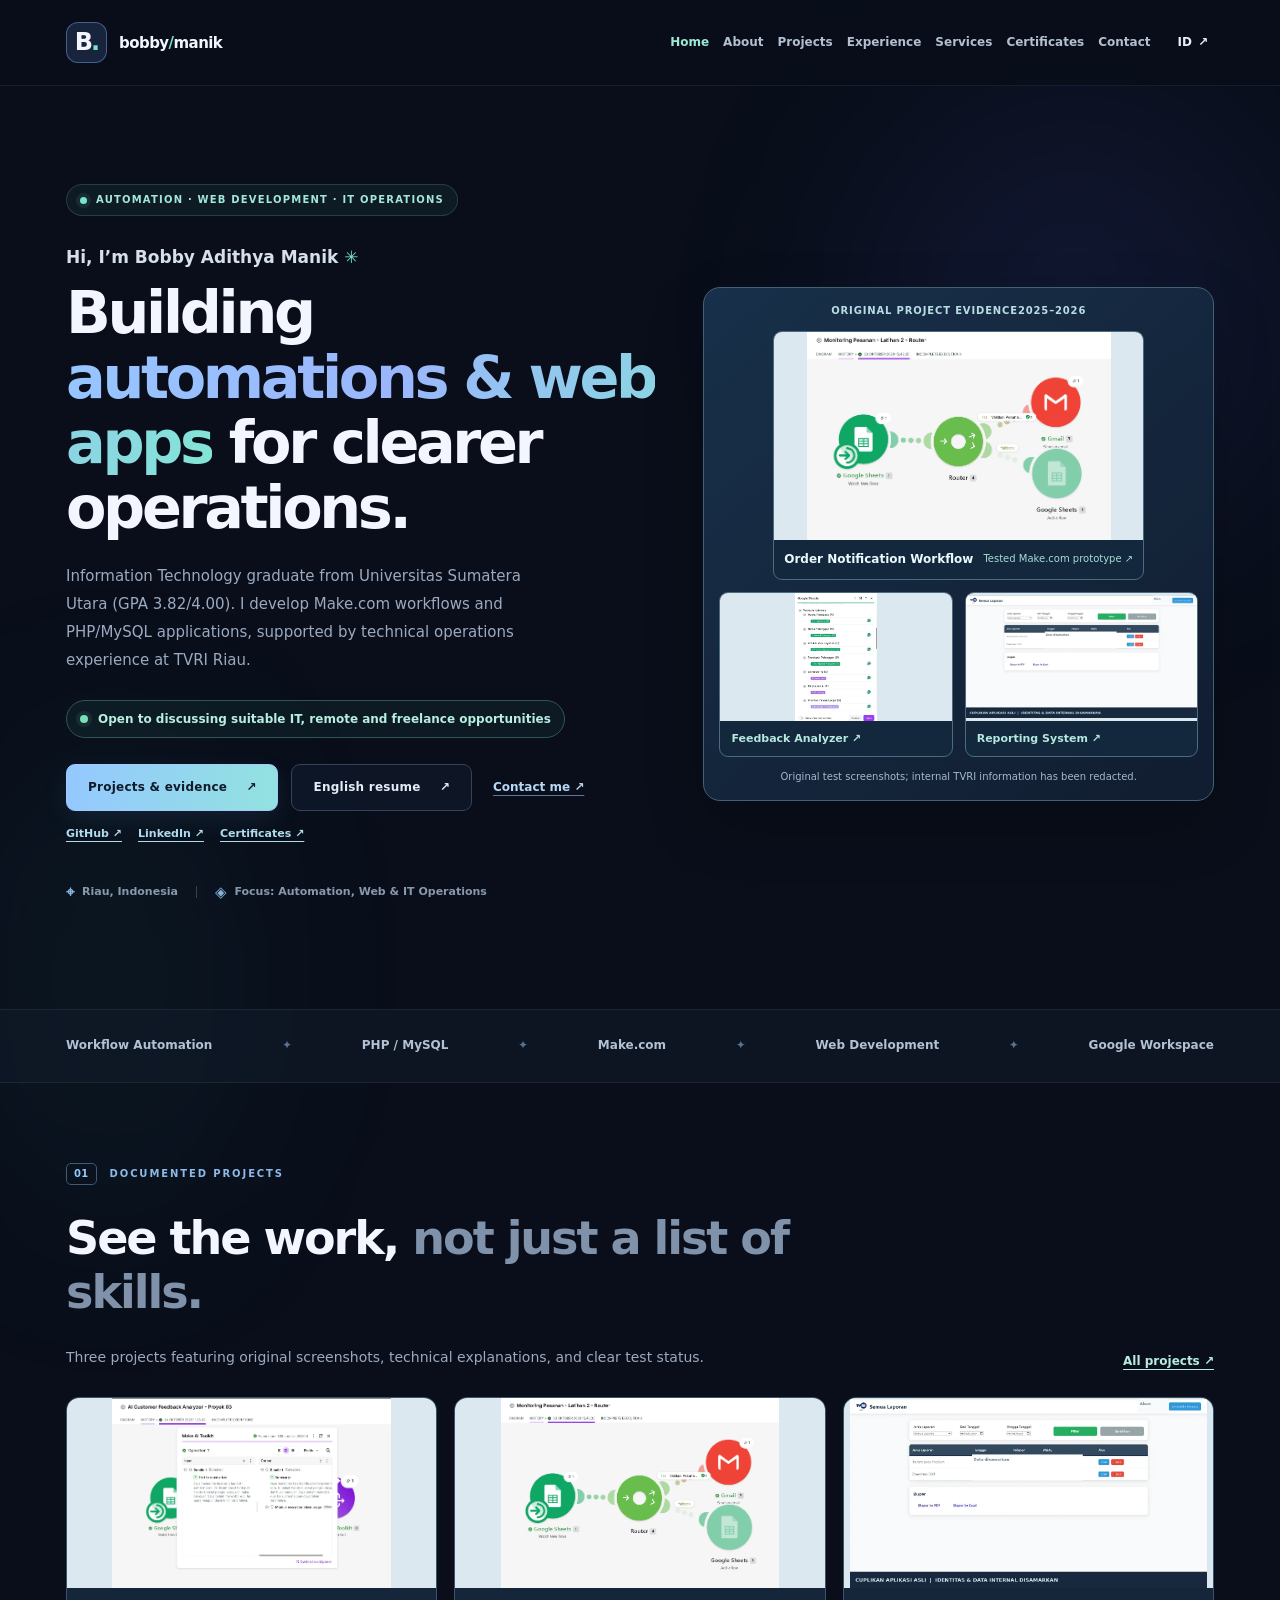
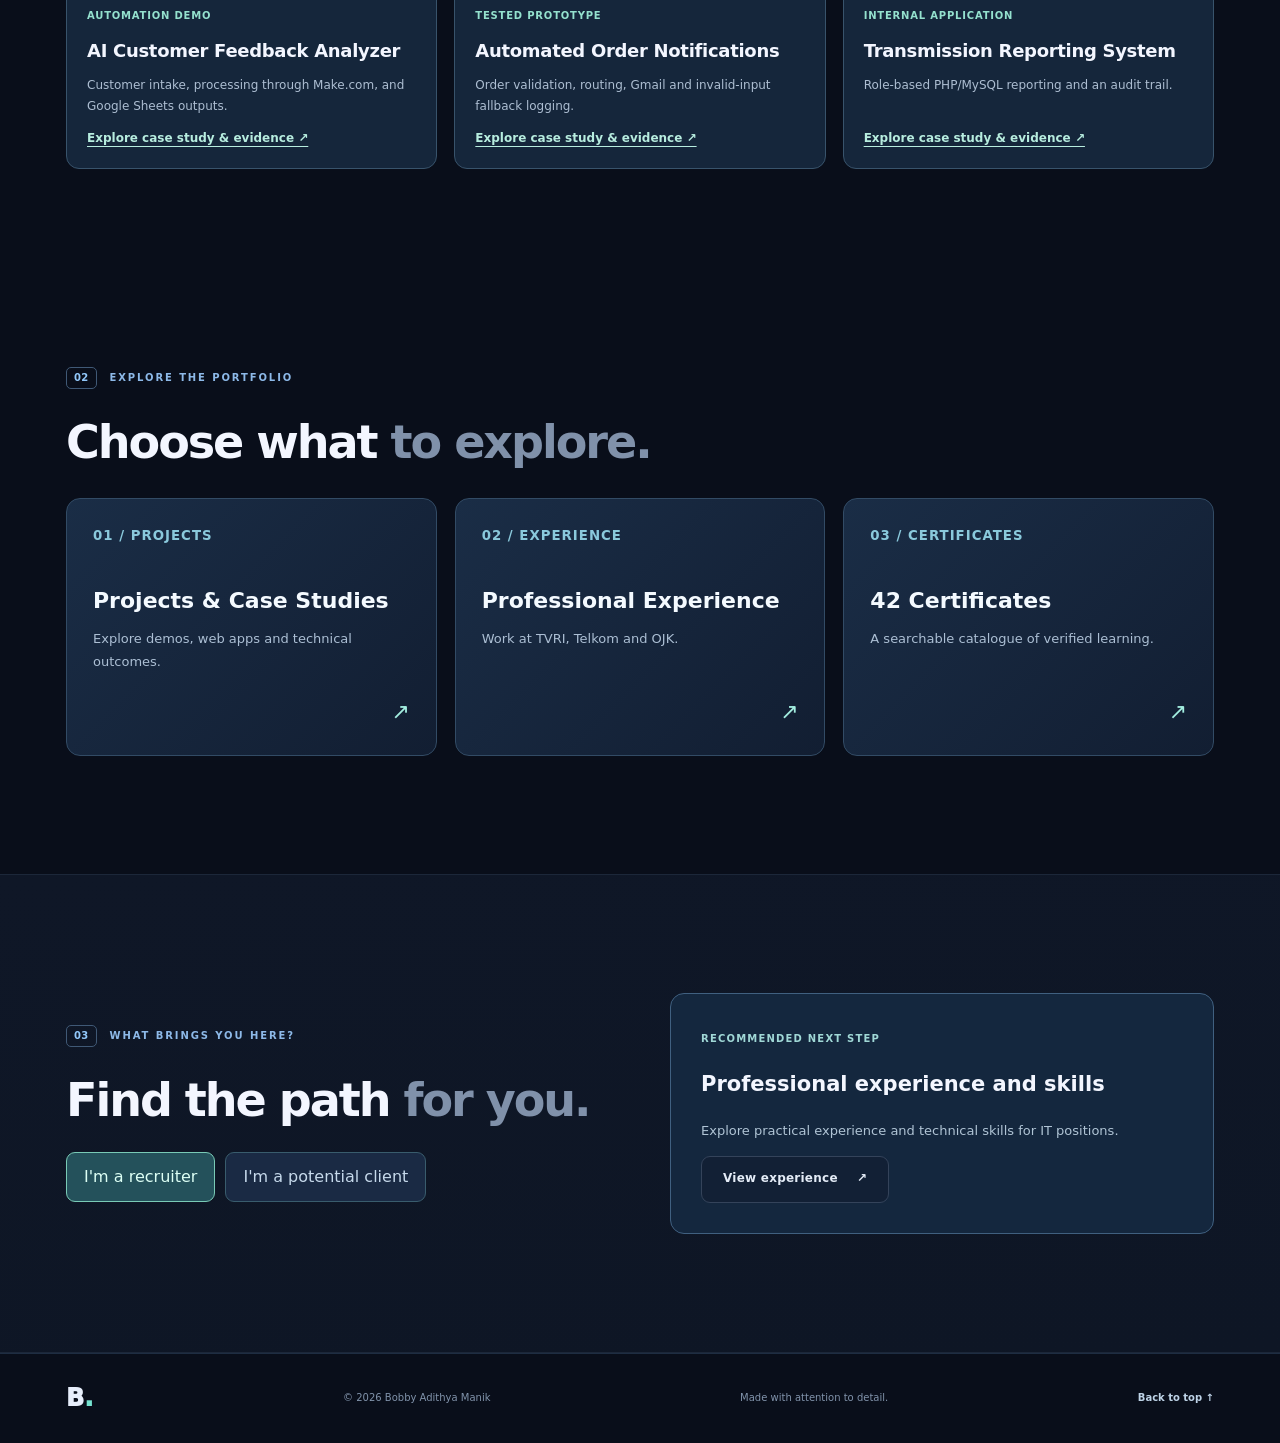
==== commit 886462ef: "Refine recruiter-facing home and About pages with verified project evidence" ====
--- a/index.html
+++ b/index.html
@@ -1,37 +1,27 @@
-<!DOCTYPE html><html lang="id"><head><meta charset="UTF-8"><meta name="viewport" content="width=device-width,initial-scale=1"><meta name="description" content="Bobby Adithya Manik | IT Portfolio. Workflow automation, web development, pengalaman, dan sertifikasi."><meta property="og:title" content="Bobby Adithya Manik | IT Portfolio"><meta property="og:url" content="https://bobbymanik.github.io/"><link rel="canonical" href="https://bobbymanik.github.io/"><link rel="icon" type="image/svg+xml" href="favicon.svg"><link rel="stylesheet" href="styles.css"><link rel="stylesheet" href="multipage.css"><script src="data/projects.js" defer></script><script src="script.js" defer></script><script src="site-shell.js" defer></script><title>Bobby Adithya Manik | IT Portfolio</title></head><body data-page="index" data-title-id="Bobby Adithya Manik | IT Portfolio" data-title-en="Bobby Adithya Manik | IT Portfolio"><a class="skip-link" href="#main">Lewati ke konten</a><div class="page-glow page-glow--a" aria-hidden="true"></div><div class="page-glow page-glow--b" aria-hidden="true"></div><div class="multi-scroll" aria-hidden="true"></div><header class="site-header multi-header" id="top"><nav class="nav container multi-nav"><a class="logo" href="index.html" aria-label="Beranda"><span class="logo-mark">B<span>.</span></span><span class="logo-name">bobby<span>/</span>manik</span></a><button class="menu-toggle" type="button" aria-label="Buka menu" aria-expanded="false" aria-controls="nav-links"><span></span><span></span><span></span></button><div class="nav-right" id="nav-links"><div class="nav-links"><a href="index.html" data-nav="index" data-i18n="navIndex">Beranda</a><a href="about.html" data-nav="about" data-i18n="navAbout">Tentang</a><a href="projects.html" data-nav="projects" data-i18n="navProjects">Proyek</a><a href="experience.html" data-nav="experience" data-i18n="navExperience">Pengalaman</a><a href="services.html" data-nav="services" data-i18n="navServices">Layanan</a><a href="certifications.html" data-nav="certifications" data-i18n="navCertifications">Sertifikasi</a><a href="contact.html" data-nav="contact" data-i18n="navContact">Kontak</a></div><button class="lang-switch" id="lang-switch" type="button"><span id="language-label">EN</span> ↗</button></div></nav></header><main id="main"><section class="hero container section-space" aria-labelledby="hero-heading">
+<!DOCTYPE html><html lang="id"><head><meta charset="UTF-8"><meta name="viewport" content="width=device-width,initial-scale=1"><meta name="description" content="Portfolio of Bobby Adithya Manik — Make.com automation, PHP/MySQL web development and TVRI technical operations. See original project evidence and English resume."><meta property="og:title" content="Bobby Adithya Manik | IT Portfolio"><meta property="og:description" content="Portfolio of Bobby Adithya Manik — Make.com automation, PHP/MySQL web development and TVRI technical operations. See original project evidence and English resume."><meta name="robots" content="index,follow"><meta property="og:type" content="website"><meta property="og:url" content="https://bobbymanik.github.io/"><link rel="canonical" href="https://bobbymanik.github.io/"><link rel="icon" type="image/svg+xml" href="favicon.svg"><link rel="stylesheet" href="styles.css"><link rel="stylesheet" href="multipage.css"><script src="data/projects.js" defer></script><script src="script.js" defer></script><script src="site-shell.js" defer></script><title>Bobby Adithya Manik | IT Portfolio</title></head><body data-page="index" data-title-id="Bobby Adithya Manik | Portofolio IT & Automation" data-title-en="Bobby Adithya Manik | Automation & Web Portfolio"><a class="skip-link" href="#main">Lewati ke konten</a><div class="page-glow page-glow--a" aria-hidden="true"></div><div class="page-glow page-glow--b" aria-hidden="true"></div><div class="multi-scroll" aria-hidden="true"></div><header class="site-header multi-header" id="top"><nav class="nav container multi-nav"><a class="logo" href="index.html" aria-label="Beranda"><span class="logo-mark">B<span>.</span></span><span class="logo-name">bobby<span>/</span>manik</span></a><button class="menu-toggle" type="button" aria-label="Buka menu" aria-expanded="false" aria-controls="nav-links"><span></span><span></span><span></span></button><div class="nav-right" id="nav-links"><div class="nav-links"><a href="index.html" data-nav="index" data-i18n="navIndex">Beranda</a><a href="about.html" data-nav="about" data-i18n="navAbout">Tentang</a><a href="projects.html" data-nav="projects" data-i18n="navProjects">Proyek</a><a href="experience.html" data-nav="experience" data-i18n="navExperience">Pengalaman</a><a href="services.html" data-nav="services" data-i18n="navServices">Layanan</a><a href="certifications.html" data-nav="certifications" data-i18n="navCertifications">Sertifikasi</a><a href="contact.html" data-nav="contact" data-i18n="navContact">Kontak</a></div><button class="lang-switch" id="lang-switch" type="button"><span id="language-label">EN</span> ↗</button></div></nav></header><main id="main"><section class="hero container section-space" aria-labelledby="hero-heading">
       <div class="hero-copy">
         <div class="eyebrow"><span class="pulse-dot"></span><span data-i18n="heroEyebrow">AUTOMATION · WEB DEVELOPMENT · IT OPERATIONS</span></div>
         <p class="hero-intro" data-i18n="heroHello">Halo, saya Bobby Adithya Manik <span aria-hidden="true">✳</span></p>
-        <h1 id="hero-heading" data-i18n="heroTitle">Saya membangun <span class="gradient-text">workflow automation & aplikasi web</span> yang praktis.</h1>
-        <p class="hero-description" data-i18n="heroDescription">Lulusan Teknologi Informasi dengan pengalaman operasional teknis, pengembangan web, dan workflow Make.com. Fokus pada validasi data, pelaporan, dan proses kerja yang lebih tertata.</p>
-        <div class="availability-note"><span class="availability-indicator" aria-hidden="true"></span><span data-i18n="availabilityText">Terbuka untuk diskusi peluang remote & proyek freelance</span></div>
+        <h1 id="hero-heading" data-i18n="heroTitle">Membangun <span class="gradient-text">otomasi & aplikasi web</span> untuk pekerjaan yang lebih rapi.</h1>
+        <p class="hero-description" data-i18n="heroDescription">Lulusan Teknologi Informasi USU (IPK 3,82/4,00). Saya mengembangkan workflow Make.com dan aplikasi PHP/MySQL, serta memiliki pengalaman operasional transmisi di TVRI Riau.</p>
+        <div class="availability-note"><span class="availability-indicator" aria-hidden="true"></span><span data-i18n="availabilityText">Terbuka untuk diskusi peluang IT, remote & freelance yang sesuai</span></div>
         <div class="hero-actions">
-          <a href="projects.html" class="btn btn-primary"><span data-i18n="viewProjects">Jelajahi proyek</span><span class="btn-arrow" aria-hidden="true">↗</span></a>
-          <a href="mailto:bobbymanik18@gmail.com?subject=Opportunity%20for%20Bobby%20Manik" class="btn btn-outline"><span data-i18n="talkProject">Hubungi saya</span><span aria-hidden="true">→</span></a>
-          <a href="resume.html" class="resume-shortcut"><span data-i18n="viewResume">Lihat resume (EN)</span> ↗</a>
-        </div>
-        <div class="hero-meta"><span class="meta-item"><span class="meta-icon" aria-hidden="true">⌖</span> Riau, Indonesia</span><span class="meta-separator"></span><span class="meta-item"><span class="meta-icon" aria-hidden="true">◈</span><span data-i18n="heroFocus">Fokus: Workflow & Digitalisasi</span></span></div>
+<a href="projects.html" class="btn btn-primary"><span data-i18n="viewProjects">Proyek & bukti</span><span aria-hidden="true">↗</span></a>
+<a href="resume.html" class="btn btn-outline"><span data-i18n="viewResume">Resume (English)</span><span aria-hidden="true">↗</span></a>
+<a href="contact.html" class="resume-shortcut" data-i18n="talkProject">Hubungi saya ↗</a></div>
+<div class="career-social"><a href="https://github.com/bobbymanik" target="_blank" rel="noopener noreferrer">GitHub ↗</a><a href="https://www.linkedin.com/in/bobbymanik/" target="_blank" rel="noopener noreferrer">LinkedIn ↗</a><a href="certifications.html" data-i18n="careerCertLink">Sertifikasi ↗</a></div>
+<div class="hero-meta"><span class="meta-item"><span class="meta-icon" aria-hidden="true">⌖</span> Riau, Indonesia</span><span class="meta-separator"></span><span class="meta-item"><span class="meta-icon" aria-hidden="true">◈</span><span data-i18n="heroFocus">Fokus: Workflow & Digitalisasi</span></span></div>
       </div>
-      <div class="hero-visual" aria-label="Diagram konsep otomasi: input, validasi, proses, dan hasil">
-        <div class="visual-grid" aria-hidden="true"></div>
-        <div class="workbench">
-          <div class="workbench-header"><div class="window-dots"><i></i><i></i><i></i></div><span>WORKFLOW / 001</span><span class="workbench-header-icon" aria-hidden="true">⌘</span></div>
-          <div class="workbench-body">
-            <div class="workbench-top"><span class="small-label" data-i18n="workflowLabel">AUTOMATION CONCEPT</span><span class="live-label"><span></span>DEMO</span></div>
-            <div class="workflow-nodes" aria-hidden="true">
-              <div class="workflow-node first"><span class="node-icon node-icon--green">▦</span><div><strong>Google Forms</strong><small>Trigger / Input</small></div><span class="node-index">01</span></div>
-              <div class="workflow-connector"><span></span></div>
-              <div class="workflow-node active"><span class="node-icon node-icon--violet">✳</span><div><strong>Make.com</strong><small>Validate & Route</small></div><span class="node-index">02</span></div>
-              <div class="workflow-connector"><span></span></div>
-              <div class="workflow-split"><div class="workflow-node mini"><span class="node-icon node-icon--blue">▥</span><div><strong>Sheets</strong><small>Data log</small></div></div><div class="workflow-node mini"><span class="node-icon node-icon--orange">✉</span><div><strong>Gmail</strong><small>Notify</small></div></div></div>
-            </div>
-            <div class="workbench-bottom"><span class="bottom-icon">✓</span><span data-i18n="workflowFoot">Alur otomatisasi tervalidasi</span><span class="bottom-dots">● ● ●</span></div>
-          </div>
-        </div>
-        <div class="floating-note floating-note--one"><span class="floating-note-icon">⌘</span><span>Workflow<br/><strong>Automation</strong></span></div>
-        <div class="floating-note floating-note--two"><span class="floating-note-tick">✓</span><span><strong>Make.com</strong><small>Logic & Routing</small></span></div>
-      </div>
-    </section><section class="proof-strip" aria-label="Area keahlian">
+      <div class="hero-visual career-visual" aria-label="Cuplikan proyek yang terdokumentasi">
+<div class="career-visual-head"><span>ORIGINAL PROJECT EVIDENCE</span><span>2025–2026</span></div>
+<a class="career-visual-lead" href="case-orders.html#visual-evidence">
+<img src="assets/evidence/orders_valid_route.webp" width="960" height="520" alt="Screenshot asli Make.com untuk pengujian notifikasi pesanan" decoding="async" fetchpriority="high"/>
+<span><strong>Order Notification Workflow</strong><small data-i18n="careerLeadCaption">Prototipe Make.com teruji ↗</small></span></a>
+<div class="career-visual-minis">
+<a href="case-feedback.html#visual-evidence"><img src="assets/evidence/feedback_google_sheets_mapping.webp" alt="Pemetaan hasil Feedback Analyzer ke Google Sheets" loading="lazy"/><span data-i18n="careerMiniFeedback">Feedback Analyzer ↗</span></a>
+<a href="case-transmission.html#visual-evidence"><img src="assets/evidence/tvri_reports_redacted.webp" alt="Cuplikan aplikasi pelaporan TVRI yang telah disamarkan" loading="lazy"/><span data-i18n="careerMiniTVRI">Sistem Pelaporan ↗</span></a>
+</div><p data-i18n="careerVisualNote">Screenshot pengujian asli; data internal TVRI disamarkan.</p></div>
+</section><section class="proof-strip" aria-label="Area keahlian">
       <div class="container proof-inner"><span data-i18n="proofA">Workflow Automation</span><i>✦</i><span>PHP / MySQL</span><i>✦</i><span>Make.com</span><i>✦</i><span data-i18n="proofD">Web Development</span><i>✦</i><span>Google Workspace</span></div>
-    </section><section class="section-space container"><div class="section-label"><span class="section-number">01</span><span data-multi="routes">JELAJAHI PORTOFOLIO</span></div><h2 class="section-title" data-multi="choose">Pilih yang ingin <span class="muted-heading">Anda jelajahi.</span></h2><div class="route-cards"><a href="projects.html"><small>01 / PROJECTS</small><strong data-multi="projectName">Proyek & Studi Kasus</strong><p data-multi="projectDesc">Lihat demo, aplikasi web, dan proses pengerjaan.</p><span>↗</span></a><a href="experience.html"><small>02 / EXPERIENCE</small><strong data-multi="experienceName">Pengalaman Profesional</strong><p data-multi="experienceDesc">Riwayat pekerjaan TVRI, Telkom, dan OJK.</p><span>↗</span></a><a href="certifications.html"><small>03 / CERTIFICATES</small><strong data-multi="certificateName">42 Sertifikat</strong><p data-multi="certificateDesc">Katalog lengkap dengan filter dan verifikasi.</p><span>↗</span></a></div></section>
-<section class="section-space section-alt"><div class="container goals-layout"><div><div class="section-label"><span class="section-number">02</span><span data-multi="audience">UNTUK SIAPA PORTOFOLIO INI?</span></div><h2 class="section-title" data-multi="goalHeading">Pilih tujuan <span class="muted-heading">kunjungan Anda.</span></h2><div class="goal-buttons"><button type="button" data-goal="hr" class="selected" aria-pressed="true" data-multi="hr">Saya rekruter</button><button type="button" data-goal="client" aria-pressed="false" data-multi="client">Saya calon klien</button></div></div><div class="goal-display"><small>RECOMMENDED NEXT STEP</small><h3 id="goal-title">Pengalaman dan kemampuan teknis</h3><p id="goal-desc">Lihat peran kerja serta keterampilan yang relevan untuk pekerjaan IT.</p><a id="goal-link" href="experience.html" class="btn btn-outline"><span id="goal-action">Buka pengalaman</span> ↗</a></div></div></section></main><footer class="footer"><div class="container footer-inner"><a href="index.html" class="footer-brand">B<span>.</span></a><span>© <span id="current-year">2026</span> Bobby Adithya Manik</span><span data-i18n="footerText">Dibuat dengan perhatian pada detail.</span><a class="back-top" href="#top" data-i18n="backToTop">Kembali ke atas ↑</a></div></footer></body></html>+    </section><section class="section-space container career-featured" aria-labelledby="career-featured-title"><div class="section-label"><span class="section-number">01</span><span data-i18n="careerFeaturedLabel">PROYEK TERDOKUMENTASI</span></div><div class="career-featured-head"><div><h2 id="career-featured-title" class="section-title" data-i18n="careerFeaturedTitle">Lihat karya nyata, <span class="muted-heading">bukan hanya daftar skill.</span></h2><p class="section-description" data-i18n="careerFeaturedDesc">Tiga proyek dengan screenshot asli, penjelasan teknis, dan status pengujian yang jelas.</p></div><a href="projects.html" data-i18n="careerAllProjects">Semua proyek ↗</a></div><div class="career-projects"><article class="career-project"><a class="career-project-img" href="case-feedback.html"><img src="assets/evidence/feedback_make_ai_test.webp" alt="Cuplikan proyek AI Customer Feedback Analyzer" loading="lazy"/></a><div class="career-project-copy"><span data-i18n="careerStatus1">DEMO OTOMASI</span><h3>AI Customer Feedback Analyzer</h3><p data-i18n="careerDesc1">Formulir, pemrosesan melalui Make.com, dan rekap Google Sheets.</p><a href="case-feedback.html" data-i18n="careerCaseCTA">Baca studi kasus & bukti ↗</a></div></article><article class="career-project"><a class="career-project-img" href="case-orders.html"><img src="assets/evidence/orders_valid_route.webp" alt="Cuplikan proyek Automated Order Notifications" loading="lazy"/></a><div class="career-project-copy"><span data-i18n="careerStatus2">PROTOTIPE TERUJI</span><h3>Automated Order Notifications</h3><p data-i18n="careerDesc2">Validasi pesanan, percabangan, Gmail, dan pencatatan fallback.</p><a href="case-orders.html" data-i18n="careerCaseCTA">Baca studi kasus & bukti ↗</a></div></article><article class="career-project"><a class="career-project-img" href="case-transmission.html"><img src="assets/evidence/tvri_reports_redacted.webp" alt="Cuplikan proyek Transmission Reporting System yang disamarkan" loading="lazy"/></a><div class="career-project-copy"><span data-i18n="careerStatus3">APLIKASI INTERNAL</span><h3>Transmission Reporting System</h3><p data-i18n="careerDesc3">Pelaporan berbasis peran dengan PHP/MySQL dan audit trail.</p><a href="case-transmission.html" data-i18n="careerCaseCTA">Baca studi kasus & bukti ↗</a></div></article></div></section><section class="section-space container"><div class="section-label"><span class="section-number">02</span><span data-multi="routes">JELAJAHI PORTOFOLIO</span></div><h2 class="section-title" data-multi="choose">Pilih yang ingin <span class="muted-heading">Anda jelajahi.</span></h2><div class="route-cards"><a href="projects.html"><small>01 / PROJECTS</small><strong data-multi="projectName">Proyek & Studi Kasus</strong><p data-multi="projectDesc">Lihat demo, aplikasi web, dan proses pengerjaan.</p><span>↗</span></a><a href="experience.html"><small>02 / EXPERIENCE</small><strong data-multi="experienceName">Pengalaman Profesional</strong><p data-multi="experienceDesc">Riwayat pekerjaan TVRI, Telkom, dan OJK.</p><span>↗</span></a><a href="certifications.html"><small>03 / CERTIFICATES</small><strong data-multi="certificateName">42 Sertifikat</strong><p data-multi="certificateDesc">Katalog lengkap dengan filter dan verifikasi.</p><span>↗</span></a></div></section>
+<section class="section-space section-alt"><div class="container goals-layout"><div><div class="section-label"><span class="section-number">03</span><span data-multi="audience">UNTUK SIAPA PORTOFOLIO INI?</span></div><h2 class="section-title" data-multi="goalHeading">Pilih tujuan <span class="muted-heading">kunjungan Anda.</span></h2><div class="goal-buttons"><button type="button" data-goal="hr" class="selected" aria-pressed="true" data-multi="hr">Saya rekruter</button><button type="button" data-goal="client" aria-pressed="false" data-multi="client">Saya calon klien</button></div></div><div class="goal-display"><small>RECOMMENDED NEXT STEP</small><h3 id="goal-title">Pengalaman dan kemampuan teknis</h3><p id="goal-desc">Lihat peran kerja serta keterampilan yang relevan untuk pekerjaan IT.</p><a id="goal-link" href="experience.html" class="btn btn-outline"><span id="goal-action">Buka pengalaman</span> ↗</a></div></div></section></main><footer class="footer"><div class="container footer-inner"><a href="index.html" class="footer-brand">B<span>.</span></a><span>© <span id="current-year">2026</span> Bobby Adithya Manik</span><span data-i18n="footerText">Dibuat dengan perhatian pada detail.</span><a class="back-top" href="#top" data-i18n="backToTop">Kembali ke atas ↑</a></div></footer></body></html>
--- a/multipage.css
+++ b/multipage.css
@@ -2,4 +2,27 @@
 .multi-intro{padding:85px 0 50px}.multi-eyebrow{font-size:11px;letter-spacing:2px;color:#92dfd0;font-weight:800}.multi-intro h1{font-size:clamp(42px,6.5vw,74px);letter-spacing:-2px;line-height:1.1;margin:19px 0}.multi-intro p{font-size:16px;color:#aebed1;line-height:1.8;max-width:750px}
 .route-cards{display:grid;grid-template-columns:repeat(3,minmax(0,1fr));gap:18px;margin-top:28px}.route-cards a{display:flex;flex-direction:column;min-height:258px;border:1px solid #324b65;background:linear-gradient(135deg,#1a2d46,#121e32);padding:26px;border-radius:14px;text-decoration:none;color:#f4faff;transition:transform .2s,border-color .2s}.route-cards a:hover{transform:translateY(-5px);border-color:#8ddbcc}.route-cards small{color:#8ac9dc;font-weight:800;letter-spacing:1px}.route-cards strong{font-size:22px;margin:37px 0 10px}.route-cards p{font-size:13px;color:#acbfd4;line-height:1.75;flex:1}.route-cards a>span{color:#a3eee0;align-self:end;font-size:22px}
 .goals-layout,.contact-form-layout{display:grid;grid-template-columns:1fr 1fr;gap:60px;align-items:center}.goal-buttons{display:flex;flex-wrap:wrap;gap:10px;margin-top:24px}.goal-buttons button{border:1px solid #395c6d;border-radius:9px;background:#1a2a44;color:#c6d9eb;padding:11px 17px;cursor:pointer}.goal-buttons button.selected{background:#24515b;border-color:#79cab6;color:#ddfff5}.goal-display{padding:30px;border:1px solid #406080;border-radius:14px;background:#14273e}.goal-display small{font-size:10px;letter-spacing:1.2px;color:#a0d8d6;font-weight:800}.goal-display h3{font-size:21px;margin:18px 0}.goal-display p{color:#b0c4d5;line-height:1.8;font-size:13px}.multi-cta{padding-top:22px;padding-bottom:70px;display:flex;align-items:center;justify-content:space-between;gap:22px}.inquiry-form{display:flex;flex-direction:column;gap:16px;border:1px solid #3b546f;background:#14243a;border-radius:14px;padding:28px}.inquiry-form label{display:flex;flex-direction:column;gap:8px;color:#d6e6f7;font-size:12px;font-weight:750}.inquiry-form input,.inquiry-form select,.inquiry-form textarea{padding:12px;border:1px solid #4a6480;border-radius:9px;background:#0c1a2c;color:#f5fbff;font:inherit}.inquiry-form button{align-self:start;cursor:pointer}.inquiry-form p{font-size:12px;line-height:1.7;color:#a6eadc}.contact-form-layout details{border-bottom:1px solid #38536e;padding:16px 0;margin-top:20px}.contact-form-layout details summary{font-size:13px;color:#d7eafa;cursor:pointer}.contact-form-layout details p{font-size:12px;color:#adc0d4}
-@media(max-width:1130px){.multi-nav .nav-links{gap:9px}.multi-nav .nav-links a{font-size:11px}}@media(max-width:990px){.multi-nav .menu-toggle{display:flex;z-index:8}.multi-nav .nav-right{display:none!important;position:absolute;top:100%;left:0;right:0;background:#112137;border:1px solid #3d5570;border-radius:0 0 14px 14px;padding:22px;flex-direction:column;align-items:stretch}.multi-nav .nav-right.is-open{display:flex!important}.multi-nav .nav-right .nav-links{display:flex;flex-direction:column;gap:0;align-items:stretch}.multi-nav .nav-links a{font-size:14px;padding:11px;border-bottom:1px solid #293f58}.multi-nav .nav-divider{display:none}}@media(max-width:820px){.route-cards{grid-template-columns:repeat(2,minmax(0,1fr))}.goals-layout,.contact-form-layout{grid-template-columns:1fr;gap:30px}}@media(max-width:590px){.route-cards{grid-template-columns:1fr}.route-cards a{min-height:185px}.route-cards strong{margin-top:20px}.multi-intro{padding:54px 0 34px}.multi-intro h1{font-size:42px}.multi-cta{flex-direction:column;align-items:flex-start}.inquiry-form{padding:20px}}+@media(max-width:1130px){.multi-nav .nav-links{gap:9px}.multi-nav .nav-links a{font-size:11px}}@media(max-width:990px){.multi-nav .menu-toggle{display:flex;z-index:8}.multi-nav .nav-right{display:none!important;position:absolute;top:100%;left:0;right:0;background:#112137;border:1px solid #3d5570;border-radius:0 0 14px 14px;padding:22px;flex-direction:column;align-items:stretch}.multi-nav .nav-right.is-open{display:flex!important}.multi-nav .nav-right .nav-links{display:flex;flex-direction:column;gap:0;align-items:stretch}.multi-nav .nav-links a{font-size:14px;padding:11px;border-bottom:1px solid #293f58}.multi-nav .nav-divider{display:none}}@media(max-width:820px){.route-cards{grid-template-columns:repeat(2,minmax(0,1fr))}.goals-layout,.contact-form-layout{grid-template-columns:1fr;gap:30px}}@media(max-width:590px){.route-cards{grid-template-columns:1fr}.route-cards a{min-height:185px}.route-cards strong{margin-top:20px}.multi-intro{padding:54px 0 34px}.multi-intro h1{font-size:42px}.multi-cta{flex-direction:column;align-items:flex-start}.inquiry-form{padding:20px}}
+.case-library-note{display:flex;align-items:center;gap:15px;border:1px solid #3d6973;border-radius:12px;padding:16px 20px;background:linear-gradient(90deg,#18384a,#16283c);margin:15px 0 30px}.case-library-note .case-library-mark{font-size:30px;color:#91e3d1}.case-library-note strong{font-size:14px}.case-library-note p{font-size:12px;color:#adc7d7;line-height:1.8;margin:7px 0 0}.case-extra-link{display:inline-flex;margin:11px 0 0;font-weight:800;font-size:12px;color:#9cebd9;text-decoration:underline;text-underline-offset:5px}.case-extra-link:hover{color:white}
+/* Public consolidated Make.com evidence gallery */
+.all-evidence-section{scroll-margin-top:100px}.all-evidence-heading{display:flex;align-items:flex-end;justify-content:space-between;gap:28px;margin:15px 0 28px}.all-evidence-heading .section-description{max-width:800px}.all-evidence-count{border:1px solid #55778d;border-radius:50px;padding:9px 13px;font-size:12px;font-weight:800;color:#b4eade;white-space:nowrap}
+.all-evidence-grid{display:grid;grid-template-columns:repeat(2,minmax(0,1fr));gap:18px}
+.all-evidence-card{margin:0;background:#16263b;border:1px solid #3a526e;border-radius:14px;overflow:hidden}
+.all-evidence-picture{display:flex;height:280px;background:#dce8ef;justify-content:center;align-items:center;overflow:hidden}.all-evidence-picture img{display:block;max-width:100%;max-height:100%;width:100%;height:100%;object-fit:contain;transition:transform .16s}.all-evidence-picture:hover img{transform:scale(1.02)}
+.all-evidence-card figcaption{padding:21px 23px}.all-evidence-category{color:#93e5d6;font-size:10px;font-weight:850;letter-spacing:1px}.all-evidence-card h3{font-size:18px;line-height:1.45;margin:12px 0 20px}
+.all-evidence-actions{display:flex;flex-wrap:wrap;gap:16px}.all-evidence-actions a{color:#b1e8df;text-decoration:underline;text-underline-offset:4px;font-size:12px;font-weight:780}
+.all-evidence-note{margin-top:20px;font-size:12px;line-height:1.8;color:#9eb6c9}.all-evidence-crosslink{margin:18px 0 25px}.all-evidence-crosslink>a{display:inline-block;color:#c3f0e6;text-decoration:none;font-size:13px;font-weight:790;background:#183346;border:1px solid #456d80;border-radius:8px;padding:12px 16px}.all-evidence-crosslink>a:hover{background:#244a5d;color:white}
+@media(max-width:700px){.all-evidence-heading{align-items:flex-start;flex-direction:column}.all-evidence-grid{grid-template-columns:1fr}.all-evidence-picture{height:240px}}
+
+/* Recruiter-friendly home and about */
+.career-social{display:flex;gap:16px;flex-wrap:wrap;margin-top:14px}.career-social a{font-size:11px;font-weight:760;color:#afdbef;text-decoration:underline;text-underline-offset:4px}
+.career-visual{border:1px solid #426078;border-radius:17px;background:linear-gradient(140deg,#18304a,#111d30);padding:15px;display:flex;flex-direction:column;gap:12px;min-height:0;box-shadow:0 24px 60px #0003}.career-visual-head{display:flex;justify-content:space-between;color:#b9dce5;font-size:10px;letter-spacing:.85px;font-weight:810}
+.career-visual-lead,.career-visual-minis a{display:flex;flex-direction:column;overflow:hidden;border:1px solid #4a6b80;border-radius:9px;background:#13273d}.career-visual-lead img{display:block;width:100%;height:208px;object-fit:contain;background:#dce8ef}.career-visual-lead>span{display:flex;gap:10px;justify-content:space-between;align-items:center;padding:10px;color:#ebf9fc}.career-visual-lead strong{font-size:12px}.career-visual-lead small{font-size:10px;color:#a8dcd5}.career-visual-minis{display:grid;grid-template-columns:1fr 1fr;gap:12px}.career-visual-minis img{display:block;width:100%;height:128px;object-fit:contain;background:#dce8ef}.career-visual-minis span{padding:9px 11px;color:#b5e9df;font-size:11px;font-weight:780}.career-visual>p{color:#a4baca;font-size:10px;line-height:1.6;margin:0}
+.career-featured{padding-top:80px;padding-bottom:80px}.career-featured-head{display:flex;justify-content:space-between;align-items:end;gap:20px;margin-bottom:26px}.career-featured-head>div{max-width:740px}.career-featured-head>a{white-space:nowrap;color:#b6eddf;font-weight:790;font-size:12px;text-decoration:underline;text-underline-offset:4px}.career-projects{display:grid;grid-template-columns:repeat(3,minmax(0,1fr));gap:17px}
+.career-project{display:flex;flex-direction:column;background:#15263b;border:1px solid #38536b;border-radius:13px;overflow:hidden}.career-project-img{display:block;background:#dce8ef;height:190px}.career-project-img img{display:block;width:100%;height:100%;object-fit:contain}.career-project-copy{padding:20px;display:flex;flex-direction:column;flex:1}.career-project-copy>span{font-size:10px;letter-spacing:.8px;color:#94e1ce;font-weight:820}.career-project-copy h3{font-size:18px;letter-spacing:-.3px;margin:13px 0 9px}.career-project-copy p{font-size:12px;line-height:1.75;color:#adbed2;flex:1}.career-project-copy>a{font-size:12px;color:#b7eddf;font-weight:800;text-decoration:underline;text-underline-offset:4px}
+.career-overview{display:grid;grid-template-columns:1fr 1fr;gap:42px;background:linear-gradient(120deg,#1b3248,#111f32);padding:28px 30px;border:1px solid #425d75;border-radius:15px}.career-overview>div:first-child>span{color:#9cddcf;font-size:10px;font-weight:800;letter-spacing:1px}.career-overview h2{font-size:clamp(25px,3vw,37px);letter-spacing:-.9px;line-height:1.25;margin:13px 0}.career-overview p{font-size:13px;color:#b0c3d4;line-height:1.85}.career-overview a{font-size:12px;font-weight:780;color:#a6e5de;text-decoration:underline;text-underline-offset:4px}.career-highlights{display:grid;gap:10px}.career-highlights>div{display:flex;flex-direction:column;gap:4px;padding:14px;background:#102037;border:1px solid #3c546d;border-radius:9px}.career-highlights span{font-size:9px;color:#9cbcd4;font-weight:840;letter-spacing:1px}.career-highlights strong{font-size:13px}.career-highlights small{color:#a9becc;font-size:11px}
+.career-process{background:#0d1a2c;border-top:1px solid #2b455a;border-bottom:1px solid #2b455a}.career-steps{display:grid;grid-template-columns:repeat(3,minmax(0,1fr));gap:17px;margin-top:28px}.career-steps article{background:#182940;border:1px solid #344d65;padding:24px;border-radius:12px}.career-steps article>span{font-size:10px;color:#99e2d5;font-weight:850;letter-spacing:1px}.career-steps h3{font-size:18px;margin:17px 0 8px}.career-steps p{color:#aebfd3;font-size:12px;line-height:1.8;margin:0}
+.career-about-cta{padding-top:65px;padding-bottom:80px;display:flex;align-items:center;justify-content:space-between;gap:30px}.career-about-cta h2{font-size:clamp(23px,3vw,33px);letter-spacing:-.8px}.career-about-cta p{color:#b0c4d3;font-size:13px}
+@media(max-width:1000px){.career-projects,.career-steps{grid-template-columns:repeat(2,minmax(0,1fr))}.career-overview{grid-template-columns:1fr}}
+@media(max-width:750px){.career-projects,.career-steps{grid-template-columns:1fr}.career-featured-head,.career-about-cta{flex-direction:column;align-items:flex-start}.career-project-img{height:230px}}
+@media(max-width:550px){.career-visual{padding:12px}.career-visual-lead img{height:175px}.career-visual-lead>span{flex-direction:column;align-items:flex-start}.career-visual-minis img{height:105px}.career-overview{padding:20px}.career-project-img{height:190px}}
